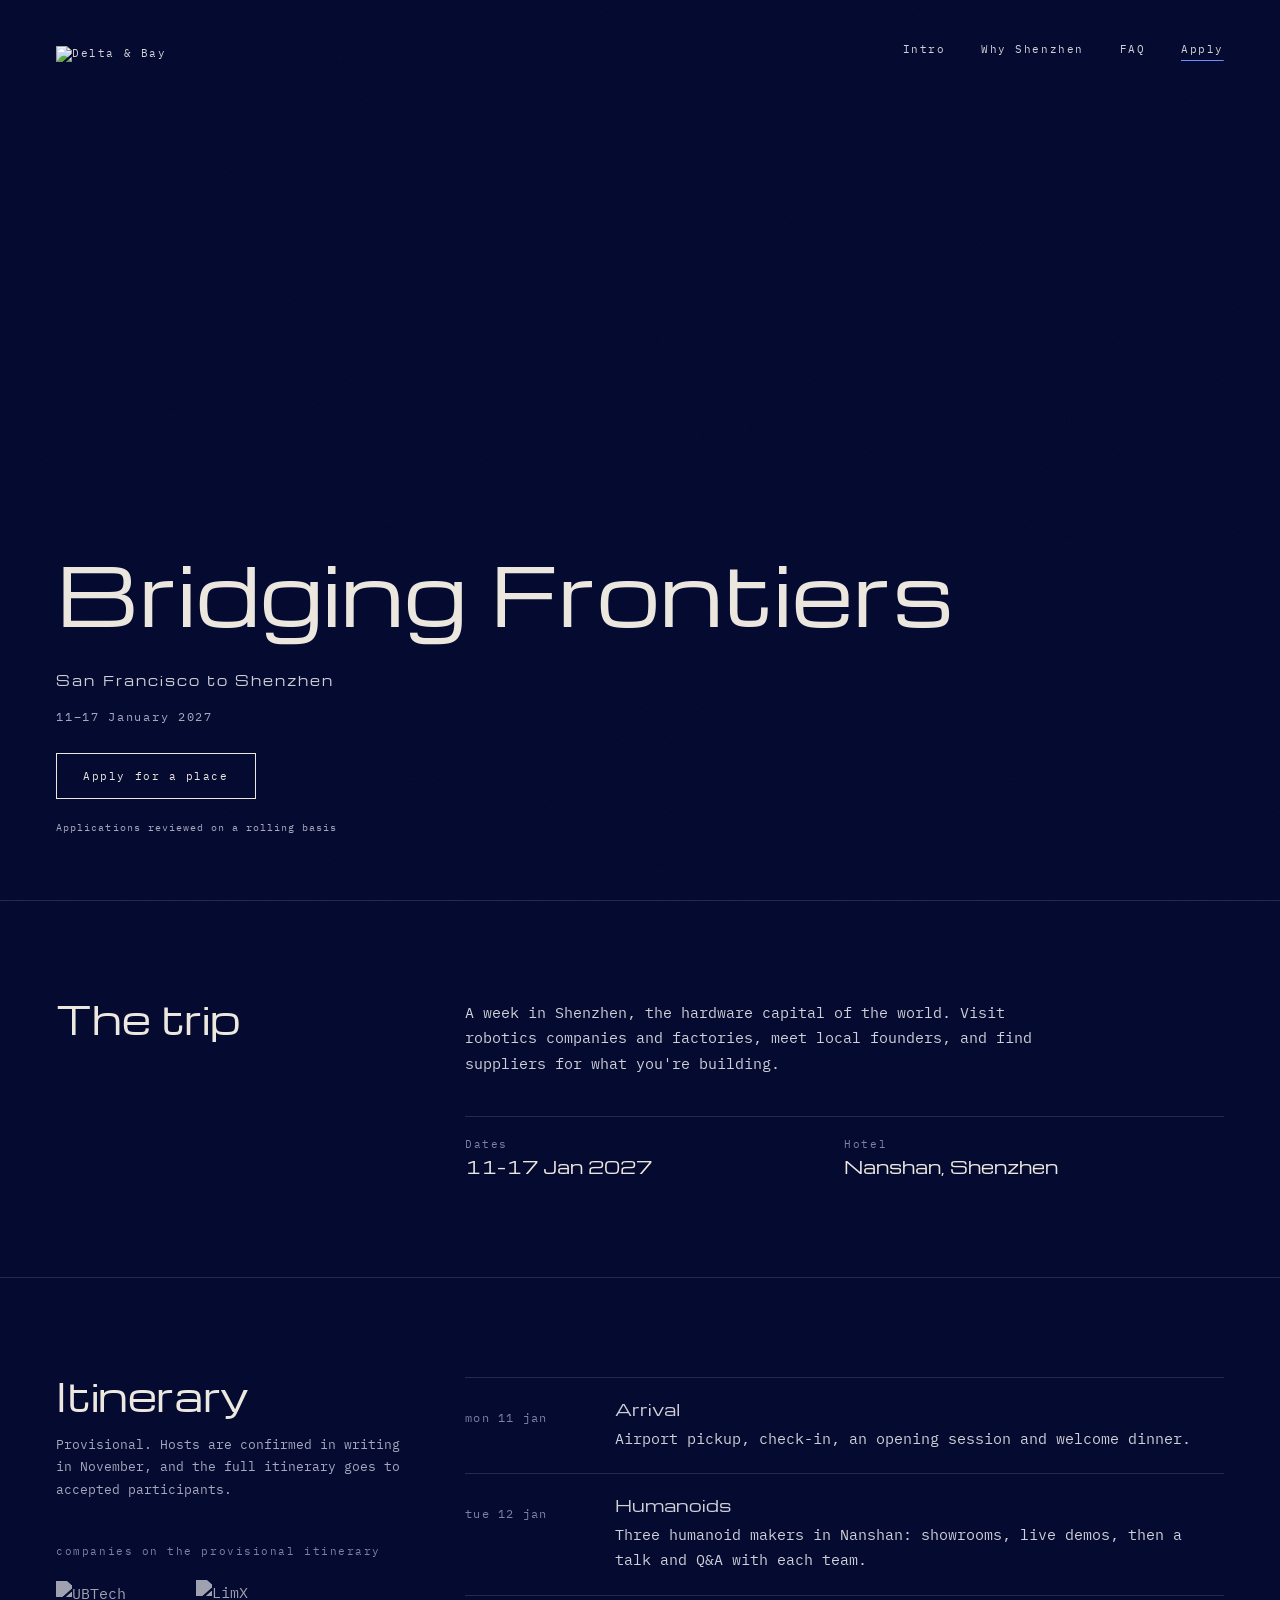
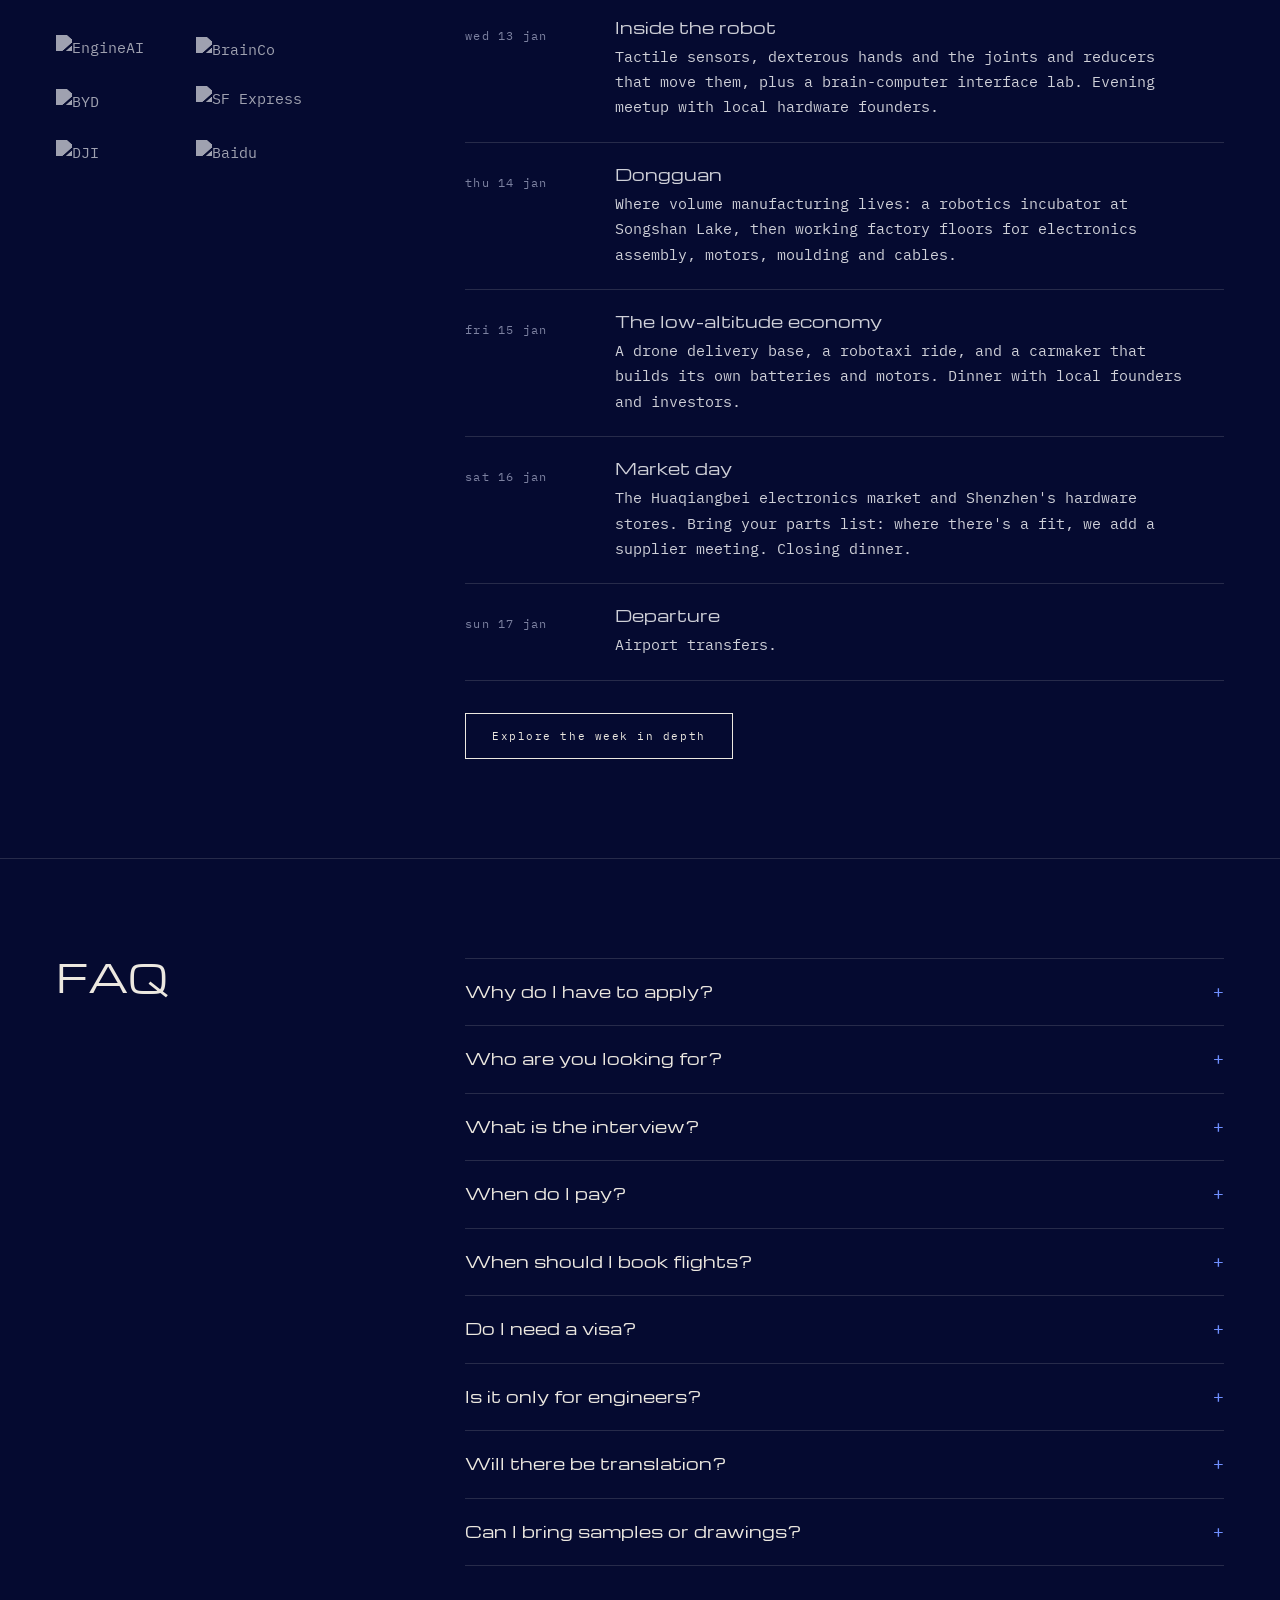
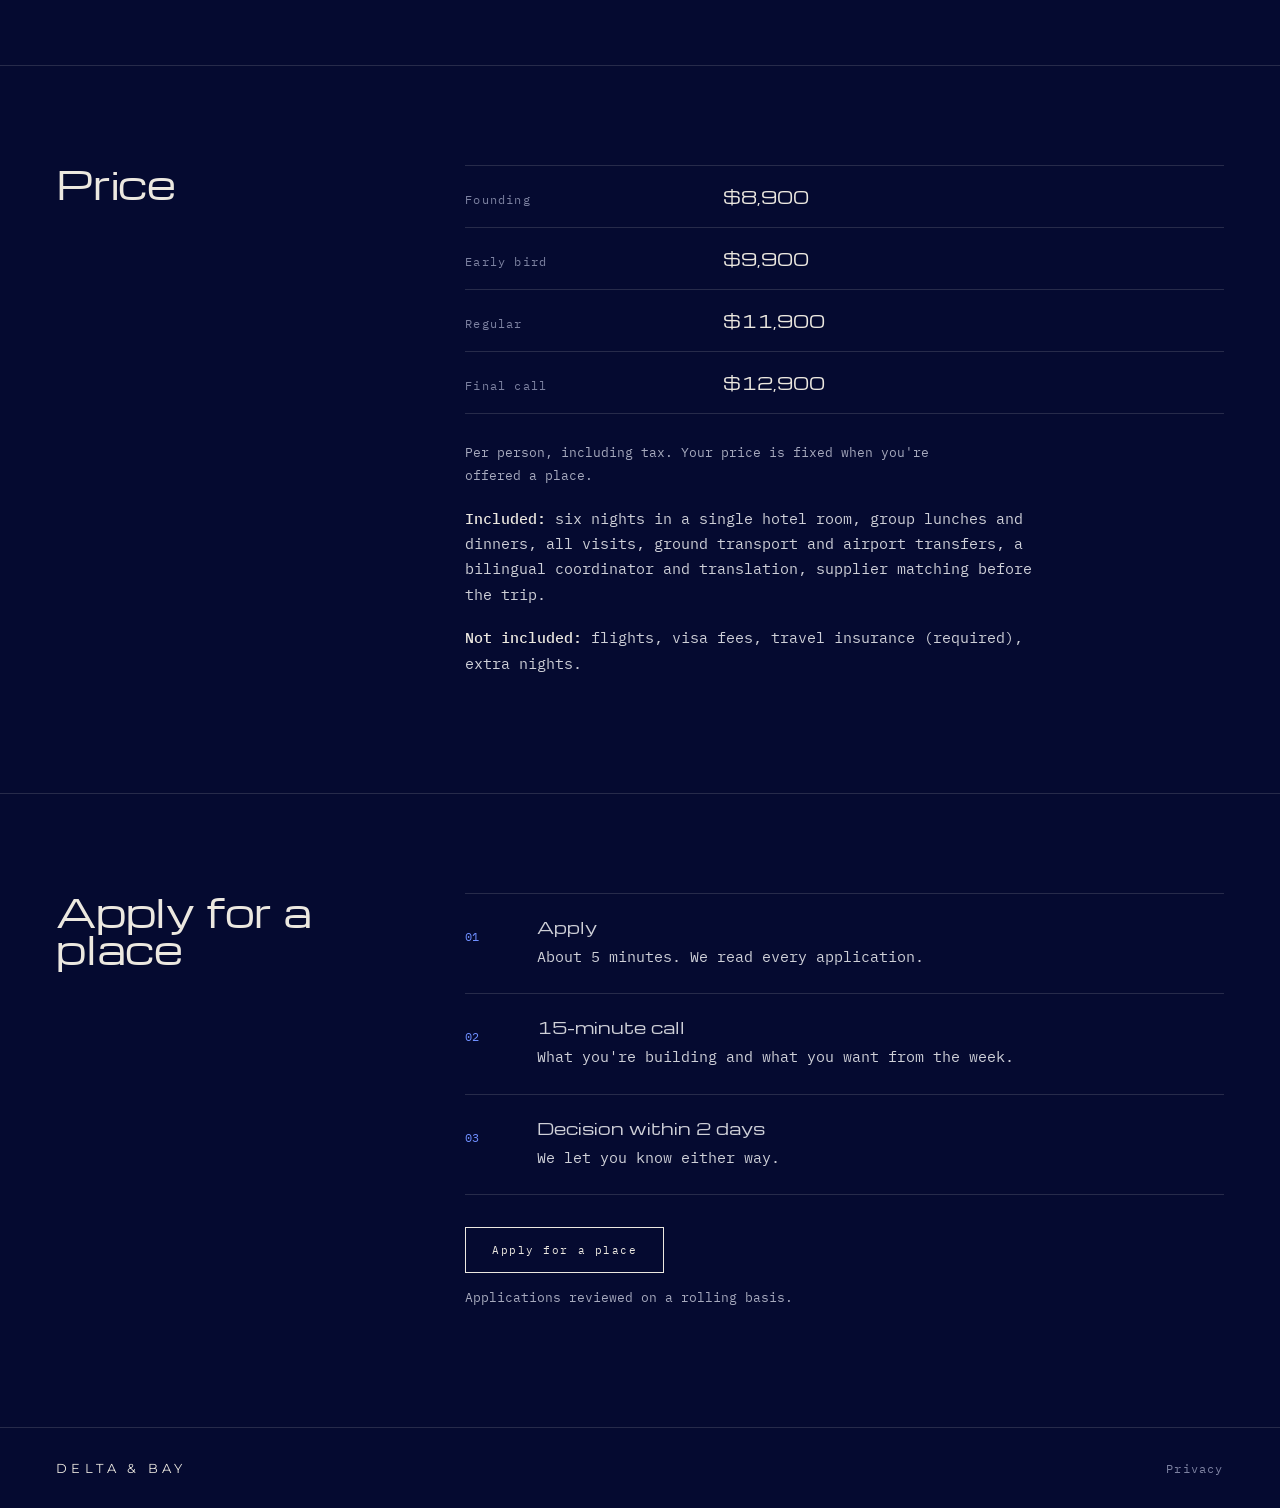
==== 3d-night/index.html @ e5562bc0 "Clean up hero and Shenzhen gallery, link itinerary logos" ====
<!DOCTYPE html>
<html lang="en"><head><meta charset="utf-8"><meta name="viewport" content="width=device-width,initial-scale=1,viewport-fit=cover"><meta name="theme-color" content="#050A30"><title>Delta &amp; Bay · Bridging Frontiers</title><meta name="description" content="A week in Shenzhen, the hardware capital of the world, for robotics and hardware founders and investors. 11–17 January 2027. By application."><meta property="og:type" content="website"><meta property="og:site_name" content="Delta &amp; Bay"><meta property="og:title" content="Delta &amp; Bay · Bridging Frontiers"><meta property="og:description" content="A week in Shenzhen, the hardware capital of the world, for robotics and hardware founders and investors. 11–17 January 2027. By application."><meta property="og:url" content="https://deltaandbay.com/"><meta property="og:image" content="https://deltaandbay.com/images/deltaandbay_og.png?v=2"><meta property="og:image:width" content="2400"><meta property="og:image:height" content="1260"><meta property="og:image:alt" content="Delta &amp; Bay monogram"><meta name="twitter:card" content="summary_large_image"><meta name="twitter:image" content="https://deltaandbay.com/images/deltaandbay_og.png?v=2"><link rel="canonical" href="https://deltaandbay.com/"><link rel="icon" href="/favicon.ico?v=3" sizes="16x16 32x32 48x48"><link rel="icon" href="/favicon.svg?v=3" type="image/svg+xml"><link rel="apple-touch-icon" href="/apple-touch-icon.png?v=3"><link rel="manifest" href="/site.webmanifest"><link rel="preconnect" href="https://fonts.googleapis.com"><link rel="preconnect" href="https://fonts.gstatic.com" crossorigin><link rel="preload" as="image" href="../images/deltaandbay_hero_blue_poster.jpg"><link href="https://fonts.googleapis.com/css2?family=IBM+Plex+Mono:wght@400;500&family=Montserrat:wght@400&family=Michroma&display=swap" rel="stylesheet">
<style>
:root{--bg:#050A30;--panel:#0a1240;--text:#ECE8E0;--sub:#cfd0d8;--muted:#a6a9bd;--dim:#7d82a1;--nav:#d3d2d6;--line:rgba(236,232,224,.15);--accent:#6f8fff;--glow:#0035B1;--pad:clamp(20px,4.4vw,72px)}
*{box-sizing:border-box}
html{scroll-behavior:smooth}
html,body{margin:0;background:var(--bg);color:var(--text);-webkit-font-smoothing:antialiased;font-family:'IBM Plex Mono',monospace}
a{color:inherit;text-decoration:none}a:hover{opacity:.7}
#stage{position:relative;height:100vh;height:100svh;min-height:560px;overflow:hidden;background:var(--bg);color:var(--text)}
/* Photo: sand mapped to white, inverted to black, hues rotated back, screened onto the navy. */
.hand{position:absolute;right:calc(95px - 2vw);top:-6vh;height:112vh;height:112svh;width:auto;max-width:none;filter:url(#whiten) invert(1) hue-rotate(180deg);mix-blend-mode:screen;-webkit-mask-image:linear-gradient(90deg,transparent 0%,#000 18%);mask-image:linear-gradient(90deg,transparent 0%,#000 18%)}
.nav{position:absolute;left:var(--pad);right:var(--pad);top:max(44px,env(safe-area-inset-top));display:flex;justify-content:flex-end;font-size:clamp(10px,.86vw,13px);letter-spacing:.14em;text-transform:lowercase;color:var(--nav);z-index:3}
.nav div{display:flex;align-items:center;gap:clamp(20px,2.8vw,44px)}
.nav div a{display:flex;align-items:center;min-height:44px;line-height:1}
.apply-link{text-decoration:underline;text-decoration-color:var(--accent);text-underline-offset:7px}
.hero{position:absolute;left:calc(var(--pad) + 57px);right:var(--pad);bottom:max(clamp(28px,7vh,72px),env(safe-area-inset-bottom));display:flex;flex-direction:column;gap:clamp(12px,2.2vh,22px);align-items:flex-start;z-index:3}
.name{margin:0;font-family:'Instrument Serif',serif;font-weight:400;letter-spacing:-.01em;line-height:.9;font-size:calc(0.98 * clamp(52px,min(9.7vw,15.5vh),210px));white-space:nowrap}
.tag{font-family:'Instrument Serif',serif;font-style:normal;color:var(--sub);font-size:calc(1.9 * clamp(13px,min(1.48vw,2.4vh),26px))}
.date{display:flex;align-items:center;gap:12px;font-size:clamp(11px,.94vw,15px);letter-spacing:.14em;text-transform:lowercase;color:var(--muted)}
.cta{display:inline-block;margin-top:10px;border:1px solid var(--text);padding:15px 26px;font-size:clamp(11px,.86vw,13px);letter-spacing:.14em;text-transform:lowercase}
.cta.solid{background:var(--text);color:var(--bg);border-color:var(--text)}
.grain{position:fixed;inset:0;width:100%;height:100%;opacity:.025;mix-blend-mode:normal;pointer-events:none;z-index:10}

/* Content sections */
section{padding:clamp(64px,11vh,128px) var(--pad);border-top:1px solid var(--line)}
.row{display:grid;grid-template-columns:minmax(200px,1fr) 2.2fr;gap:clamp(24px,5vw,80px);max-width:1240px;margin:0 auto}
.label{display:flex;align-items:center;gap:12px;font-size:12px;letter-spacing:.14em;text-transform:lowercase;color:var(--dim);margin-bottom:16px}
h2{font-family:'Instrument Serif',serif;font-weight:400;font-size:clamp(40px,4.6vw,68px);line-height:.98;letter-spacing:-.01em;margin:0}
h3{font-family:'Instrument Serif',serif;font-weight:400;font-size:clamp(24px,2.1vw,30px);line-height:1.15;margin:0 0 8px}
p,li,dd{font-size:14.5px;line-height:1.75;color:var(--sub)}
p{margin:0 0 18px;max-width:64ch}
.small{font-size:13px;color:var(--muted)}
strong{font-weight:500;color:var(--text)}

.facts{display:grid;grid-template-columns:repeat(3,1fr);gap:0;margin:40px 0 0;border-top:1px solid var(--line)}
.facts div{padding:20px 20px 0 0}
.facts dt{font-size:11px;letter-spacing:.14em;color:var(--dim);margin-bottom:6px}
.facts dd{margin:0;font-family:'Instrument Serif',serif;font-size:24px;line-height:1.2;color:var(--text)}

/* Countdown */
.count{display:flex;gap:clamp(16px,3vw,44px);margin:0 0 8px;flex-wrap:wrap}
.count div{min-width:72px}
.count b{display:block;font-family:'Instrument Serif',serif;font-weight:400;font-size:clamp(52px,6vw,88px);line-height:1;color:var(--text);font-variant-numeric:tabular-nums}
.count span{font-size:11px;letter-spacing:.14em;color:var(--dim)}

/* Itinerary */
.days{list-style:none;padding:0;margin:0 0 32px;border-top:1px solid var(--line)}
.days li{display:grid;grid-template-columns:130px 1fr;gap:20px;padding:22px 0;border-bottom:1px solid var(--line);margin:0}
.days time{font-size:12px;letter-spacing:.1em;color:var(--dim);padding-top:7px}
.days p{margin:0}

/* Steps */
.steps{list-style:none;padding:0;margin:0;counter-reset:s}
.steps li{counter-increment:s;display:grid;grid-template-columns:56px 1fr;gap:16px;padding:24px 0;border-top:1px solid var(--line);margin:0}
.steps li::before{content:counter(s,decimal-leading-zero);font-size:12px;color:var(--accent);padding-top:8px}
.steps p{margin:0}

/* Price */
.tiers{width:100%;border-collapse:collapse;margin:0 0 28px}
.tiers td{padding:18px 0;border-bottom:1px solid var(--line);font-size:14.5px;color:var(--sub);vertical-align:baseline}
.tiers tr:first-child td{border-top:1px solid var(--line)}
.tiers td:first-child{color:var(--dim);font-size:12px;letter-spacing:.1em;width:34%}
.tiers td:last-child{text-align:left;font-family:'Instrument Serif',serif;font-size:28px;color:var(--text)}

/* FAQ */
details{border-top:1px solid var(--line)}
details:last-of-type{border-bottom:1px solid var(--line)}
summary{list-style:none;cursor:pointer;display:flex;justify-content:space-between;align-items:baseline;gap:20px;padding:22px 0;font-family:'Instrument Serif',serif;font-size:clamp(22px,1.9vw,27px);line-height:1.25;color:var(--text)}
summary::-webkit-details-marker{display:none}
summary::after{content:"+";font-family:'IBM Plex Mono',monospace;font-size:18px;color:var(--accent);flex:none}
details[open] summary::after{content:"–"}
details p{padding-bottom:6px}

footer{padding:32px var(--pad) max(32px,env(safe-area-inset-bottom));border-top:1px solid var(--line);display:flex;justify-content:space-between;align-items:baseline;gap:16px;flex-wrap:wrap;font-size:12px;letter-spacing:.1em;color:var(--dim)}
footer .mark{font-family:'Instrument Serif',serif;font-size:22px;letter-spacing:0;color:var(--text)}

@media (max-width:900px){
  .row{grid-template-columns:1fr}
  .facts{grid-template-columns:1fr 1fr}

}
/* Portrait / phones: hand on top, text stacked below. */
@media (max-aspect-ratio:1/1){
  .hand{right:-4vw;top:calc(4vh - 38px);width:100vw;height:auto;-webkit-mask-image:linear-gradient(180deg,transparent 0%,#000 14%);mask-image:linear-gradient(180deg,transparent 0%,#000 14%)}
  #stage::after{display:none}
  .nav{top:max(24px,env(safe-area-inset-top))}
  .hero{left:var(--pad)}
  .name{font-size:min(18.5vw,10vh)}
  .tag{font-size:clamp(22px,6.4vw,30px);line-height:1.2}
  .date{font-size:11px}
  .hero .cta{align-self:stretch;text-align:left}
}
@media (max-width:560px){
  .nav .opt{display:none}
  .days li{grid-template-columns:1fr;gap:4px}
  .days time{padding-top:0}
  .steps li{grid-template-columns:36px 1fr}
  .tiers td:first-child{width:auto}
  .cta{display:block;text-align:left}
}
@media (prefers-reduced-motion:reduce){*{animation:none!important}html{scroll-behavior:auto}}

/* Delta & Bay brand (Shawn's kit): Prussian blue and ivory; monogram top-left. */
#stage{background:var(--bg)}
.nav{justify-content:space-between;align-items:center}
.logo{display:block;height:clamp(40px,3.6vw,56px);flex:none}
.logo img{display:block;height:100%;width:auto}
.logo:hover{opacity:.85}
.hand{z-index:1}
@keyframes spin{to{transform:rotate(360deg)}}
@media (max-aspect-ratio:1/1){
  .logo{height:40px}
  }

/* Preview updates: hero kept clear of the hand, logo aligned with the wordmark, host logos row. */
.name{font-size:min(calc(0.98 * clamp(52px,min(9.7vw,15.5vh),210px)),calc((102vw - 71vh - var(--pad) - 192px) / var(--name-em,4.5)))}
.tag{font-size:min(calc(1.9 * clamp(13px,min(1.48vw,2.4vh),26px)),calc((102vw - 95px - 70vh - var(--pad) - 81px) / 12))}
.nav{left:calc(var(--pad) + 59px)}
.hosts{margin:8px 0 0}
.hosts-label{font-size:12px;letter-spacing:.14em;color:var(--dim);margin:0 0 18px}
.host-logos{list-style:none;margin:0;padding:0;display:grid;grid-template-columns:repeat(6,1fr);gap:26px 18px;--k:min(56px,4vw)}
.host-logos li{margin:0;display:flex}
.host-logos a{display:flex;align-items:center;justify-content:flex-start;width:100%;height:48px}
.host-logos a:hover{opacity:1}
.host-logos img{display:block;height:calc(var(--k) * var(--m,.5));width:auto;max-width:100%;object-fit:contain;filter:brightness(0) invert(1);opacity:.62;transition:opacity .2s}
.host-logos a:hover img,.host-logos a:focus-visible img{opacity:1}
.steps li:last-child{border-bottom:1px solid var(--line)}
@media (max-width:900px){.host-logos{--k:52px}}
@media (max-width:560px){.host-logos{grid-template-columns:repeat(3,1fr);gap:22px 14px;--k:46px}}
@media (max-aspect-ratio:1/1){.nav{left:var(--pad)}.name{font-size:min(18.5vw,10vh)}.tag{font-size:clamp(22px,6.4vw,30px)}}

/* Full-bleed skyline; the poster uses the same crop when motion is unavailable. */
.skyline{position:absolute;inset:0;z-index:0;background:url(../images/deltaandbay_hero_blue_poster.jpg) 62% 45%/cover no-repeat;opacity:.85}
.skyline::after{content:"";position:absolute;inset:0;background:rgba(5,10,48,.32)}
.name{font-size:calc(0.98 * clamp(52px,min(9.7vw,15.5vh),210px))}
.tag{font-size:clamp(21px,2.65vw,39px);line-height:1.2}
.nav,.cta,.date{text-transform:none}
@media (max-aspect-ratio:1/1){
  .skyline{background-size:auto 125%;background-position:62% 70%}

  #stage::after{display:none}
  .name{font-size:min(18.5vw,10vh)}
  .tag{font-size:clamp(21px,5.45vw,26px)}
  .nav{left:var(--pad);right:var(--pad);gap:16px;align-items:center;font-size:11px}
  .nav div{gap:clamp(12px,3.6vw,24px)}
  .logo{height:40px}
}


/* Align the visible logo top with the navigation capitals, keeping 44px tap targets. */
@media(min-width:901px){.nav,.nav div,.nav div a{align-items:flex-start}.nav .logo{position:relative;top:2px}}
@media(max-width:900px){.nav{left:var(--pad);right:var(--pad);display:flex;align-items:flex-start;gap:12px}.nav .logo{display:flex;align-items:flex-start;justify-content:center;height:44px;width:40px;padding-top:2px}.nav .logo img{height:40px;width:auto}.nav div{align-items:flex-start;gap:clamp(12px,3.6vw,24px)}.nav div a{align-items:flex-start;height:44px;white-space:nowrap}}

/* Header lockup: monogram with DELTA & BAY underneath (outlines from the brand kit). */
.nav .logo,.nav .logo img{height:clamp(62px,5.4vw,84px);width:auto}
@media(max-width:900px){.nav .logo{width:auto;height:58px;padding-top:2px}.nav .logo img{height:56px}}
.rolling{margin:0;font-size:clamp(10px,.8vw,12px);letter-spacing:.1em;color:var(--muted)}
@media (max-aspect-ratio:1/1){.hero .name{white-space:normal;line-height:.95}.hero .rolling{align-self:stretch;text-align:left}}
footer .mark{font-family:'Montserrat',sans-serif;font-size:13px;letter-spacing:.32em;text-transform:uppercase}

/* Edge glow below the hero (brand kit: deep blue right edge, lighter blue bottom-left). Fades in after the hero and drifts with scroll. */
.glow{position:fixed;inset:0;pointer-events:none;z-index:0;opacity:var(--glow-o,0);background:
  radial-gradient(62vw 75vh at calc(100% + 20vw) var(--gy1,22%),rgba(0,40,194,.62),rgba(0,53,177,.26) 42%,transparent 72%),
  radial-gradient(58vw 62vh at -18vw var(--gy2,84%),rgba(0,101,255,.34),rgba(0,101,255,.12) 45%,transparent 72%),
  radial-gradient(34vw 34vh at calc(100% + 8vw) var(--gy3,62%),rgba(90,162,255,.18),transparent 70%)}
section,footer{position:relative;z-index:1}
#stage{z-index:2}
@media (max-width:640px){.glow{background:
  radial-gradient(95vw 60vh at calc(100% + 35vw) var(--gy1,22%),rgba(0,40,194,.6),rgba(0,53,177,.24) 45%,transparent 72%),
  radial-gradient(90vw 50vh at -35vw var(--gy2,84%),rgba(0,101,255,.32),transparent 72%)}}

/* Background video: Shenzhen Bay at night, blue treatment baked in, plays forward then back for a seamless loop. */
.sky-video{position:absolute;inset:0;width:100%;height:100%;object-fit:cover;object-position:62% 45%;z-index:0}
.skyline::after{z-index:1}
@media (max-aspect-ratio:1/1){
  .sky-video{transform:scale(1.25);transform-origin:62% 70%}
}

/* Display type: Michroma for the title, tagline and headings; IBM Plex Mono for body text. */
:root{--display:'Michroma',sans-serif}
.name,.tag,h2,h3,summary,.facts dd,.tiers td:last-child{font-family:var(--display)}
.hero .name{font-weight:400;letter-spacing:0;line-height:1;font-size:calc(.645 * clamp(52px,min(9.7vw,15.5vh),210px))}
.hero .tag{text-transform:uppercase;letter-spacing:.32em;font-size:clamp(11px,1vw,15px);color:var(--sub)}
h2{font-weight:400;font-size:calc(.645 * clamp(40px,4.6vw,68px))}
h3,summary{font-weight:400;font-size:calc(.645 * clamp(22px,1.9vw,27px))}
.facts dd,.tiers td:last-child{font-weight:400;font-size:17px}
@media (max-aspect-ratio:1/1){.hero .name{font-size:calc(.73 * min(18.5vw,10vh))}.hero .tag{font-size:11px;letter-spacing:.26em}}

/* Itinerary: small logo block in the side column, and the link to the in-depth page */
.hosts.side{margin:40px 0 0}
.hosts.side .hosts-label{font-size:11px;margin:0 0 14px}
.hosts.side .host-logos{grid-template-columns:repeat(2,minmax(0,1fr));gap:18px 20px;--k:48px;max-width:260px}
.hosts.side .host-logos li{height:36px;align-items:center}
.cta.deep{margin-top:0}
@media (max-width:900px){.hosts.side .host-logos{grid-template-columns:repeat(4,minmax(0,1fr));max-width:none;--k:44px}}
@media (max-width:560px){.hosts.side .host-logos{grid-template-columns:repeat(4,minmax(0,1fr));gap:14px;--k:38px}}
.cta-stack{display:flex;flex-direction:column;align-items:flex-start;gap:12px}
.why-link{font-size:clamp(10px,.8vw,12px);letter-spacing:.1em;color:var(--muted);text-decoration:underline;text-decoration-color:rgba(166,169,189,.4);text-underline-offset:5px}
.why-link:hover{color:var(--text);opacity:1}

/* Shared content alignment and accessible company links. */
.row{max-width:none;margin:0}
.nav{left:var(--pad)}
.host-logos a{min-height:44px}
.host-logos a:focus-visible{outline:2px solid var(--text);outline-offset:5px}
.hosts-label,.tier-label{text-transform:none}
.tiers td:last-child{text-align:left}

.hero{left:var(--pad)}
.hero .tag{margin-top:clamp(16px,2.5vh,28px);text-transform:none;letter-spacing:.16em}
.hero .rolling,.hero .cta{text-align:left}
.hero .cta{align-self:flex-start}
.facts{grid-template-columns:repeat(2,minmax(0,1fr))}
@media(max-width:560px){.nav div{flex-wrap:wrap;justify-content:flex-end;column-gap:12px;row-gap:0;max-width:calc(100% - 108px)}.nav div a{min-height:32px;height:32px}}
@media(max-width:560px){.hero .name{font-size:clamp(28px,8vw,44px);line-height:1.2}.hero .tag{font-size:11px;letter-spacing:.08em}}
</style></head>
<body><svg width="0" height="0" style="position:absolute" aria-hidden="true"><filter id="grain"><feTurbulence type="fractalNoise" baseFrequency="0.85" numOctaves="2" stitchTiles="stitch"></feTurbulence><feColorMatrix type="saturate" values="0"></feColorMatrix></filter><filter id="whiten" color-interpolation-filters="sRGB"><feColorMatrix type="matrix" values="1.028 0 0 0 0 0 1.164 0 0 0 0 0 1.545 0 0 0 0 0 1 0"></feColorMatrix></filter></svg>

<div id="stage" data-screen-label="3d Glass hand · Night">
<div class="skyline" aria-hidden="true"><video class="sky-video" autoplay muted loop playsinline webkit-playsinline preload="auto" poster="../images/deltaandbay_hero_blue_poster.jpg" data-fallback-src="../video/deltaandbay_hero_blue_720.mp4"><source src="../video/deltaandbay_hero_blue_portrait.mp4" type="video/mp4" media="(max-aspect-ratio: 1/1)"><source src="../video/deltaandbay_hero_blue_1080.mp4" type="video/mp4"></video></div>
<nav class="nav" aria-label="Main navigation"><a class="logo" href="#" aria-label="Delta &amp; Bay"><img src="../images/deltaandbay_lockup_ivory.svg" alt="Delta &amp; Bay" width="3456" height="2099"></a><div><a href="#trip">Intro</a><a href="../shenzhen/">Why Shenzhen</a><a href="#faq">FAQ</a><a class="apply-link" href="../apply/">Apply</a></div></nav>
<div class="hero">
<h1 class="name" data-fade="0">Bridging Frontiers</h1>
<div class="tag" data-fade="400">San Francisco to Shenzhen</div>
<div class="date" data-fade="800">11–17 January 2027</div>
<div class="cta-stack" data-fade="1100"><a class="cta" href="../apply/">Apply for a place</a></div>
<p class="rolling" data-fade="1300">Applications reviewed on a rolling basis</p>
</div>
</div>

<div class="glow" aria-hidden="true"></div>

<section id="trip">
<div class="row">
<div><h2>The trip</h2></div>
<div>
<p>A week in Shenzhen, the hardware capital of the world. Visit robotics companies and factories, meet local founders, and find suppliers for what you're building.</p>
<dl class="facts">
<div><dt>Dates</dt><dd>11–17 Jan 2027</dd></div>

<div><dt>Hotel</dt><dd>Nanshan, Shenzhen</dd></div>
</dl>
</div>
</div>
</section>


<section id="itinerary">
<div class="row">
<div><h2>Itinerary</h2><p class="small" style="margin-top:20px">Provisional. Hosts are confirmed in writing in November, and the full itinerary goes to accepted participants.</p>
<div class="hosts side"><p class="hosts-label">companies on the provisional itinerary</p><ul class="host-logos"><li><a href="https://www.ubtrobot.com/" target="_blank" rel="noopener noreferrer" aria-label="UBTech website"><img style="--m:0.499" src="../images/hosts/ubtech.svg" alt="UBTech" title="UBTech"></a></li><li><a href="https://www.limxdynamics.com/en" target="_blank" rel="noopener noreferrer" aria-label="LimX Dynamics website"><img style="--m:0.563" src="../images/hosts/limx.svg" alt="LimX Dynamics" title="LimX Dynamics"></a></li><li><a href="https://www.engineai.com.cn/" target="_blank" rel="noopener noreferrer" aria-label="EngineAI website"><img style="--m:0.518" src="../images/hosts/engineai.png" alt="EngineAI" title="EngineAI"></a></li><li><a href="https://www.brainco.tech/" target="_blank" rel="noopener noreferrer" aria-label="BrainCo website"><img style="--m:0.432" src="../images/hosts/brainco.png" alt="BrainCo" title="BrainCo"></a></li><li><a href="https://www.byd.com/" target="_blank" rel="noopener noreferrer" aria-label="BYD website"><img style="--m:0.500" src="../images/hosts/byd.svg" alt="BYD" title="BYD"></a></li><li><a href="https://www.sf-express.com/" target="_blank" rel="noopener noreferrer" aria-label="SF Express website"><img style="--m:0.620" src="../images/hosts/sf-express.png" alt="SF Express" title="SF Express"></a></li><li><a href="https://www.dji.com/" target="_blank" rel="noopener noreferrer" aria-label="DJI website"><img style="--m:0.620" src="../images/hosts/dji.svg" alt="DJI" title="DJI"></a></li><li><a href="https://apollogo.com/" target="_blank" rel="noopener noreferrer" aria-label="Baidu Apollo Go website"><img style="--m:0.620" src="../images/hosts/baidu.svg" alt="Baidu Apollo Go" title="Baidu Apollo Go"></a></li></ul></div></div>
<div>
<ol class="days">
<li><time>mon 11 jan</time><div><h3>Arrival</h3><p>Airport pickup, check-in, an opening session and welcome dinner.</p></div></li>
<li><time>tue 12 jan</time><div><h3>Humanoids</h3><p>Three humanoid makers in Nanshan: showrooms, live demos, then a talk and Q&amp;A with each team.</p></div></li>
<li><time>wed 13 jan</time><div><h3>Inside the robot</h3><p>Tactile sensors, dexterous hands and the joints and reducers that move them, plus a brain-computer interface lab. Evening meetup with local hardware founders.</p></div></li>
<li><time>thu 14 jan</time><div><h3>Dongguan</h3><p>Where volume manufacturing lives: a robotics incubator at Songshan Lake, then working factory floors for electronics assembly, motors, moulding and cables.</p></div></li>
<li><time>fri 15 jan</time><div><h3>The low-altitude economy</h3><p>A drone delivery base, a robotaxi ride, and a carmaker that builds its own batteries and motors. Dinner with local founders and investors.</p></div></li>
<li><time>sat 16 jan</time><div><h3>Market day</h3><p>The Huaqiangbei electronics market and Shenzhen's hardware stores. Bring your parts list: where there's a fit, we add a supplier meeting. Closing dinner.</p></div></li>
<li><time>sun 17 jan</time><div><h3>Departure</h3><p>Airport transfers.</p></div></li>
</ol>
<a class="cta deep" href="../shenzhen/">Explore the week in depth</a>
</div>
</div>
</section>

<section id="faq">
<div class="row">
<div><h2>FAQ</h2></div>
<div>
<details><summary>Why do I have to apply?</summary><p>The group is about 20 people, and everyone in it should get as much from each other as from the visits. Your application also tells us what you're building, so we can match visits and supplier meetings to it.</p></details>
<details><summary>Who are you looking for?</summary><p>Founders choosing suppliers in the next six months, and investors active in robotics and hardware. We don't take defence companies.</p></details>
<details><summary>What is the interview?</summary><p>A 15-minute call about what you're building and what you want from the week. We decide within 2 days and let you know either way.</p></details>
<details><summary>When do I pay?</summary><p>Nothing when you apply. If you're offered a place, pay in full within 7 days, or pay 30% within 72 hours to hold it and the rest by 30 November. If fewer than 10 people have booked by 30 November, the trip doesn't run and everyone gets a full refund.</p></details>
<details><summary>When should I book flights?</summary><p>After we confirm the trip on 30 November. Fly into Shenzhen Bao'an (SZX) on 11 January, where we pick you up. If you fly into Hong Kong, we send directions for the border crossing.</p></details>
<details><summary>Do I need a visa?</summary><p>It depends on your passport. Many nationalities can enter China visa-free, and US passport holders may qualify for 240-hour visa-free transit if arriving from one country and leaving for another. Check the current rules for your passport. We provide invitation letters if you need a visa.</p></details>
<details><summary>Is it only for engineers?</summary><p>No. Founders and investors from every background join; you just need a reason to be in Shenzhen.</p></details>
<details><summary>Will there be translation?</summary><p>Yes. A bilingual coordinator travels with the group and translates in every meeting.</p></details>
<details><summary>Can I bring samples or drawings?</summary><p>Yes, and they make supplier meetings more useful. Tell us in advance so we can match suppliers.</p></details>
</div>
</div>
</section>

<section id="price">
<div class="row">
<div><h2>Price</h2></div>
<div>
<table class="tiers">
<tr><td>Founding</td><td>$8,900</td></tr>
<tr><td>Early bird</td><td>$9,900</td></tr>
<tr><td>Regular</td><td>$11,900</td></tr>
<tr><td>Final call</td><td>$12,900</td></tr>
</table>
<p class="small">Per person, including tax. Your price is fixed when you're offered a place.</p>
<p><strong>Included:</strong> six nights in a single hotel room, group lunches and dinners, all visits, ground transport and airport transfers, a bilingual coordinator and translation, supplier matching before the trip.</p>
<p><strong>Not included:</strong> flights, visa fees, travel insurance (required), extra nights.</p>
</div>
</div>
</section>

<section id="apply">
<div class="row">
<div><h2>Apply for a place</h2></div>
<div>
<ol class="steps">
<li><div><h3>Apply</h3><p>About 5 minutes. We read every application.</p></div></li>
<li><div><h3>15-minute call</h3><p>What you're building and what you want from the week.</p></div></li>
<li><div><h3>Decision within 2 days</h3><p>We let you know either way.</p></div></li>
</ol>
<a class="cta" href="../apply/" style="margin-top:32px">Apply for a place</a>
<p class="small" style="margin-top:14px">Applications reviewed on a rolling basis.</p>
</div>
</div>
</section>

<footer><span class="mark">Delta &amp; Bay</span><a href="../privacy/">Privacy</a></footer>

<svg class="grain" aria-hidden="true"><rect width="100%" height="100%" filter="url(#grain)"></rect></svg>
<script>
if(!matchMedia('(prefers-reduced-motion: reduce)').matches){
document.querySelectorAll('[data-drift]').forEach(function(el,i){el.animate([{transform:'scale(1.04) translate(0,0)'},{transform:'scale(1.07) translate('+(i%2?-1.2:1.2)+'%,-0.8%)'}],{duration:22000+i*1500,direction:'alternate',iterations:Infinity,easing:'ease-in-out'});});
document.querySelectorAll('[data-fade]').forEach(function(el){el.animate([{opacity:0,transform:'translateY(8px)',filter:'blur(4px)'},{opacity:1,transform:'none',filter:'blur(0)'}],{duration:1800,delay:+el.dataset.fade||0,easing:'cubic-bezier(.2,.7,.2,1)',fill:'backwards'});});
}
// Edge glow: fades in after the hero; the glows drift in opposite directions as you scroll.
(function(){
var g=document.querySelector('.glow'),still=matchMedia('(prefers-reduced-motion: reduce)').matches,queued=false;
function paint(){
  queued=false;
  var y=scrollY,h=innerHeight,max=Math.max(1,document.documentElement.scrollHeight-h),p=still?0.4:y/max;
  g.style.setProperty('--glow-o',Math.min(1,Math.max(0,(y-h*0.35)/(h*0.45))).toFixed(3));
  g.style.setProperty('--gy1',(14+56*p).toFixed(1)+'%');
  g.style.setProperty('--gy2',(88-56*p).toFixed(1)+'%');
  g.style.setProperty('--gy3',(40+36*p).toFixed(1)+'%');
}
addEventListener('scroll',function(){if(!queued){queued=true;requestAnimationFrame(paint);}},{passive:true});
addEventListener('resize',paint);paint();
})();
</script><script>
(function(){
  var v=document.querySelector('.sky-video');
  if(!v)return;
  v.muted=true;v.defaultMuted=true;v.playsInline=true;
  var fallback=false;
  function retry(){
    if(document.hidden||!v.paused)return;
    var attempt=v.play();
    if(attempt&&attempt.catch)attempt.catch(function(){});
  }
  // Keep retrying on real user gestures: the first gesture can precede media readiness.
  ['touchstart','touchend','pointerdown','pointerup','click','keydown'].forEach(function(name){document.addEventListener(name,retry,{passive:true});});
  ['loadeddata','canplay'].forEach(function(name){v.addEventListener(name,retry);});
  window.addEventListener('pageshow',retry);
  document.addEventListener('visibilitychange',function(){if(document.hidden)v.pause();else retry();});
  v.addEventListener('error',function(){
    if(!fallback){fallback=true;v.src=v.dataset.fallbackSrc;v.load();retry();}
  });
  retry();
})();
</script>
</body></html>
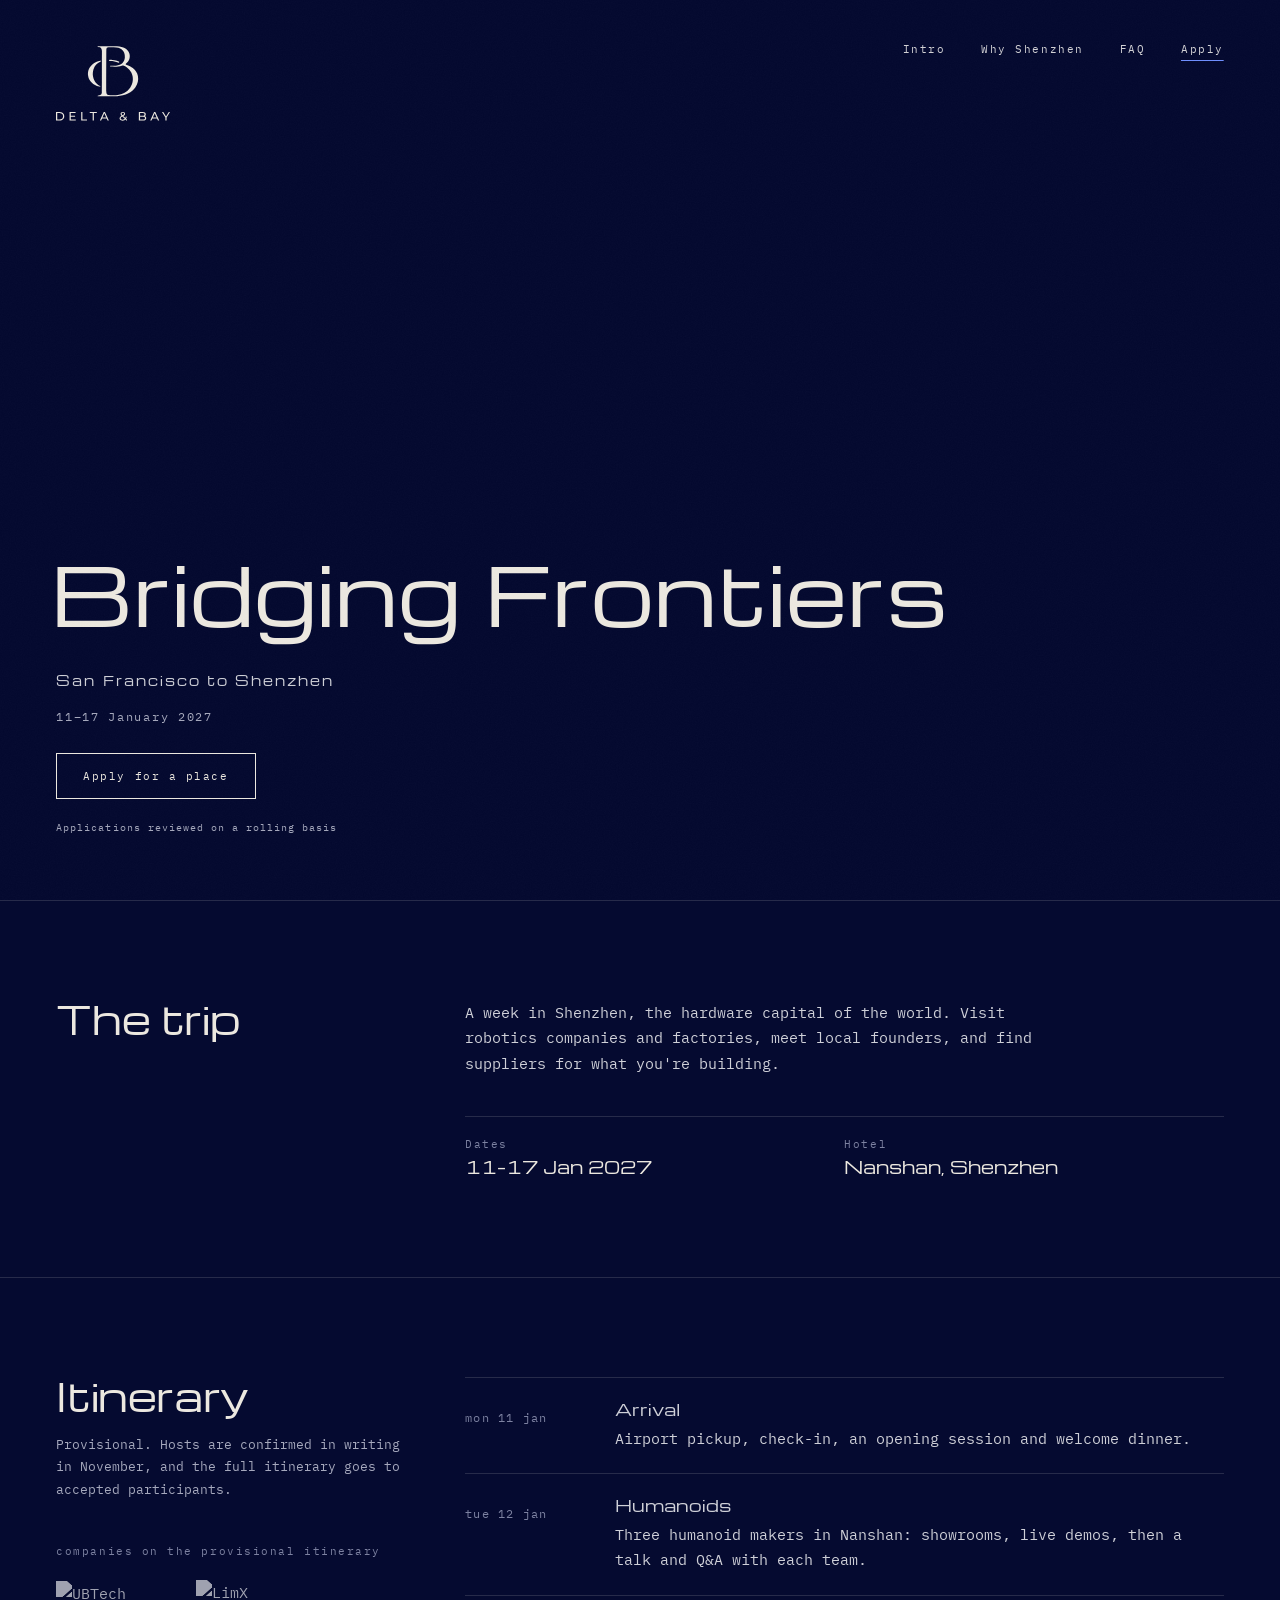
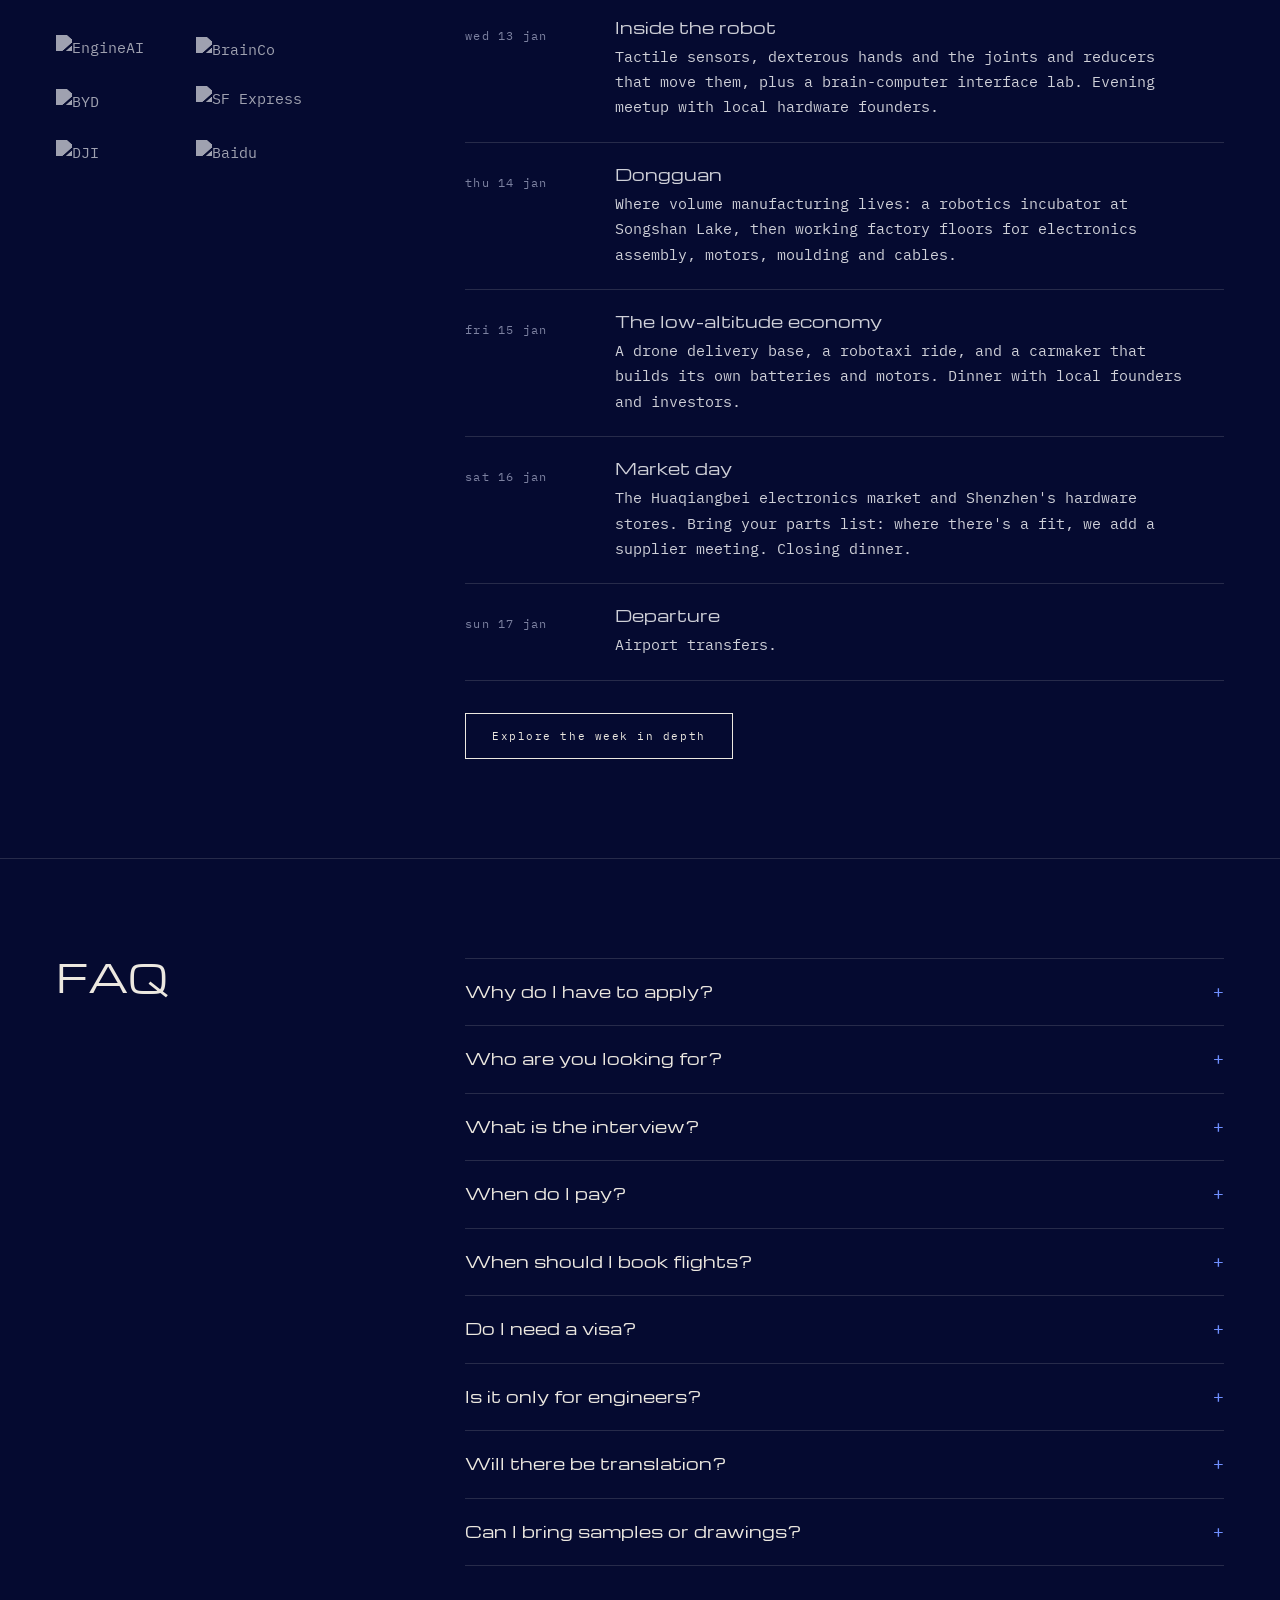
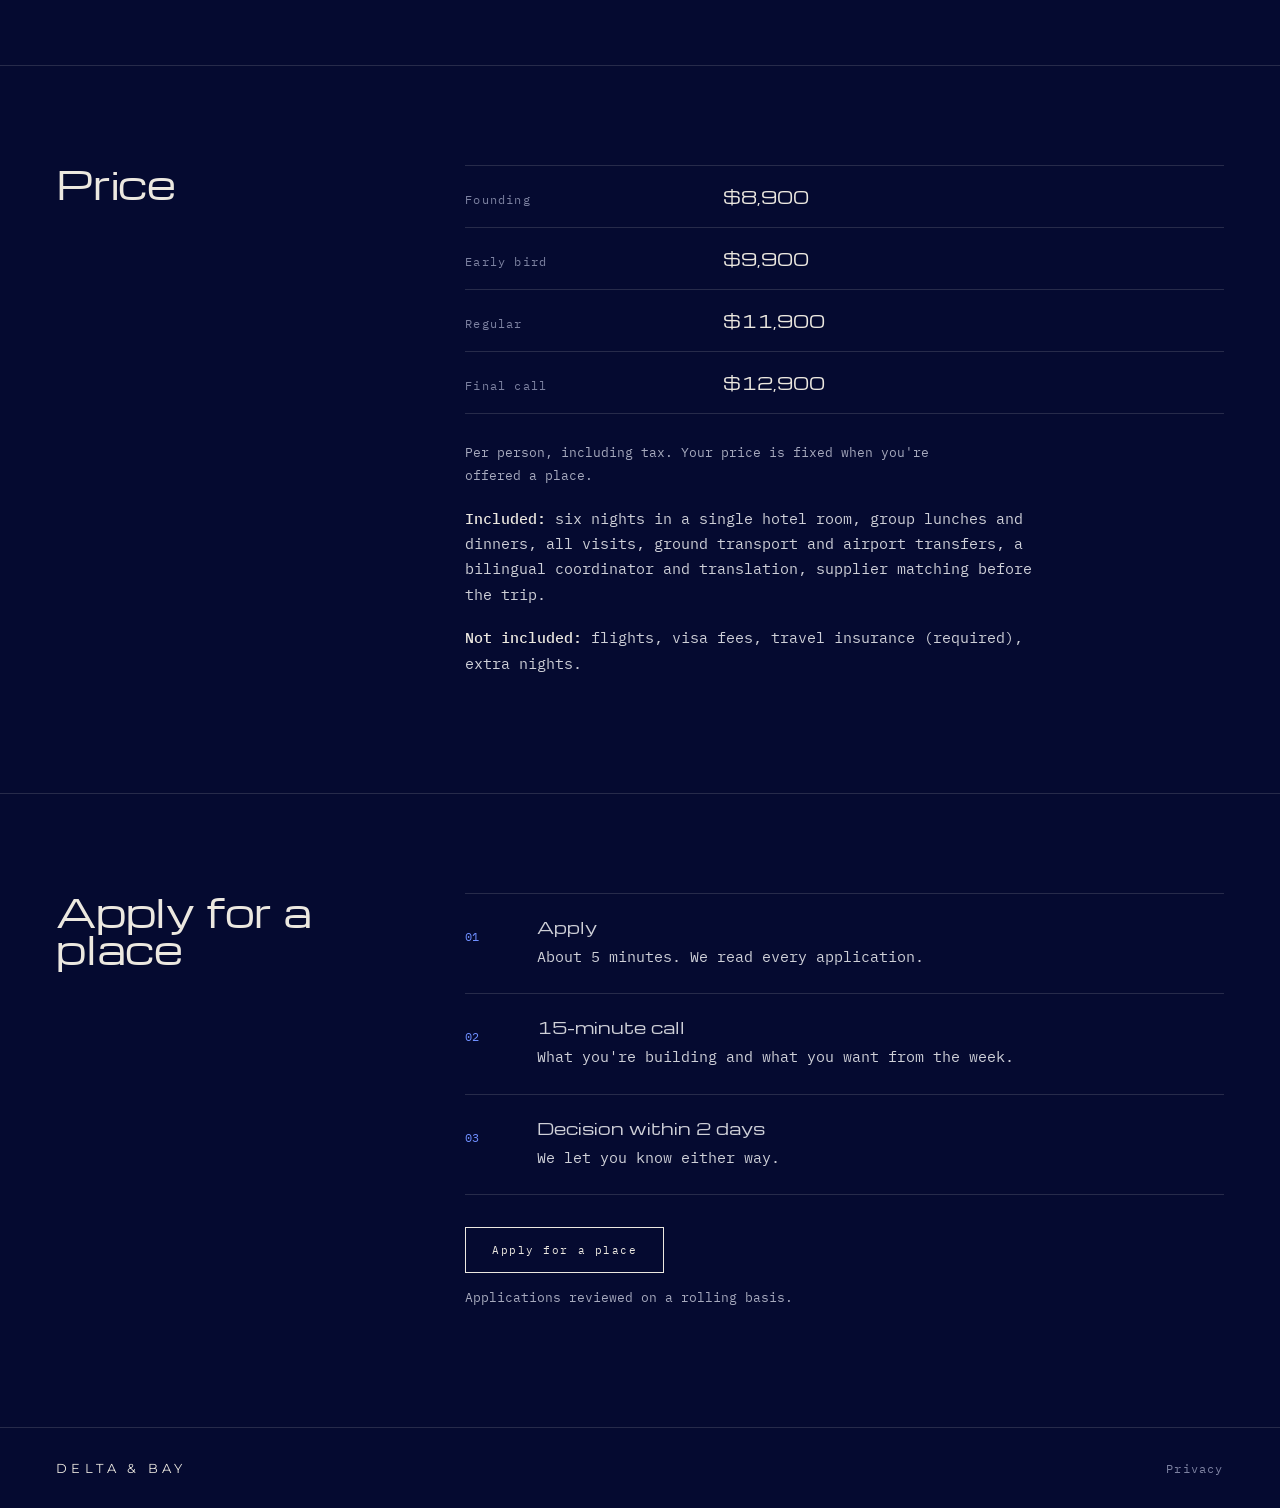
==== commit c66440a4: "Align gallery and brand headers, add smooth photo carousel" ====
--- a/3d-night/index.html
+++ b/3d-night/index.html
@@ -207,18 +207,20 @@
 .tiers td:last-child{text-align:left}
 
 .hero{left:var(--pad)}
+.hero .name{margin-left:-.08em} /* Align Michroma's visible B stem with the copy below. */
 .hero .tag{margin-top:clamp(16px,2.5vh,28px);text-transform:none;letter-spacing:.16em}
 .hero .rolling,.hero .cta{text-align:left}
 .hero .cta{align-self:flex-start}
 .facts{grid-template-columns:repeat(2,minmax(0,1fr))}
 @media(max-width:560px){.nav div{flex-wrap:wrap;justify-content:flex-end;column-gap:12px;row-gap:0;max-width:calc(100% - 108px)}.nav div a{min-height:32px;height:32px}}
 @media(max-width:560px){.hero .name{font-size:clamp(28px,8vw,44px);line-height:1.2}.hero .tag{font-size:11px;letter-spacing:.08em}}
-</style></head>
+</style><link rel="stylesheet" href="/site-header.css?v=20261020">
+</head>
 <body><svg width="0" height="0" style="position:absolute" aria-hidden="true"><filter id="grain"><feTurbulence type="fractalNoise" baseFrequency="0.85" numOctaves="2" stitchTiles="stitch"></feTurbulence><feColorMatrix type="saturate" values="0"></feColorMatrix></filter><filter id="whiten" color-interpolation-filters="sRGB"><feColorMatrix type="matrix" values="1.028 0 0 0 0 0 1.164 0 0 0 0 0 1.545 0 0 0 0 0 1 0"></feColorMatrix></filter></svg>
 
 <div id="stage" data-screen-label="3d Glass hand · Night">
 <div class="skyline" aria-hidden="true"><video class="sky-video" autoplay muted loop playsinline webkit-playsinline preload="auto" poster="../images/deltaandbay_hero_blue_poster.jpg" data-fallback-src="../video/deltaandbay_hero_blue_720.mp4"><source src="../video/deltaandbay_hero_blue_portrait.mp4" type="video/mp4" media="(max-aspect-ratio: 1/1)"><source src="../video/deltaandbay_hero_blue_1080.mp4" type="video/mp4"></video></div>
-<nav class="nav" aria-label="Main navigation"><a class="logo" href="#" aria-label="Delta &amp; Bay"><img src="../images/deltaandbay_lockup_ivory.svg" alt="Delta &amp; Bay" width="3456" height="2099"></a><div><a href="#trip">Intro</a><a href="../shenzhen/">Why Shenzhen</a><a href="#faq">FAQ</a><a class="apply-link" href="../apply/">Apply</a></div></nav>
+<nav class="nav" aria-label="Main navigation"><a class="logo" href="#" aria-label="Delta &amp; Bay"><img src="../images/deltaandbay_lockup_spaced_ivory.svg" alt="Delta &amp; Bay" width="3440" height="2280"></a><div><a href="#trip">Intro</a><a href="../shenzhen/">Why Shenzhen</a><a href="#faq">FAQ</a><a class="apply-link" href="../apply/">Apply</a></div></nav>
 <div class="hero">
 <h1 class="name" data-fade="0">Bridging Frontiers</h1>
 <div class="tag" data-fade="400">San Francisco to Shenzhen</div>
--- a/site-header.css
+++ b/site-header.css
@@ -0,0 +1,4 @@
+/* The wordmark shares the page gutter; extra space is inside the SVG below the monogram. */
+.nav .logo,header .mark{display:block;width:clamp(102px,8.9vw,138px);height:auto;padding:0;flex:none;line-height:0}
+.nav .logo img,header .mark img{display:block;width:100%;height:auto;max-width:none}
+@media(max-width:900px){.nav .logo,header .mark{width:92px;height:auto;padding:0}}
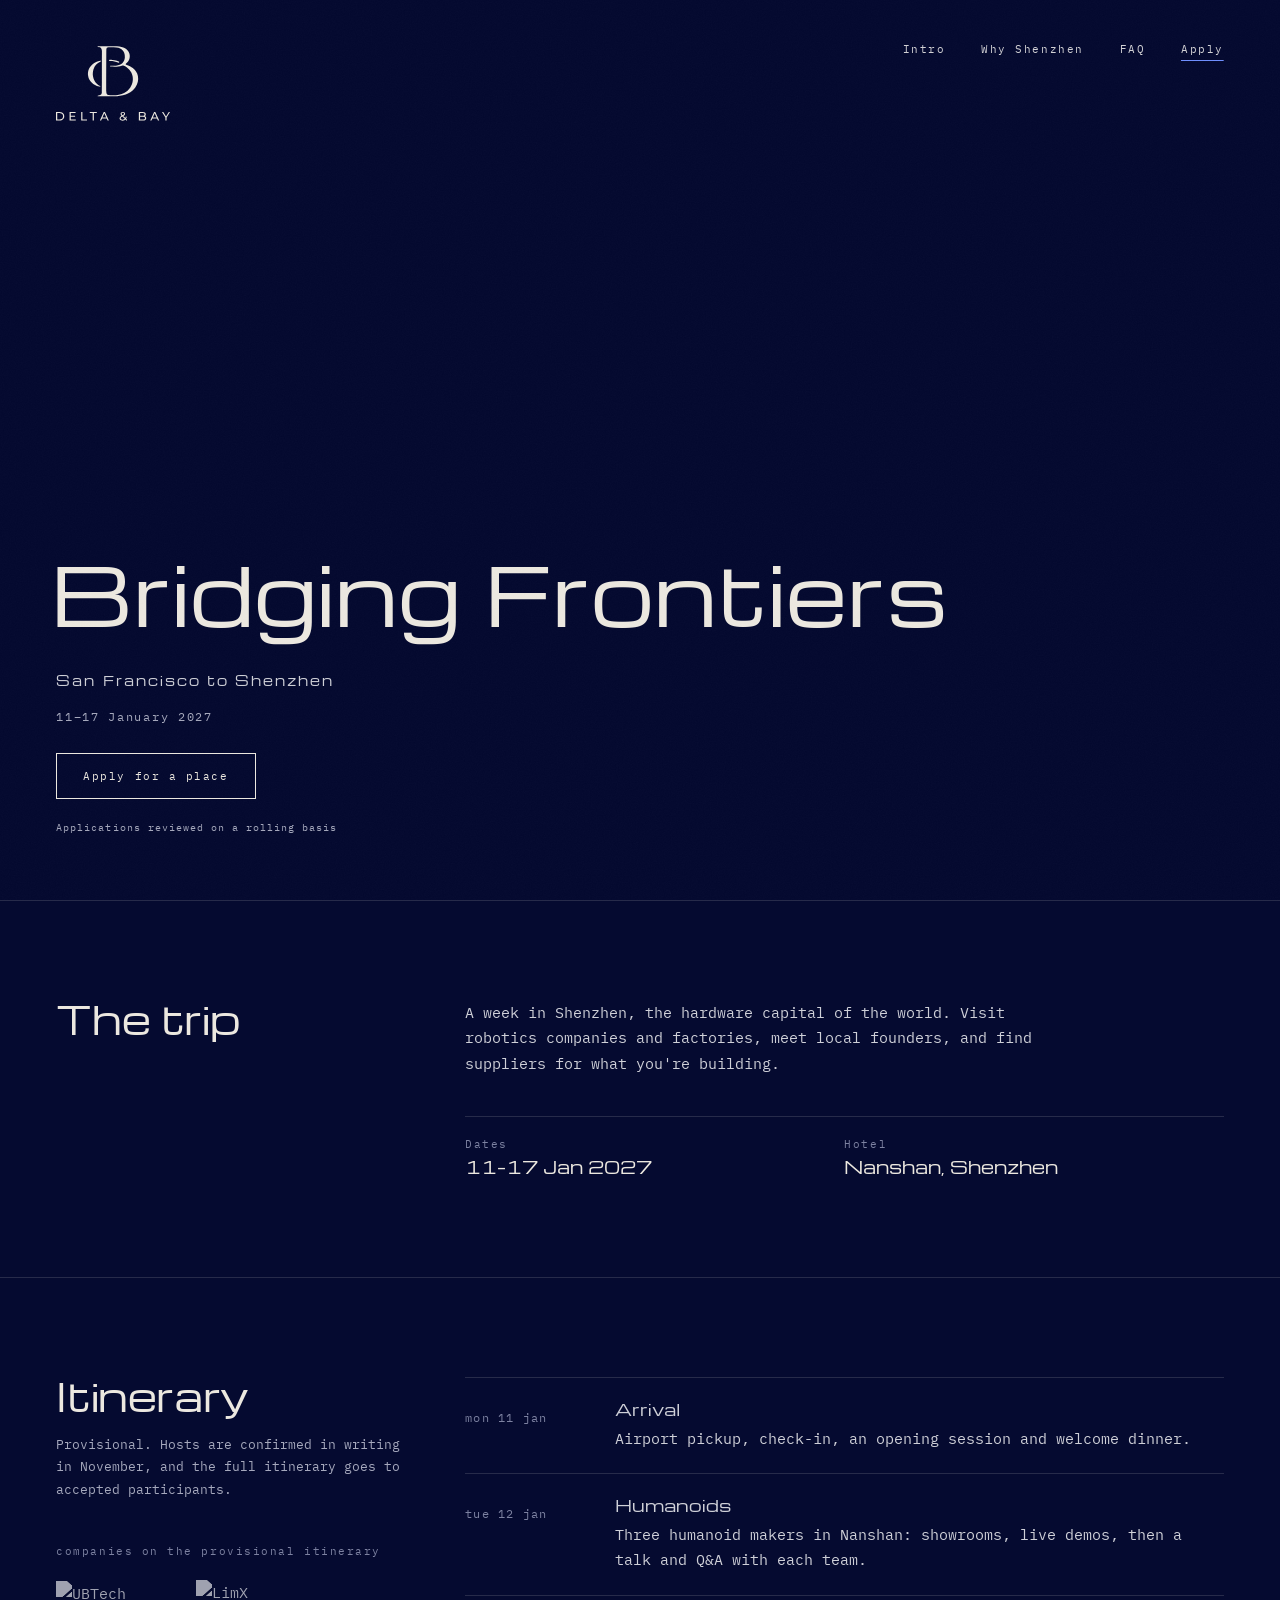
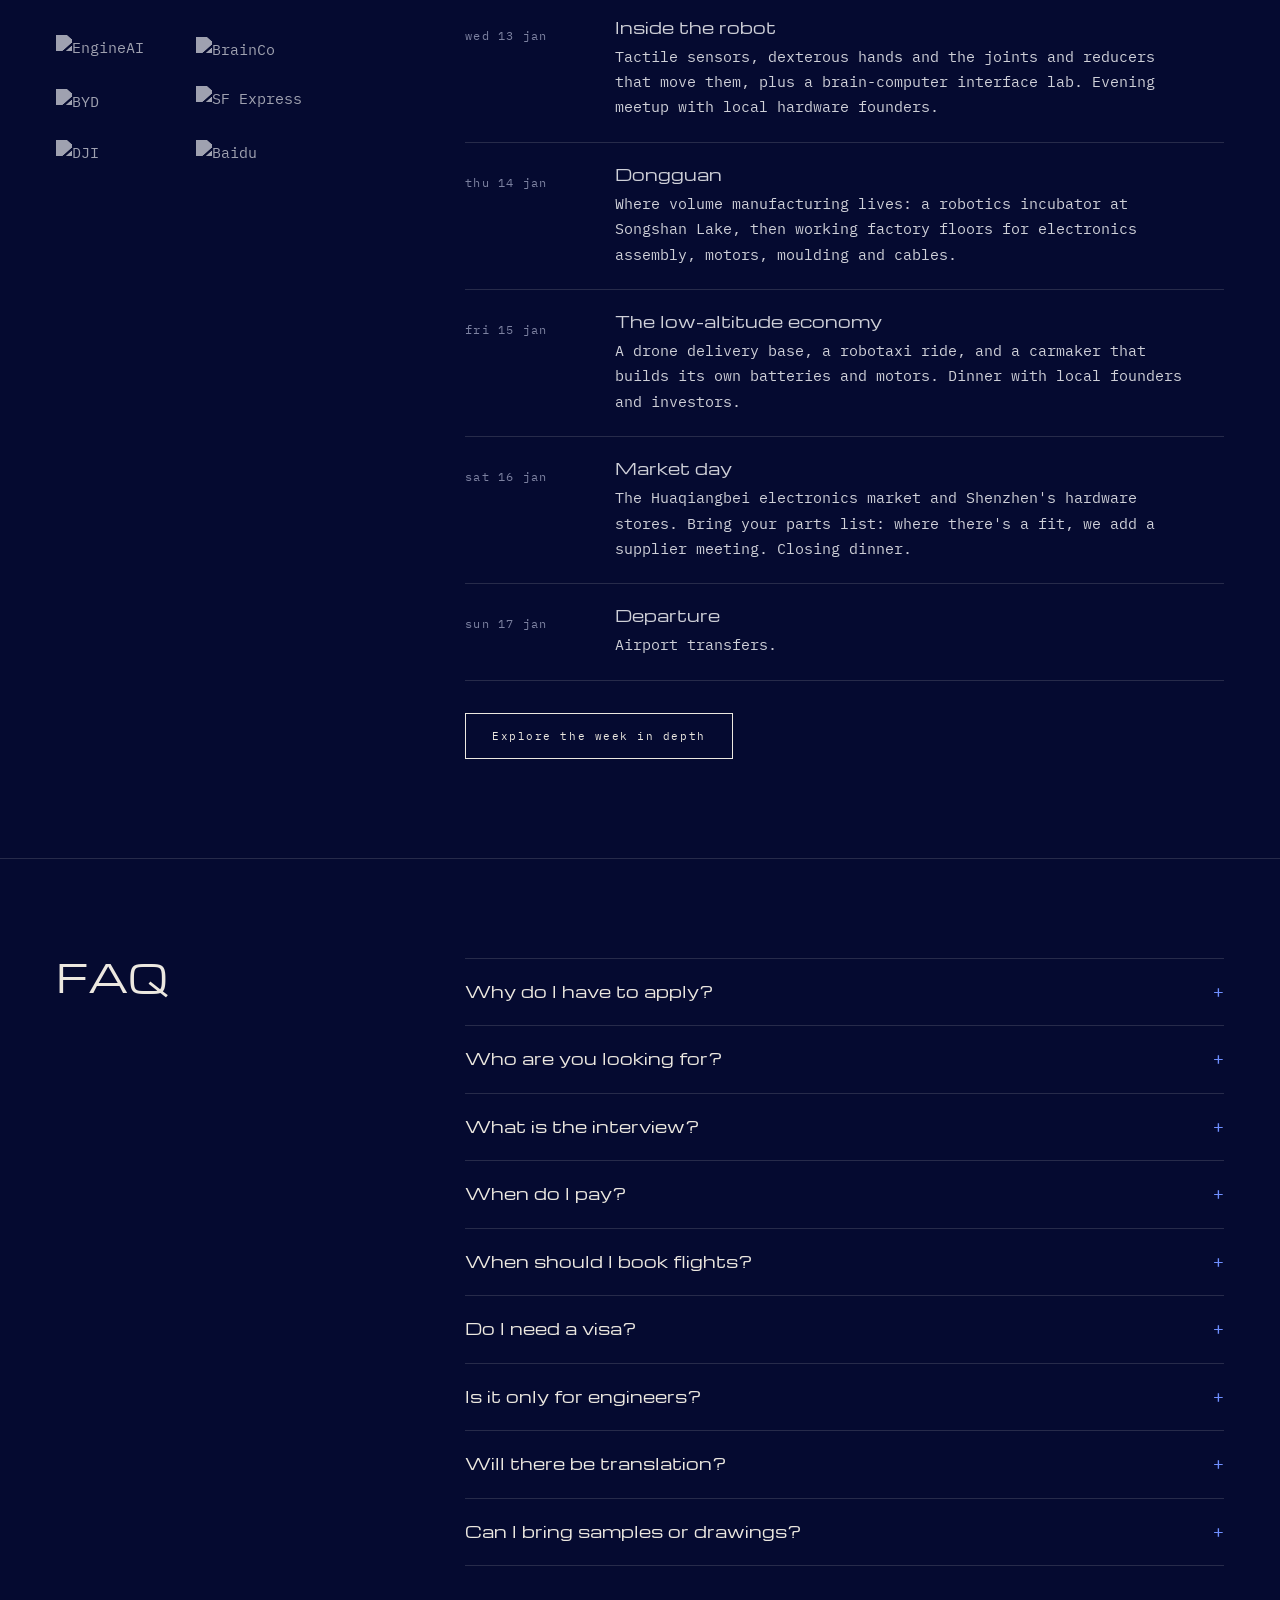
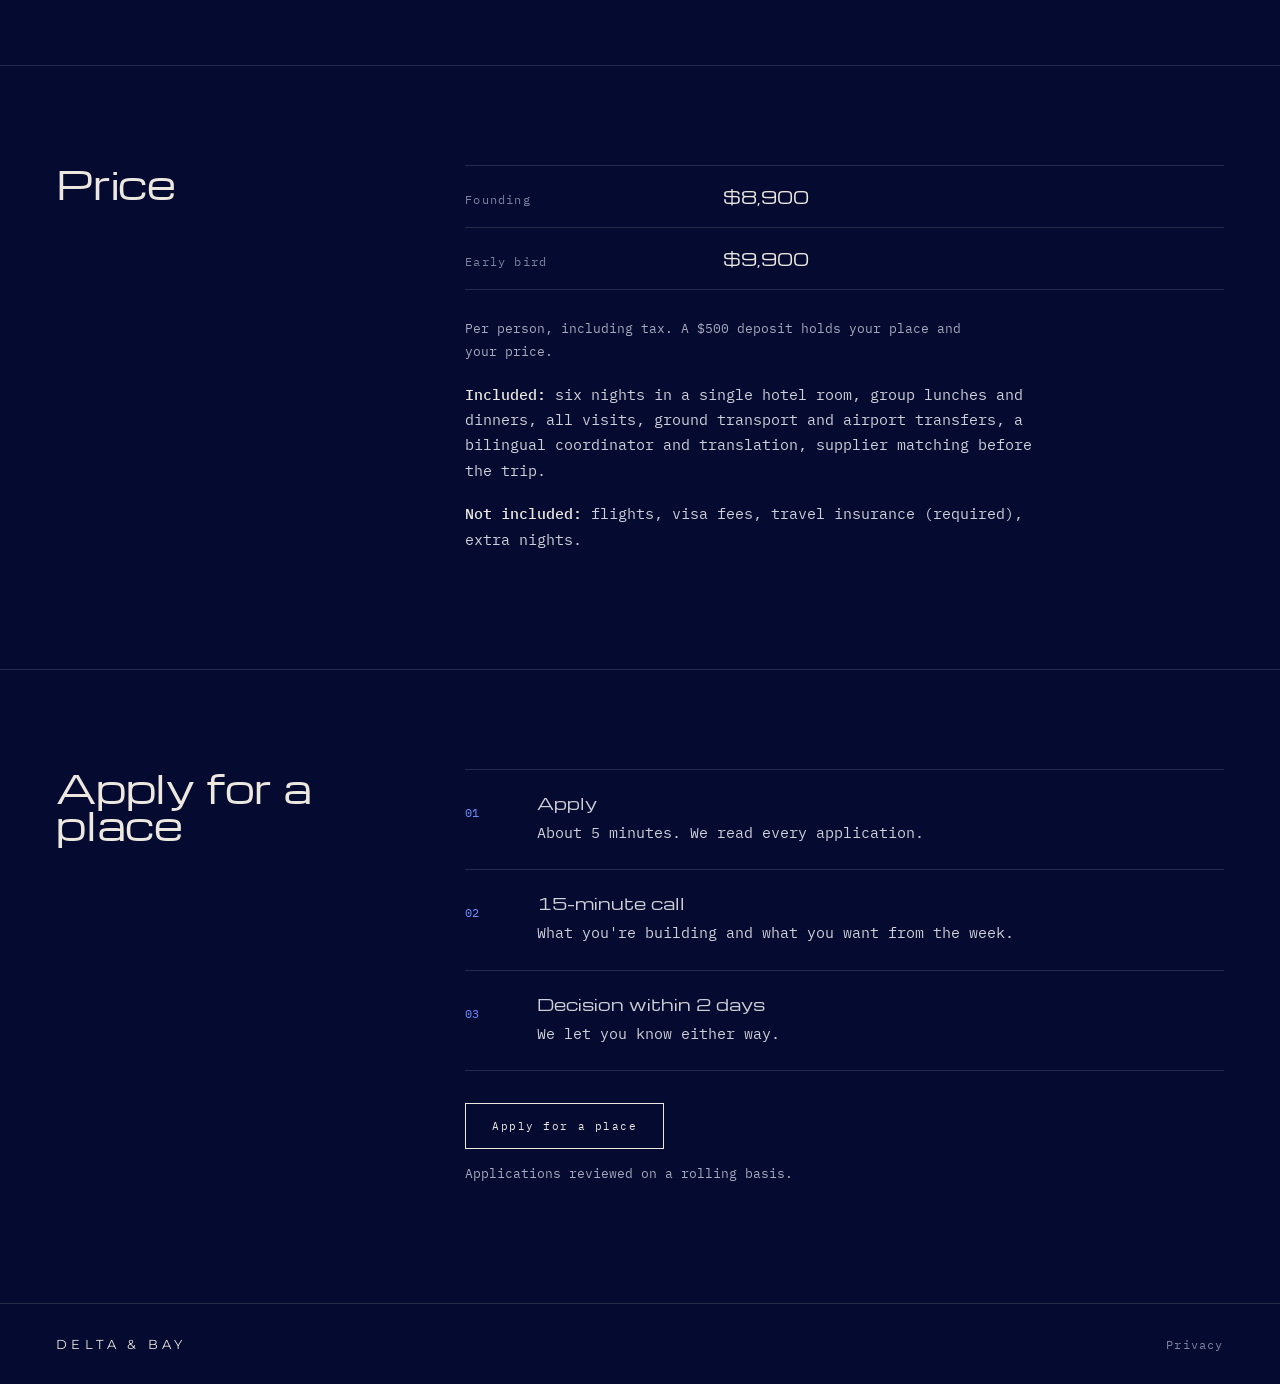
==== commit 82cb0f32: "Show two price tiers and the $500 deposit terms Price table keeps Founding and Early bird only. FAQ " ====
--- a/3d-night/index.html
+++ b/3d-night/index.html
@@ -273,7 +273,7 @@
 <details><summary>Why do I have to apply?</summary><p>The group is about 20 people, and everyone in it should get as much from each other as from the visits. Your application also tells us what you're building, so we can match visits and supplier meetings to it.</p></details>
 <details><summary>Who are you looking for?</summary><p>Founders choosing suppliers in the next six months, and investors active in robotics and hardware. We don't take defence companies.</p></details>
 <details><summary>What is the interview?</summary><p>A 15-minute call about what you're building and what you want from the week. We decide within 2 days and let you know either way.</p></details>
-<details><summary>When do I pay?</summary><p>Nothing when you apply. If you're offered a place, pay in full within 7 days, or pay 30% within 72 hours to hold it and the rest by 30 November. If fewer than 10 people have booked by 30 November, the trip doesn't run and everyone gets a full refund.</p></details>
+<details><summary>When do I pay?</summary><p>Nothing when you apply. If you're offered a place, we send an invoice for a $500 deposit, due within 7 days, which holds your place and your price. The balance is due by 30 November. The deposit isn't refundable if you cancel, but you can pass your place to someone else. If fewer than 15 people have paid in full by 30 November, the trip doesn't run and everyone gets a full refund, deposit included.</p></details>
 <details><summary>When should I book flights?</summary><p>After we confirm the trip on 30 November. Fly into Shenzhen Bao'an (SZX) on 11 January, where we pick you up. If you fly into Hong Kong, we send directions for the border crossing.</p></details>
 <details><summary>Do I need a visa?</summary><p>It depends on your passport. Many nationalities can enter China visa-free, and US passport holders may qualify for 240-hour visa-free transit if arriving from one country and leaving for another. Check the current rules for your passport. We provide invitation letters if you need a visa.</p></details>
 <details><summary>Is it only for engineers?</summary><p>No. Founders and investors from every background join; you just need a reason to be in Shenzhen.</p></details>
@@ -290,10 +290,8 @@
 <table class="tiers">
 <tr><td>Founding</td><td>$8,900</td></tr>
 <tr><td>Early bird</td><td>$9,900</td></tr>
-<tr><td>Regular</td><td>$11,900</td></tr>
-<tr><td>Final call</td><td>$12,900</td></tr>
 </table>
-<p class="small">Per person, including tax. Your price is fixed when you're offered a place.</p>
+<p class="small">Per person, including tax. A $500 deposit holds your place and your price.</p>
 <p><strong>Included:</strong> six nights in a single hotel room, group lunches and dinners, all visits, ground transport and airport transfers, a bilingual coordinator and translation, supplier matching before the trip.</p>
 <p><strong>Not included:</strong> flights, visa fees, travel insurance (required), extra nights.</p>
 </div>
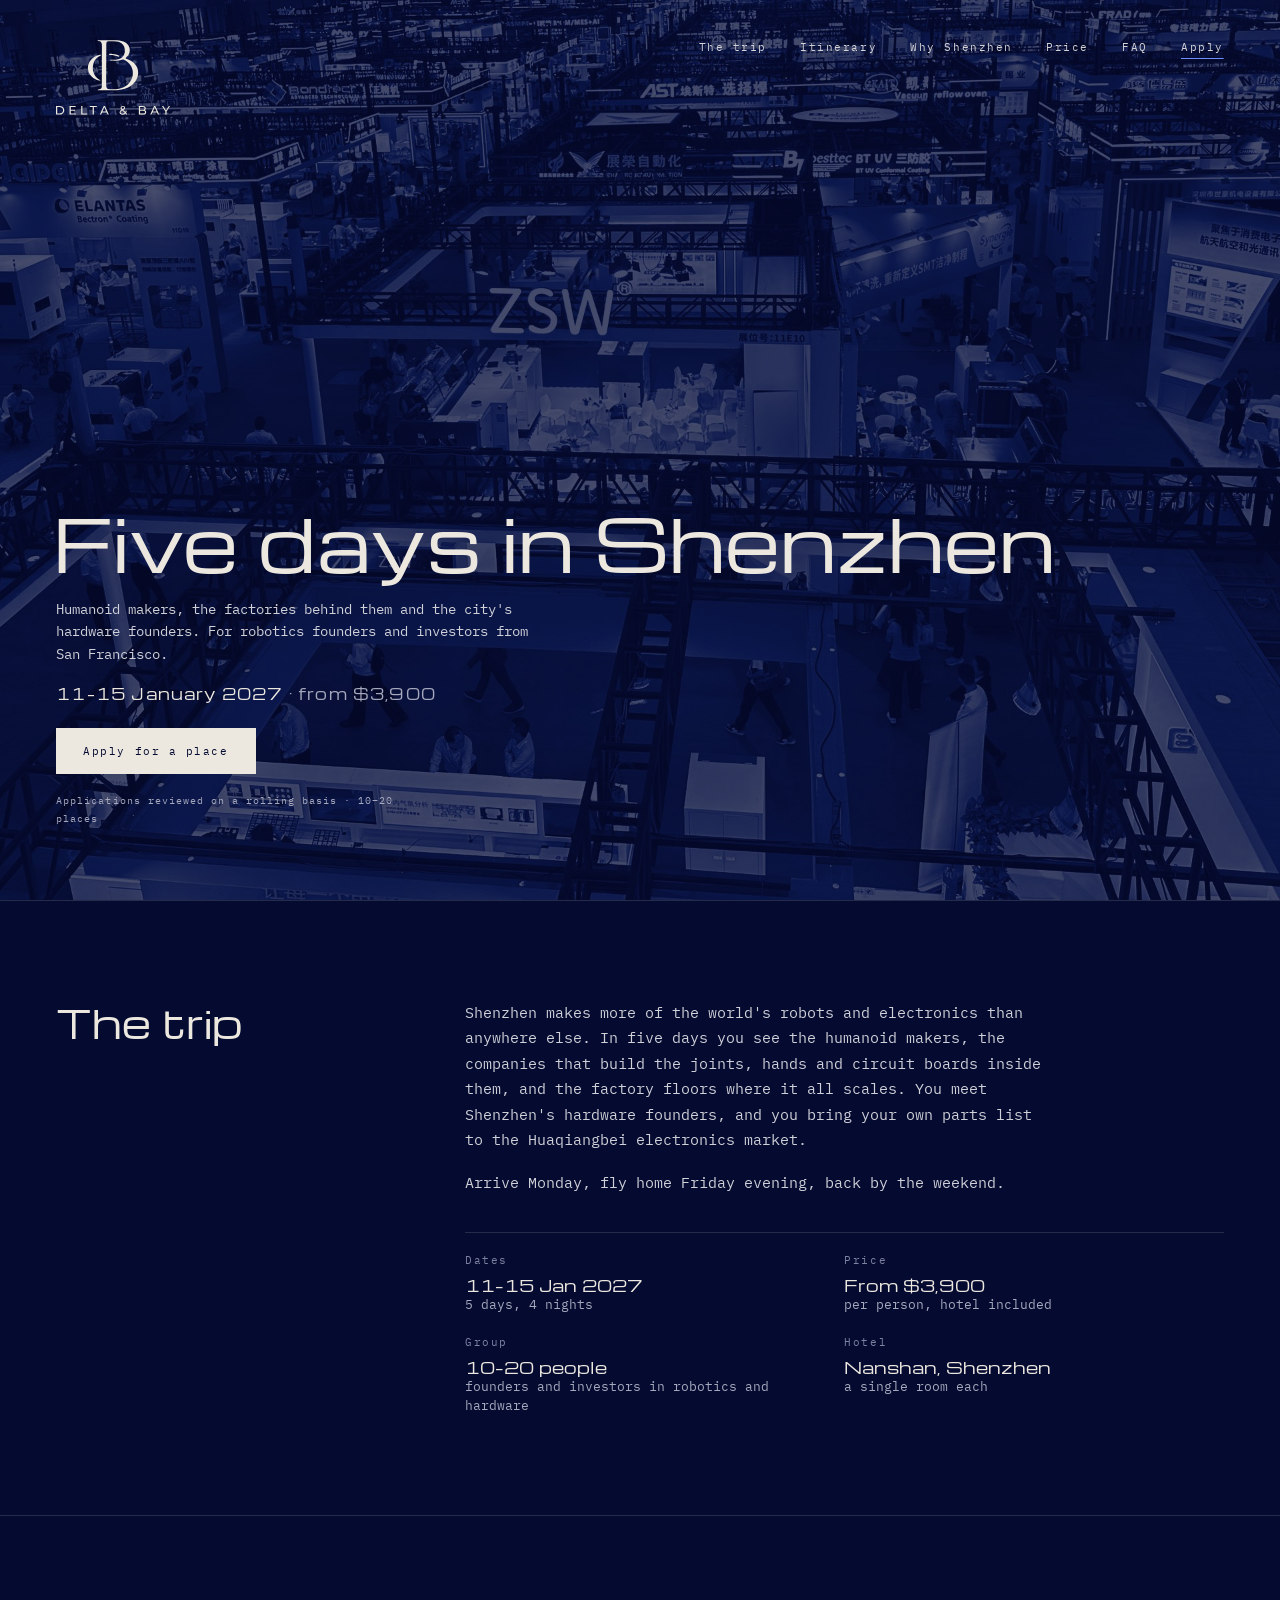
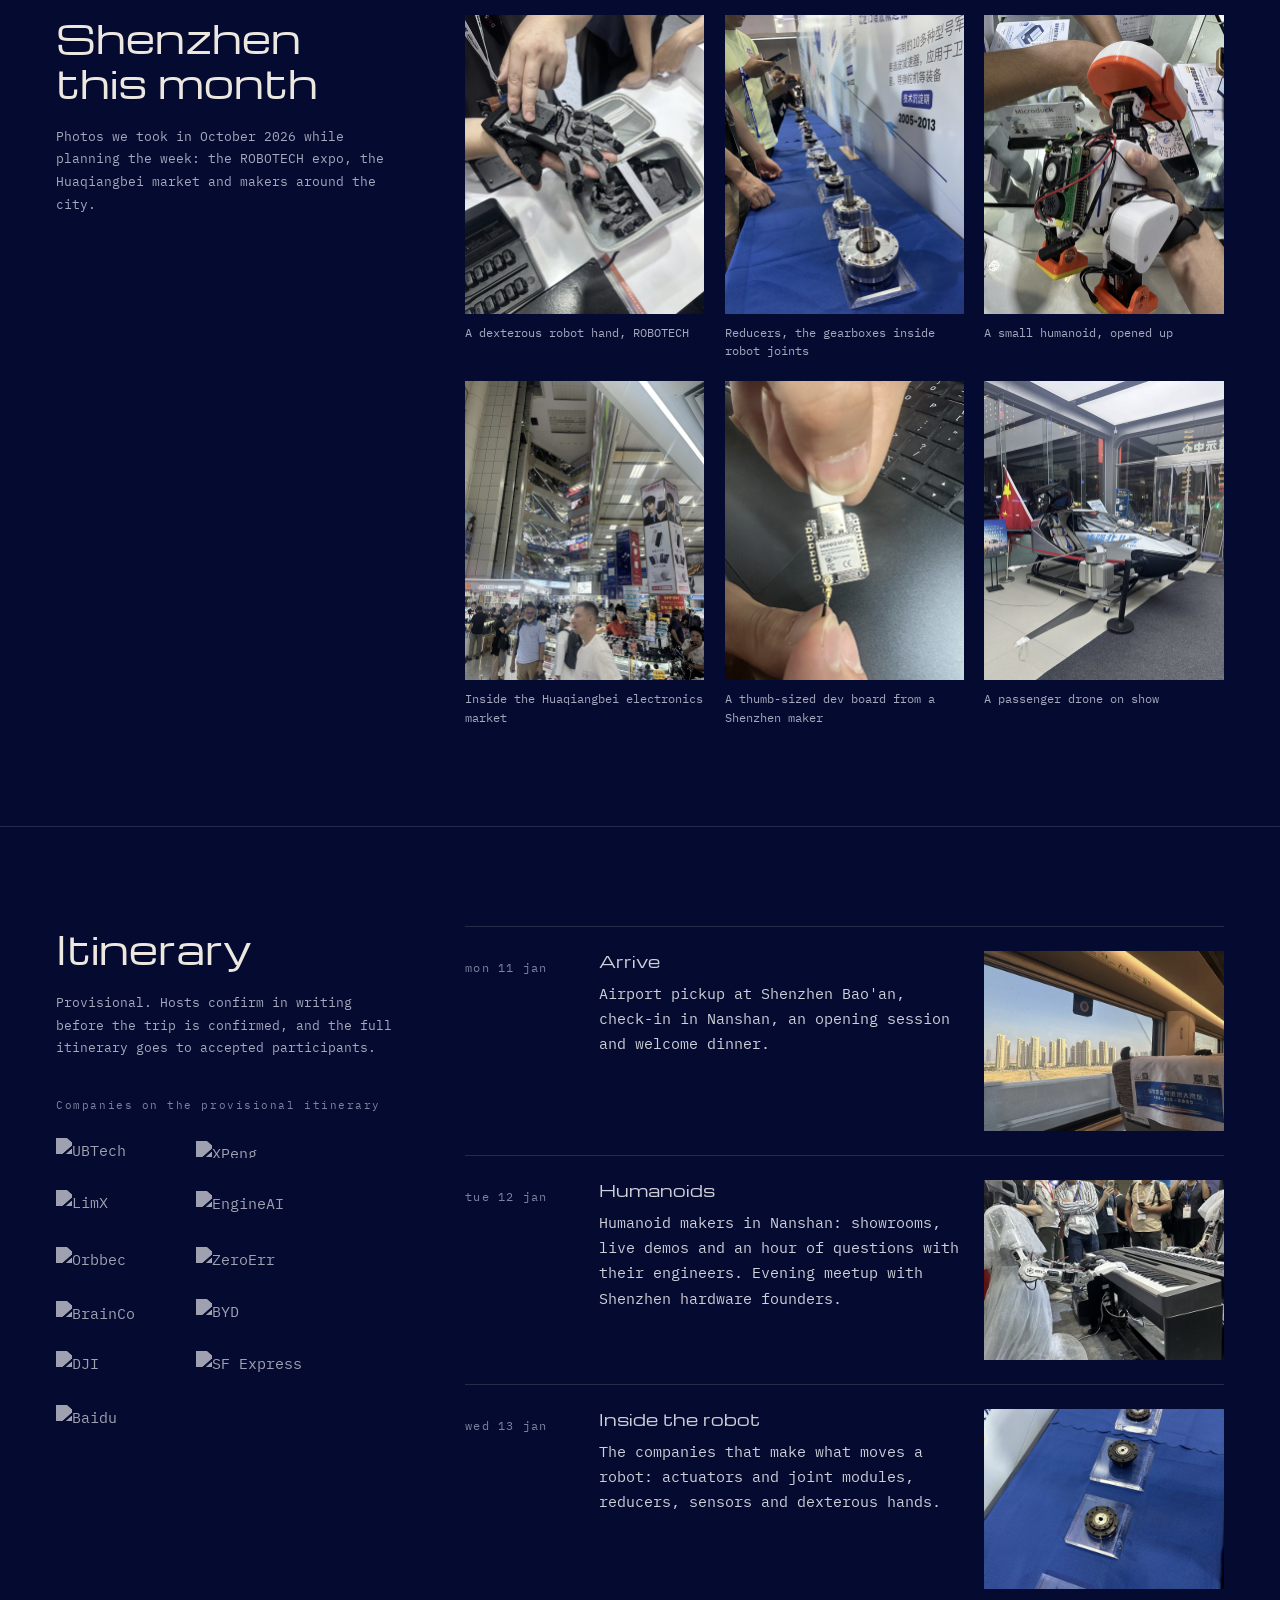
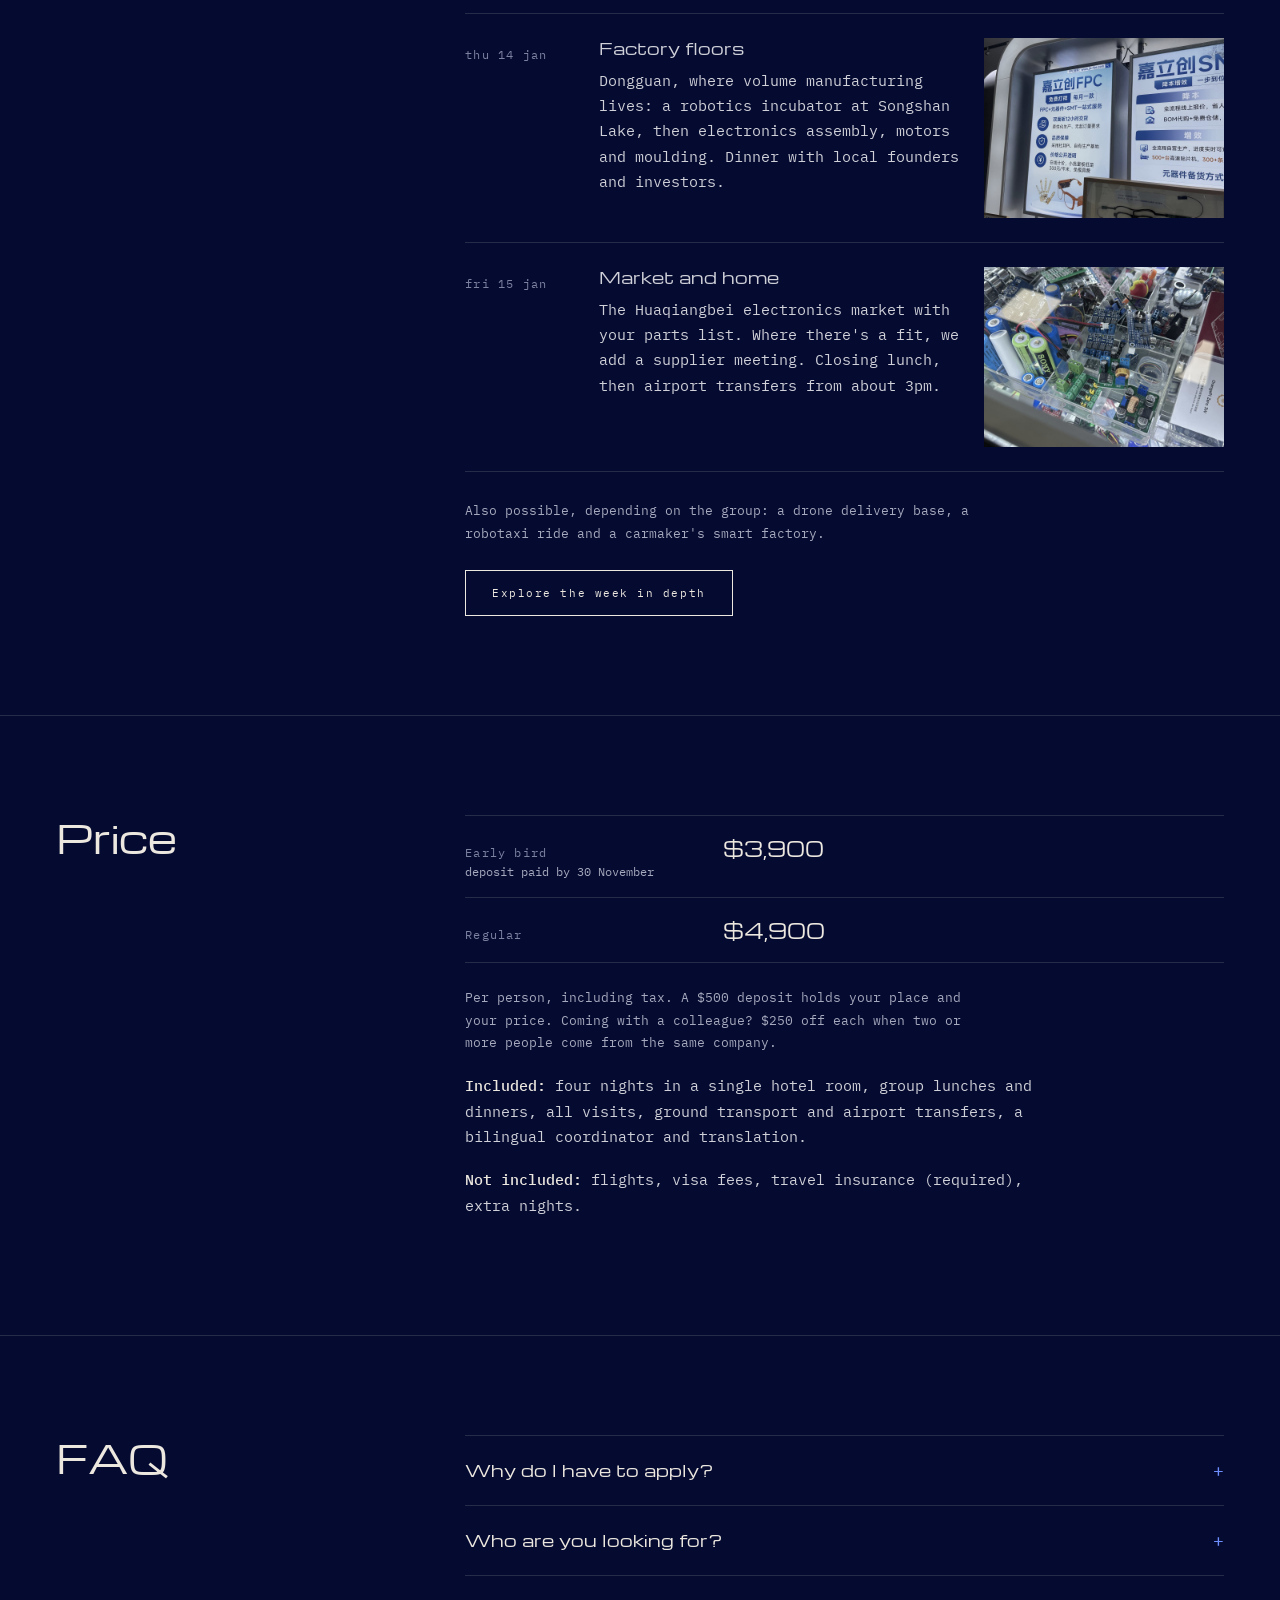
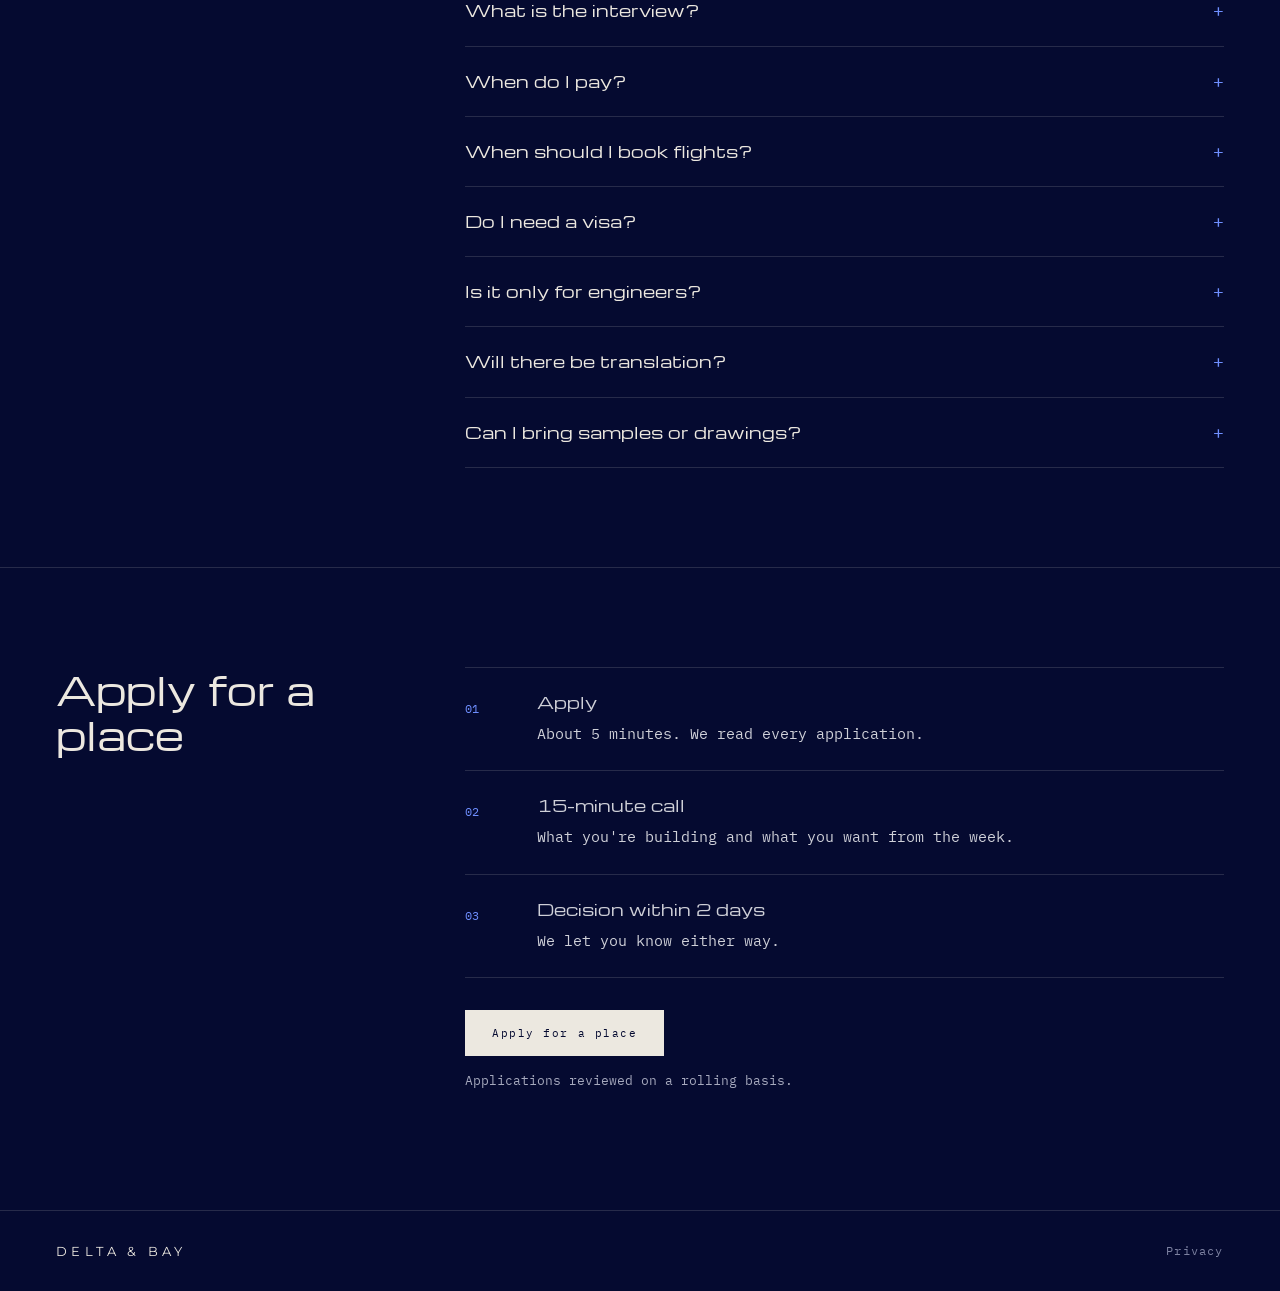
==== commit 2e0fdf33: "Five-day trip: new homepage, Why Shenzhen and apply dates Homepage rebuilt for 11-15 January 2027: h" ====
--- a/3d-night/index.html
+++ b/3d-night/index.html
@@ -1,232 +1,138 @@
 <!DOCTYPE html>
-<html lang="en"><head><meta charset="utf-8"><meta name="viewport" content="width=device-width,initial-scale=1,viewport-fit=cover"><meta name="theme-color" content="#050A30"><title>Delta &amp; Bay · Bridging Frontiers</title><meta name="description" content="A week in Shenzhen, the hardware capital of the world, for robotics and hardware founders and investors. 11–17 January 2027. By application."><meta property="og:type" content="website"><meta property="og:site_name" content="Delta &amp; Bay"><meta property="og:title" content="Delta &amp; Bay · Bridging Frontiers"><meta property="og:description" content="A week in Shenzhen, the hardware capital of the world, for robotics and hardware founders and investors. 11–17 January 2027. By application."><meta property="og:url" content="https://deltaandbay.com/"><meta property="og:image" content="https://deltaandbay.com/images/deltaandbay_og.png?v=2"><meta property="og:image:width" content="2400"><meta property="og:image:height" content="1260"><meta property="og:image:alt" content="Delta &amp; Bay monogram"><meta name="twitter:card" content="summary_large_image"><meta name="twitter:image" content="https://deltaandbay.com/images/deltaandbay_og.png?v=2"><link rel="canonical" href="https://deltaandbay.com/"><link rel="icon" href="/favicon.ico?v=3" sizes="16x16 32x32 48x48"><link rel="icon" href="/favicon.svg?v=3" type="image/svg+xml"><link rel="apple-touch-icon" href="/apple-touch-icon.png?v=3"><link rel="manifest" href="/site.webmanifest"><link rel="preconnect" href="https://fonts.googleapis.com"><link rel="preconnect" href="https://fonts.gstatic.com" crossorigin><link rel="preload" as="image" href="../images/deltaandbay_hero_blue_poster.jpg"><link href="https://fonts.googleapis.com/css2?family=IBM+Plex+Mono:wght@400;500&family=Montserrat:wght@400&family=Michroma&display=swap" rel="stylesheet">
+<html lang="en"><head><meta charset="utf-8"><meta name="viewport" content="width=device-width,initial-scale=1,viewport-fit=cover"><meta name="theme-color" content="#050A30"><title>Delta &amp; Bay · Five days in Shenzhen</title><meta name="description" content="Five days in Shenzhen for robotics and hardware founders and investors: humanoid makers, the factories behind them, Shenzhen's founders and the Huaqiangbei market. 11–15 January 2027. From $3,900. By application."><meta property="og:type" content="website"><meta property="og:site_name" content="Delta &amp; Bay"><meta property="og:title" content="Delta &amp; Bay · Five days in Shenzhen"><meta property="og:description" content="Five days in Shenzhen for robotics and hardware founders and investors: humanoid makers, the factories behind them, Shenzhen's founders and the Huaqiangbei market. 11–15 January 2027. From $3,900. By application."><meta property="og:url" content="https://deltaandbay.com/"><meta property="og:image" content="https://deltaandbay.com/images/deltaandbay_og.png?v=2"><meta property="og:image:width" content="2400"><meta property="og:image:height" content="1260"><meta property="og:image:alt" content="Delta &amp; Bay monogram"><meta name="twitter:card" content="summary_large_image"><meta name="twitter:image" content="https://deltaandbay.com/images/deltaandbay_og.png?v=2"><link rel="canonical" href="https://deltaandbay.com/"><link rel="icon" href="/favicon.ico?v=3" sizes="16x16 32x32 48x48"><link rel="icon" href="/favicon.svg?v=3" type="image/svg+xml"><link rel="apple-touch-icon" href="/apple-touch-icon.png?v=3"><link rel="manifest" href="/site.webmanifest"><link rel="preconnect" href="https://fonts.googleapis.com"><link rel="preconnect" href="https://fonts.gstatic.com" crossorigin><link rel="preload" as="image" href="../images/trip/hero.jpg"><link href="https://fonts.googleapis.com/css2?family=IBM+Plex+Mono:wght@400;500&family=Montserrat:wght@400&family=Michroma&display=swap" rel="stylesheet">
 <style>
-:root{--bg:#050A30;--panel:#0a1240;--text:#ECE8E0;--sub:#cfd0d8;--muted:#a6a9bd;--dim:#7d82a1;--nav:#d3d2d6;--line:rgba(236,232,224,.15);--accent:#6f8fff;--glow:#0035B1;--pad:clamp(20px,4.4vw,72px)}
+/* Five-day trip page (31 Oct 2026): Prussian blue, ivory, Michroma + IBM Plex Mono, edge glow below the hero. Hero and photos are Shawn's own, October 2026. */
+:root{--bg:#050A30;--text:#ECE8E0;--sub:#cfd0d8;--muted:#a6a9bd;--dim:#7d82a1;--nav:#d3d2d6;--line:rgba(236,232,224,.15);--accent:#6f8fff;--pad:clamp(20px,4.4vw,72px);--display:'Michroma',sans-serif}
 *{box-sizing:border-box}
 html{scroll-behavior:smooth}
 html,body{margin:0;background:var(--bg);color:var(--text);-webkit-font-smoothing:antialiased;font-family:'IBM Plex Mono',monospace}
 a{color:inherit;text-decoration:none}a:hover{opacity:.7}
-#stage{position:relative;height:100vh;height:100svh;min-height:560px;overflow:hidden;background:var(--bg);color:var(--text)}
-/* Photo: sand mapped to white, inverted to black, hues rotated back, screened onto the navy. */
-.hand{position:absolute;right:calc(95px - 2vw);top:-6vh;height:112vh;height:112svh;width:auto;max-width:none;filter:url(#whiten) invert(1) hue-rotate(180deg);mix-blend-mode:screen;-webkit-mask-image:linear-gradient(90deg,transparent 0%,#000 18%);mask-image:linear-gradient(90deg,transparent 0%,#000 18%)}
-.nav{position:absolute;left:var(--pad);right:var(--pad);top:max(44px,env(safe-area-inset-top));display:flex;justify-content:flex-end;font-size:clamp(10px,.86vw,13px);letter-spacing:.14em;text-transform:lowercase;color:var(--nav);z-index:3}
-.nav div{display:flex;align-items:center;gap:clamp(20px,2.8vw,44px)}
-.nav div a{display:flex;align-items:center;min-height:44px;line-height:1}
+img{display:block;max-width:100%;height:auto}
+
+/* Hero: one of this week's photos (ROBOTECH, Shenzhen World), graded blue in the file like the live video */
+#stage{position:relative;z-index:2;height:100vh;height:100svh;min-height:600px;overflow:hidden}
+.photo{position:absolute;inset:0;background:url(../images/trip/hero.jpg) 50% 50%/cover no-repeat}
+.photo::after{content:"";position:absolute;inset:0;background:rgba(5,10,48,.62)}
+.nav{position:absolute;z-index:3;left:var(--pad);right:var(--pad);top:max(40px,env(safe-area-inset-top));display:flex;justify-content:space-between;align-items:flex-start;gap:16px;font-size:clamp(11px,.86vw,13px);letter-spacing:.14em;color:var(--nav)}
+.nav .logo img{height:clamp(58px,5.4vw,84px);width:auto}
+.nav div{display:flex;gap:clamp(14px,2.6vw,40px)}
+.nav div a{display:flex;align-items:flex-start;min-height:44px}
 .apply-link{text-decoration:underline;text-decoration-color:var(--accent);text-underline-offset:7px}
-.hero{position:absolute;left:calc(var(--pad) + 57px);right:var(--pad);bottom:max(clamp(28px,7vh,72px),env(safe-area-inset-bottom));display:flex;flex-direction:column;gap:clamp(12px,2.2vh,22px);align-items:flex-start;z-index:3}
-.name{margin:0;font-family:'Instrument Serif',serif;font-weight:400;letter-spacing:-.01em;line-height:.9;font-size:calc(0.98 * clamp(52px,min(9.7vw,15.5vh),210px));white-space:nowrap}
-.tag{font-family:'Instrument Serif',serif;font-style:normal;color:var(--sub);font-size:calc(1.9 * clamp(13px,min(1.48vw,2.4vh),26px))}
-.date{display:flex;align-items:center;gap:12px;font-size:clamp(11px,.94vw,15px);letter-spacing:.14em;text-transform:lowercase;color:var(--muted)}
-.cta{display:inline-block;margin-top:10px;border:1px solid var(--text);padding:15px 26px;font-size:clamp(11px,.86vw,13px);letter-spacing:.14em;text-transform:lowercase}
-.cta.solid{background:var(--text);color:var(--bg);border-color:var(--text)}
-.grain{position:fixed;inset:0;width:100%;height:100%;opacity:.025;mix-blend-mode:normal;pointer-events:none;z-index:10}
-
-/* Content sections */
-section{padding:clamp(64px,11vh,128px) var(--pad);border-top:1px solid var(--line)}
-.row{display:grid;grid-template-columns:minmax(200px,1fr) 2.2fr;gap:clamp(24px,5vw,80px);max-width:1240px;margin:0 auto}
-.label{display:flex;align-items:center;gap:12px;font-size:12px;letter-spacing:.14em;text-transform:lowercase;color:var(--dim);margin-bottom:16px}
-h2{font-family:'Instrument Serif',serif;font-weight:400;font-size:clamp(40px,4.6vw,68px);line-height:.98;letter-spacing:-.01em;margin:0}
-h3{font-family:'Instrument Serif',serif;font-weight:400;font-size:clamp(24px,2.1vw,30px);line-height:1.15;margin:0 0 8px}
+.hero{position:absolute;z-index:3;left:var(--pad);right:var(--pad);bottom:max(clamp(32px,8vh,80px),env(safe-area-inset-bottom));display:flex;flex-direction:column;align-items:flex-start;gap:clamp(12px,2vh,20px)}
+.name{margin:0 0 0 -.06em;font-family:var(--display);font-weight:400;line-height:1.05;font-size:clamp(30px,min(5.6vw,9vh),92px)}
+.tag{max-width:60ch;font-size:clamp(13px,1.1vw,16px);line-height:1.6;color:var(--sub)}
+.date{font-family:var(--display);font-size:clamp(13px,1.15vw,17px);letter-spacing:.08em;color:var(--text)}
+.date span{color:var(--muted)}
+.cta{display:inline-block;margin-top:6px;border:1px solid var(--text);padding:15px 26px;font-size:clamp(11px,.86vw,13px);letter-spacing:.14em}
+.cta.solid{background:var(--text);color:var(--bg)}
+.rolling{margin:0;font-size:clamp(10px,.8vw,12px);letter-spacing:.1em;color:var(--muted)}
+
+/* Sections */
+section{position:relative;z-index:1;padding:clamp(64px,11vh,128px) var(--pad);border-top:1px solid var(--line)}
+.row{display:grid;grid-template-columns:minmax(200px,1fr) 2.2fr;gap:clamp(24px,5vw,80px)}
+h2{font-family:var(--display);font-weight:400;font-size:calc(.645 * clamp(40px,4.6vw,68px));line-height:1.2;margin:0}
+h3{font-family:var(--display);font-weight:400;font-size:calc(.645 * clamp(22px,1.9vw,27px));line-height:1.35;margin:0 0 8px}
 p,li,dd{font-size:14.5px;line-height:1.75;color:var(--sub)}
 p{margin:0 0 18px;max-width:64ch}
 .small{font-size:13px;color:var(--muted)}
 strong{font-weight:500;color:var(--text)}
 
-.facts{display:grid;grid-template-columns:repeat(3,1fr);gap:0;margin:40px 0 0;border-top:1px solid var(--line)}
+.facts{display:grid;grid-template-columns:repeat(2,minmax(0,1fr));margin:36px 0 0;border-top:1px solid var(--line)}
 .facts div{padding:20px 20px 0 0}
 .facts dt{font-size:11px;letter-spacing:.14em;color:var(--dim);margin-bottom:6px}
-.facts dd{margin:0;font-family:'Instrument Serif',serif;font-size:24px;line-height:1.2;color:var(--text)}
-
-/* Countdown */
-.count{display:flex;gap:clamp(16px,3vw,44px);margin:0 0 8px;flex-wrap:wrap}
-.count div{min-width:72px}
-.count b{display:block;font-family:'Instrument Serif',serif;font-weight:400;font-size:clamp(52px,6vw,88px);line-height:1;color:var(--text);font-variant-numeric:tabular-nums}
-.count span{font-size:11px;letter-spacing:.14em;color:var(--dim)}
+.facts dd{margin:0;font-family:var(--display);font-size:16px;line-height:1.45;color:var(--text)}
+.facts dd span{display:block;font-family:'IBM Plex Mono',monospace;font-size:13px;color:var(--muted)}
+
+/* Photos from this week */
+.shots{display:grid;grid-template-columns:repeat(3,minmax(0,1fr));gap:clamp(12px,1.6vw,22px);margin:0;padding:0;list-style:none}
+.shots li{margin:0}
+.shots img{width:100%;aspect-ratio:4/5;object-fit:cover;filter:saturate(.8)}
+.shots figcaption{margin-top:10px;font-size:12px;line-height:1.55;color:var(--muted)}
 
 /* Itinerary */
-.days{list-style:none;padding:0;margin:0 0 32px;border-top:1px solid var(--line)}
-.days li{display:grid;grid-template-columns:130px 1fr;gap:20px;padding:22px 0;border-bottom:1px solid var(--line);margin:0}
-.days time{font-size:12px;letter-spacing:.1em;color:var(--dim);padding-top:7px}
+.days{list-style:none;padding:0;margin:0 0 28px;border-top:1px solid var(--line)}
+.days li{display:grid;grid-template-columns:110px 1fr minmax(160px,240px);gap:24px;align-items:start;padding:24px 0;border-bottom:1px solid var(--line);margin:0}
+.days time{font-size:12px;letter-spacing:.1em;color:var(--dim);padding-top:6px}
 .days p{margin:0}
+.days img{width:100%;aspect-ratio:4/3;object-fit:cover;filter:saturate(.8)}
+
+/* Host logos (as on the live page): ivory silhouettes, provisional */
+.hosts{margin:36px 0 0}
+.hosts-label{font-size:11px;letter-spacing:.14em;color:var(--dim);margin:0 0 14px}
+.host-logos{list-style:none;margin:0;padding:0;display:grid;grid-template-columns:repeat(2,minmax(0,1fr));gap:14px 20px;max-width:260px;--k:48px}
+.host-logos li{margin:0;display:flex;align-items:center;height:40px}
+.host-logos a{display:flex;align-items:center;width:100%;min-height:40px}
+.host-logos a:hover{opacity:1}
+.host-logos img{height:calc(var(--k) * var(--m,.5));width:auto;max-width:100%;object-fit:contain;filter:brightness(0) invert(1);opacity:.62;transition:opacity .2s}
+.host-logos a:hover img,.host-logos a:focus-visible img{opacity:1}
+
+/* Price */
+.tiers{width:100%;border-collapse:collapse;margin:0 0 24px}
+.tiers td{padding:18px 0;border-bottom:1px solid var(--line);font-size:14.5px;color:var(--sub);vertical-align:baseline}
+.tiers tr:first-child td{border-top:1px solid var(--line)}
+.tiers td:first-child{color:var(--dim);font-size:12px;letter-spacing:.1em;width:34%}
+.tiers td:first-child span{display:block;margin-top:4px;color:var(--muted);font-size:12px;letter-spacing:0}
+.tiers td:last-child{font-family:var(--display);font-size:20px;color:var(--text)}
 
 /* Steps */
 .steps{list-style:none;padding:0;margin:0;counter-reset:s}
 .steps li{counter-increment:s;display:grid;grid-template-columns:56px 1fr;gap:16px;padding:24px 0;border-top:1px solid var(--line);margin:0}
-.steps li::before{content:counter(s,decimal-leading-zero);font-size:12px;color:var(--accent);padding-top:8px}
+.steps li:last-child{border-bottom:1px solid var(--line)}
+.steps li::before{content:counter(s,decimal-leading-zero);font-size:12px;color:var(--accent);padding-top:6px}
 .steps p{margin:0}
-
-/* Price */
-.tiers{width:100%;border-collapse:collapse;margin:0 0 28px}
-.tiers td{padding:18px 0;border-bottom:1px solid var(--line);font-size:14.5px;color:var(--sub);vertical-align:baseline}
-.tiers tr:first-child td{border-top:1px solid var(--line)}
-.tiers td:first-child{color:var(--dim);font-size:12px;letter-spacing:.1em;width:34%}
-.tiers td:last-child{text-align:left;font-family:'Instrument Serif',serif;font-size:28px;color:var(--text)}
 
 /* FAQ */
 details{border-top:1px solid var(--line)}
 details:last-of-type{border-bottom:1px solid var(--line)}
-summary{list-style:none;cursor:pointer;display:flex;justify-content:space-between;align-items:baseline;gap:20px;padding:22px 0;font-family:'Instrument Serif',serif;font-size:clamp(22px,1.9vw,27px);line-height:1.25;color:var(--text)}
+summary{list-style:none;cursor:pointer;display:flex;justify-content:space-between;align-items:baseline;gap:20px;padding:22px 0;font-family:var(--display);font-size:calc(.645 * clamp(22px,1.9vw,27px));line-height:1.4;color:var(--text)}
 summary::-webkit-details-marker{display:none}
 summary::after{content:"+";font-family:'IBM Plex Mono',monospace;font-size:18px;color:var(--accent);flex:none}
 details[open] summary::after{content:"–"}
-details p{padding-bottom:6px}
-
-footer{padding:32px var(--pad) max(32px,env(safe-area-inset-bottom));border-top:1px solid var(--line);display:flex;justify-content:space-between;align-items:baseline;gap:16px;flex-wrap:wrap;font-size:12px;letter-spacing:.1em;color:var(--dim)}
-footer .mark{font-family:'Instrument Serif',serif;font-size:22px;letter-spacing:0;color:var(--text)}
+
+footer{position:relative;z-index:1;padding:32px var(--pad) max(32px,env(safe-area-inset-bottom));border-top:1px solid var(--line);display:flex;justify-content:space-between;gap:16px;flex-wrap:wrap;font-size:12px;letter-spacing:.1em;color:var(--dim)}
+footer .mark{font-family:'Montserrat',sans-serif;font-size:13px;letter-spacing:.32em;text-transform:uppercase;color:var(--text)}
+
+/* Edge glow below the hero, as on the live page */
+.glow{position:fixed;inset:0;pointer-events:none;z-index:0;opacity:var(--glow-o,0);background:
+  radial-gradient(62vw 75vh at calc(100% + 20vw) var(--gy1,22%),rgba(0,40,194,.62),rgba(0,53,177,.26) 42%,transparent 72%),
+  radial-gradient(58vw 62vh at -18vw var(--gy2,84%),rgba(0,101,255,.34),rgba(0,101,255,.12) 45%,transparent 72%)}
+
 
 @media (max-width:900px){
   .row{grid-template-columns:1fr}
-  .facts{grid-template-columns:1fr 1fr}
-
-}
-/* Portrait / phones: hand on top, text stacked below. */
-@media (max-aspect-ratio:1/1){
-  .hand{right:-4vw;top:calc(4vh - 38px);width:100vw;height:auto;-webkit-mask-image:linear-gradient(180deg,transparent 0%,#000 14%);mask-image:linear-gradient(180deg,transparent 0%,#000 14%)}
-  #stage::after{display:none}
-  .nav{top:max(24px,env(safe-area-inset-top))}
-  .hero{left:var(--pad)}
-  .name{font-size:min(18.5vw,10vh)}
-  .tag{font-size:clamp(22px,6.4vw,30px);line-height:1.2}
-  .date{font-size:11px}
-  .hero .cta{align-self:stretch;text-align:left}
+  .days li{grid-template-columns:90px 1fr;gap:16px}
+  .days img{grid-column:2;max-width:360px}
+  .host-logos{grid-template-columns:repeat(4,minmax(0,1fr));max-width:none;--k:44px}
 }
 @media (max-width:560px){
+  .nav .logo img{height:54px}
+  .nav div{flex-wrap:wrap;justify-content:flex-end;column-gap:12px;max-width:calc(100% - 100px)}
+  .nav div a{min-height:32px}
   .nav .opt{display:none}
-  .days li{grid-template-columns:1fr;gap:4px}
-  .days time{padding-top:0}
+  .name{font-size:clamp(28px,9vw,40px)}
+  .shots{grid-template-columns:repeat(2,minmax(0,1fr))}
+  .days li{grid-template-columns:1fr;gap:8px}
+  .days img{grid-column:auto;max-width:none}
+  .host-logos{grid-template-columns:repeat(3,minmax(0,1fr));--k:40px}
+  .facts{grid-template-columns:1fr}
+  .tiers td:first-child{width:auto}
   .steps li{grid-template-columns:36px 1fr}
-  .tiers td:first-child{width:auto}
-  .cta{display:block;text-align:left}
+  .cta{display:block;align-self:stretch}
 }
 @media (prefers-reduced-motion:reduce){*{animation:none!important}html{scroll-behavior:auto}}
-
-/* Delta & Bay brand (Shawn's kit): Prussian blue and ivory; monogram top-left. */
-#stage{background:var(--bg)}
-.nav{justify-content:space-between;align-items:center}
-.logo{display:block;height:clamp(40px,3.6vw,56px);flex:none}
-.logo img{display:block;height:100%;width:auto}
-.logo:hover{opacity:.85}
-.hand{z-index:1}
-@keyframes spin{to{transform:rotate(360deg)}}
-@media (max-aspect-ratio:1/1){
-  .logo{height:40px}
-  }
-
-/* Preview updates: hero kept clear of the hand, logo aligned with the wordmark, host logos row. */
-.name{font-size:min(calc(0.98 * clamp(52px,min(9.7vw,15.5vh),210px)),calc((102vw - 71vh - var(--pad) - 192px) / var(--name-em,4.5)))}
-.tag{font-size:min(calc(1.9 * clamp(13px,min(1.48vw,2.4vh),26px)),calc((102vw - 95px - 70vh - var(--pad) - 81px) / 12))}
-.nav{left:calc(var(--pad) + 59px)}
-.hosts{margin:8px 0 0}
-.hosts-label{font-size:12px;letter-spacing:.14em;color:var(--dim);margin:0 0 18px}
-.host-logos{list-style:none;margin:0;padding:0;display:grid;grid-template-columns:repeat(6,1fr);gap:26px 18px;--k:min(56px,4vw)}
-.host-logos li{margin:0;display:flex}
-.host-logos a{display:flex;align-items:center;justify-content:flex-start;width:100%;height:48px}
-.host-logos a:hover{opacity:1}
-.host-logos img{display:block;height:calc(var(--k) * var(--m,.5));width:auto;max-width:100%;object-fit:contain;filter:brightness(0) invert(1);opacity:.62;transition:opacity .2s}
-.host-logos a:hover img,.host-logos a:focus-visible img{opacity:1}
-.steps li:last-child{border-bottom:1px solid var(--line)}
-@media (max-width:900px){.host-logos{--k:52px}}
-@media (max-width:560px){.host-logos{grid-template-columns:repeat(3,1fr);gap:22px 14px;--k:46px}}
-@media (max-aspect-ratio:1/1){.nav{left:var(--pad)}.name{font-size:min(18.5vw,10vh)}.tag{font-size:clamp(22px,6.4vw,30px)}}
-
-/* Full-bleed skyline; the poster uses the same crop when motion is unavailable. */
-.skyline{position:absolute;inset:0;z-index:0;background:url(../images/deltaandbay_hero_blue_poster.jpg) 62% 45%/cover no-repeat;opacity:.85}
-.skyline::after{content:"";position:absolute;inset:0;background:rgba(5,10,48,.32)}
-.name{font-size:calc(0.98 * clamp(52px,min(9.7vw,15.5vh),210px))}
-.tag{font-size:clamp(21px,2.65vw,39px);line-height:1.2}
-.nav,.cta,.date{text-transform:none}
-@media (max-aspect-ratio:1/1){
-  .skyline{background-size:auto 125%;background-position:62% 70%}
-
-  #stage::after{display:none}
-  .name{font-size:min(18.5vw,10vh)}
-  .tag{font-size:clamp(21px,5.45vw,26px)}
-  .nav{left:var(--pad);right:var(--pad);gap:16px;align-items:center;font-size:11px}
-  .nav div{gap:clamp(12px,3.6vw,24px)}
-  .logo{height:40px}
-}
-
-
-/* Align the visible logo top with the navigation capitals, keeping 44px tap targets. */
-@media(min-width:901px){.nav,.nav div,.nav div a{align-items:flex-start}.nav .logo{position:relative;top:2px}}
-@media(max-width:900px){.nav{left:var(--pad);right:var(--pad);display:flex;align-items:flex-start;gap:12px}.nav .logo{display:flex;align-items:flex-start;justify-content:center;height:44px;width:40px;padding-top:2px}.nav .logo img{height:40px;width:auto}.nav div{align-items:flex-start;gap:clamp(12px,3.6vw,24px)}.nav div a{align-items:flex-start;height:44px;white-space:nowrap}}
-
-/* Header lockup: monogram with DELTA & BAY underneath (outlines from the brand kit). */
-.nav .logo,.nav .logo img{height:clamp(62px,5.4vw,84px);width:auto}
-@media(max-width:900px){.nav .logo{width:auto;height:58px;padding-top:2px}.nav .logo img{height:56px}}
-.rolling{margin:0;font-size:clamp(10px,.8vw,12px);letter-spacing:.1em;color:var(--muted)}
-@media (max-aspect-ratio:1/1){.hero .name{white-space:normal;line-height:.95}.hero .rolling{align-self:stretch;text-align:left}}
-footer .mark{font-family:'Montserrat',sans-serif;font-size:13px;letter-spacing:.32em;text-transform:uppercase}
-
-/* Edge glow below the hero (brand kit: deep blue right edge, lighter blue bottom-left). Fades in after the hero and drifts with scroll. */
-.glow{position:fixed;inset:0;pointer-events:none;z-index:0;opacity:var(--glow-o,0);background:
-  radial-gradient(62vw 75vh at calc(100% + 20vw) var(--gy1,22%),rgba(0,40,194,.62),rgba(0,53,177,.26) 42%,transparent 72%),
-  radial-gradient(58vw 62vh at -18vw var(--gy2,84%),rgba(0,101,255,.34),rgba(0,101,255,.12) 45%,transparent 72%),
-  radial-gradient(34vw 34vh at calc(100% + 8vw) var(--gy3,62%),rgba(90,162,255,.18),transparent 70%)}
-section,footer{position:relative;z-index:1}
-#stage{z-index:2}
-@media (max-width:640px){.glow{background:
-  radial-gradient(95vw 60vh at calc(100% + 35vw) var(--gy1,22%),rgba(0,40,194,.6),rgba(0,53,177,.24) 45%,transparent 72%),
-  radial-gradient(90vw 50vh at -35vw var(--gy2,84%),rgba(0,101,255,.32),transparent 72%)}}
-
-/* Background video: Shenzhen Bay at night, blue treatment baked in, plays forward then back for a seamless loop. */
-.sky-video{position:absolute;inset:0;width:100%;height:100%;object-fit:cover;object-position:62% 45%;z-index:0}
-.skyline::after{z-index:1}
-@media (max-aspect-ratio:1/1){
-  .sky-video{transform:scale(1.25);transform-origin:62% 70%}
-}
-
-/* Display type: Michroma for the title, tagline and headings; IBM Plex Mono for body text. */
-:root{--display:'Michroma',sans-serif}
-.name,.tag,h2,h3,summary,.facts dd,.tiers td:last-child{font-family:var(--display)}
-.hero .name{font-weight:400;letter-spacing:0;line-height:1;font-size:calc(.645 * clamp(52px,min(9.7vw,15.5vh),210px))}
-.hero .tag{text-transform:uppercase;letter-spacing:.32em;font-size:clamp(11px,1vw,15px);color:var(--sub)}
-h2{font-weight:400;font-size:calc(.645 * clamp(40px,4.6vw,68px))}
-h3,summary{font-weight:400;font-size:calc(.645 * clamp(22px,1.9vw,27px))}
-.facts dd,.tiers td:last-child{font-weight:400;font-size:17px}
-@media (max-aspect-ratio:1/1){.hero .name{font-size:calc(.73 * min(18.5vw,10vh))}.hero .tag{font-size:11px;letter-spacing:.26em}}
-
-/* Itinerary: small logo block in the side column, and the link to the in-depth page */
-.hosts.side{margin:40px 0 0}
-.hosts.side .hosts-label{font-size:11px;margin:0 0 14px}
-.hosts.side .host-logos{grid-template-columns:repeat(2,minmax(0,1fr));gap:18px 20px;--k:48px;max-width:260px}
-.hosts.side .host-logos li{height:36px;align-items:center}
-.cta.deep{margin-top:0}
-@media (max-width:900px){.hosts.side .host-logos{grid-template-columns:repeat(4,minmax(0,1fr));max-width:none;--k:44px}}
-@media (max-width:560px){.hosts.side .host-logos{grid-template-columns:repeat(4,minmax(0,1fr));gap:14px;--k:38px}}
-.cta-stack{display:flex;flex-direction:column;align-items:flex-start;gap:12px}
-.why-link{font-size:clamp(10px,.8vw,12px);letter-spacing:.1em;color:var(--muted);text-decoration:underline;text-decoration-color:rgba(166,169,189,.4);text-underline-offset:5px}
-.why-link:hover{color:var(--text);opacity:1}
-
-/* Shared content alignment and accessible company links. */
-.row{max-width:none;margin:0}
-.nav{left:var(--pad)}
-.host-logos a{min-height:44px}
-.host-logos a:focus-visible{outline:2px solid var(--text);outline-offset:5px}
-.hosts-label,.tier-label{text-transform:none}
-.tiers td:last-child{text-align:left}
-
-.hero{left:var(--pad)}
-.hero .name{margin-left:-.08em} /* Align Michroma's visible B stem with the copy below. */
-.hero .tag{margin-top:clamp(16px,2.5vh,28px);text-transform:none;letter-spacing:.16em}
-.hero .rolling,.hero .cta{text-align:left}
-.hero .cta{align-self:flex-start}
-.facts{grid-template-columns:repeat(2,minmax(0,1fr))}
-@media(max-width:560px){.nav div{flex-wrap:wrap;justify-content:flex-end;column-gap:12px;row-gap:0;max-width:calc(100% - 108px)}.nav div a{min-height:32px;height:32px}}
-@media(max-width:560px){.hero .name{font-size:clamp(28px,8vw,44px);line-height:1.2}.hero .tag{font-size:11px;letter-spacing:.08em}}
 </style><link rel="stylesheet" href="/site-header.css?v=20261020">
 </head>
-<body><svg width="0" height="0" style="position:absolute" aria-hidden="true"><filter id="grain"><feTurbulence type="fractalNoise" baseFrequency="0.85" numOctaves="2" stitchTiles="stitch"></feTurbulence><feColorMatrix type="saturate" values="0"></feColorMatrix></filter><filter id="whiten" color-interpolation-filters="sRGB"><feColorMatrix type="matrix" values="1.028 0 0 0 0 0 1.164 0 0 0 0 0 1.545 0 0 0 0 0 1 0"></feColorMatrix></filter></svg>
-
-<div id="stage" data-screen-label="3d Glass hand · Night">
-<div class="skyline" aria-hidden="true"><video class="sky-video" autoplay muted loop playsinline webkit-playsinline preload="auto" poster="../images/deltaandbay_hero_blue_poster.jpg" data-fallback-src="../video/deltaandbay_hero_blue_720.mp4"><source src="../video/deltaandbay_hero_blue_portrait.mp4" type="video/mp4" media="(max-aspect-ratio: 1/1)"><source src="../video/deltaandbay_hero_blue_1080.mp4" type="video/mp4"></video></div>
-<nav class="nav" aria-label="Main navigation"><a class="logo" href="#" aria-label="Delta &amp; Bay"><img src="../images/deltaandbay_lockup_spaced_ivory.svg" alt="Delta &amp; Bay" width="3440" height="2280"></a><div><a href="#trip">Intro</a><a href="../shenzhen/">Why Shenzhen</a><a href="#faq">FAQ</a><a class="apply-link" href="../apply/">Apply</a></div></nav>
+<body>
+
+<div id="stage">
+<div class="photo" role="img" aria-label="The ROBOTECH expo floor at Shenzhen World, October 2026"></div>
+<nav class="nav" aria-label="Main navigation"><a class="logo" href="#" aria-label="Delta &amp; Bay"><img src="../images/deltaandbay_lockup_spaced_ivory.svg" alt="Delta &amp; Bay" width="3440" height="2280"></a><div><a class="opt" href="#trip">The trip</a><a href="#itinerary">Itinerary</a><a class="opt" href="../shenzhen/">Why Shenzhen</a><a href="#price">Price</a><a class="opt" href="#faq">FAQ</a><a class="apply-link" href="../apply/">Apply</a></div></nav>
 <div class="hero">
-<h1 class="name" data-fade="0">Bridging Frontiers</h1>
-<div class="tag" data-fade="400">San Francisco to Shenzhen</div>
-<div class="date" data-fade="800">11–17 January 2027</div>
-<div class="cta-stack" data-fade="1100"><a class="cta" href="../apply/">Apply for a place</a></div>
-<p class="rolling" data-fade="1300">Applications reviewed on a rolling basis</p>
+<h1 class="name" data-fade="0">Five days in Shenzhen</h1>
+<div class="tag" data-fade="300">Humanoid makers, the factories behind them and the city's hardware founders. For robotics founders and investors from San Francisco.</div>
+<div class="date" data-fade="600">11–15 January 2027 <span>· from $3,900</span></div>
+<a class="cta solid" data-fade="900" href="../apply/">Apply for a place</a>
+<p class="rolling" data-fade="1100">Applications reviewed on a rolling basis · 10–20 places</p>
 </div>
 </div>
 
@@ -236,32 +142,73 @@
 <div class="row">
 <div><h2>The trip</h2></div>
 <div>
-<p>A week in Shenzhen, the hardware capital of the world. Visit robotics companies and factories, meet local founders, and find suppliers for what you're building.</p>
+<p>Shenzhen makes more of the world's robots and electronics than anywhere else. In five days you see the humanoid makers, the companies that build the joints, hands and circuit boards inside them, and the factory floors where it all scales. You meet Shenzhen's hardware founders, and you bring your own parts list to the Huaqiangbei electronics market.</p>
+<p>Arrive Monday, fly home Friday evening, back by the weekend.</p>
 <dl class="facts">
-<div><dt>Dates</dt><dd>11–17 Jan 2027</dd></div>
-
-<div><dt>Hotel</dt><dd>Nanshan, Shenzhen</dd></div>
+<div><dt>Dates</dt><dd>11–15 Jan 2027<span>5 days, 4 nights</span></dd></div>
+<div><dt>Price</dt><dd>From $3,900<span>per person, hotel included</span></dd></div>
+<div><dt>Group</dt><dd>10–20 people<span>founders and investors in robotics and hardware</span></dd></div>
+<div><dt>Hotel</dt><dd>Nanshan, Shenzhen<span>a single room each</span></dd></div>
 </dl>
 </div>
 </div>
 </section>
 
+<section id="seen">
+<div class="row">
+<div><h2>Shenzhen this month</h2><p class="small" style="margin-top:20px">Photos we took in October 2026 while planning the week: the ROBOTECH expo, the Huaqiangbei market and makers around the city.</p></div>
+<ul class="shots">
+<li><figure style="margin:0"><img src="../images/trip/p-hand.jpg" alt="A dexterous robot hand being handled at a ROBOTECH booth" loading="lazy" width="960" height="1200"><figcaption>A dexterous robot hand, ROBOTECH</figcaption></figure></li>
+<li><figure style="margin:0"><img src="../images/trip/p-reducers.jpg" alt="A row of robot joint reducers on a blue table" loading="lazy" width="960" height="1200"><figcaption>Reducers, the gearboxes inside robot joints</figcaption></figure></li>
+<li><figure style="margin:0"><img src="../images/trip/p-kit.jpg" alt="A small open humanoid robot held up to show its electronics" loading="lazy" width="960" height="1200"><figcaption>A small humanoid, opened up</figcaption></figure></li>
+<li><figure style="margin:0"><img src="../images/trip/p-hqb.jpg" alt="Crowds and stalls inside the Huaqiangbei electronics market" loading="lazy" width="960" height="1200"><figcaption>Inside the Huaqiangbei electronics market</figcaption></figure></li>
+<li><figure style="margin:0"><img src="../images/trip/p-board.jpg" alt="A thumb-sized development board held between fingers" loading="lazy" width="960" height="1200"><figcaption>A thumb-sized dev board from a Shenzhen maker</figcaption></figure></li>
+<li><figure style="margin:0"><img src="../images/trip/p-evtol.jpg" alt="A passenger drone on display in a showroom" loading="lazy" width="960" height="1200"><figcaption>A passenger drone on show</figcaption></figure></li>
+</ul>
+</div>
+</section>
 
 <section id="itinerary">
 <div class="row">
-<div><h2>Itinerary</h2><p class="small" style="margin-top:20px">Provisional. Hosts are confirmed in writing in November, and the full itinerary goes to accepted participants.</p>
-<div class="hosts side"><p class="hosts-label">companies on the provisional itinerary</p><ul class="host-logos"><li><a href="https://www.ubtrobot.com/" target="_blank" rel="noopener noreferrer" aria-label="UBTech website"><img style="--m:0.499" src="../images/hosts/ubtech.svg" alt="UBTech" title="UBTech"></a></li><li><a href="https://www.limxdynamics.com/en" target="_blank" rel="noopener noreferrer" aria-label="LimX Dynamics website"><img style="--m:0.563" src="../images/hosts/limx.svg" alt="LimX Dynamics" title="LimX Dynamics"></a></li><li><a href="https://www.engineai.com.cn/" target="_blank" rel="noopener noreferrer" aria-label="EngineAI website"><img style="--m:0.518" src="../images/hosts/engineai.png" alt="EngineAI" title="EngineAI"></a></li><li><a href="https://www.brainco.tech/" target="_blank" rel="noopener noreferrer" aria-label="BrainCo website"><img style="--m:0.432" src="../images/hosts/brainco.png" alt="BrainCo" title="BrainCo"></a></li><li><a href="https://www.byd.com/" target="_blank" rel="noopener noreferrer" aria-label="BYD website"><img style="--m:0.500" src="../images/hosts/byd.svg" alt="BYD" title="BYD"></a></li><li><a href="https://www.sf-express.com/" target="_blank" rel="noopener noreferrer" aria-label="SF Express website"><img style="--m:0.620" src="../images/hosts/sf-express.png" alt="SF Express" title="SF Express"></a></li><li><a href="https://www.dji.com/" target="_blank" rel="noopener noreferrer" aria-label="DJI website"><img style="--m:0.620" src="../images/hosts/dji.svg" alt="DJI" title="DJI"></a></li><li><a href="https://apollogo.com/" target="_blank" rel="noopener noreferrer" aria-label="Baidu Apollo Go website"><img style="--m:0.620" src="../images/hosts/baidu.svg" alt="Baidu Apollo Go" title="Baidu Apollo Go"></a></li></ul></div></div>
+<div><h2>Itinerary</h2><p class="small" style="margin-top:20px">Provisional. Hosts confirm in writing before the trip is confirmed, and the full itinerary goes to accepted participants.</p>
+<div class="hosts"><p class="hosts-label">Companies on the provisional itinerary</p><ul class="host-logos">
+<li><a href="https://www.ubtrobot.com/" target="_blank" rel="noopener noreferrer" aria-label="UBTech website"><img style="--m:0.499" src="../images/hosts/ubtech.svg" alt="UBTech" title="UBTech"></a></li>
+<li><a href="https://www.xpeng.com/" target="_blank" rel="noopener noreferrer" aria-label="XPeng website"><img style="--m:0.340" src="../images/hosts/xpeng.svg" alt="XPeng" title="XPeng"></a></li>
+<li><a href="https://www.limxdynamics.com/en" target="_blank" rel="noopener noreferrer" aria-label="LimX Dynamics website"><img style="--m:0.563" src="../images/hosts/limx.svg" alt="LimX Dynamics" title="LimX Dynamics"></a></li>
+<li><a href="https://www.engineai.com.cn/" target="_blank" rel="noopener noreferrer" aria-label="EngineAI website"><img style="--m:0.518" src="../images/hosts/engineai.png" alt="EngineAI" title="EngineAI"></a></li>
+<li><a href="https://www.orbbec.com/" target="_blank" rel="noopener noreferrer" aria-label="Orbbec website"><img style="--m:0.450" src="../images/hosts/orbbec.png" alt="Orbbec" title="Orbbec"></a></li>
+<li><a href="https://www.zeroerr.com/" target="_blank" rel="noopener noreferrer" aria-label="ZeroErr website"><img style="--m:0.450" src="../images/hosts/zeroerr.png" alt="ZeroErr" title="ZeroErr"></a></li>
+<li><a href="https://www.brainco.tech/" target="_blank" rel="noopener noreferrer" aria-label="BrainCo website"><img style="--m:0.432" src="../images/hosts/brainco.png" alt="BrainCo" title="BrainCo"></a></li>
+<li><a href="https://www.byd.com/" target="_blank" rel="noopener noreferrer" aria-label="BYD website"><img style="--m:0.500" src="../images/hosts/byd.svg" alt="BYD" title="BYD"></a></li>
+<li><a href="https://www.dji.com/" target="_blank" rel="noopener noreferrer" aria-label="DJI website"><img style="--m:0.620" src="../images/hosts/dji.svg" alt="DJI" title="DJI"></a></li>
+<li><a href="https://www.sf-express.com/" target="_blank" rel="noopener noreferrer" aria-label="SF Express website"><img style="--m:0.620" src="../images/hosts/sf-express.png" alt="SF Express" title="SF Express"></a></li>
+<li><a href="https://apollogo.com/" target="_blank" rel="noopener noreferrer" aria-label="Baidu Apollo Go website"><img style="--m:0.620" src="../images/hosts/baidu.svg" alt="Baidu Apollo Go" title="Baidu Apollo Go"></a></li>
+</ul></div></div>
 <div>
 <ol class="days">
-<li><time>mon 11 jan</time><div><h3>Arrival</h3><p>Airport pickup, check-in, an opening session and welcome dinner.</p></div></li>
-<li><time>tue 12 jan</time><div><h3>Humanoids</h3><p>Three humanoid makers in Nanshan: showrooms, live demos, then a talk and Q&amp;A with each team.</p></div></li>
-<li><time>wed 13 jan</time><div><h3>Inside the robot</h3><p>Tactile sensors, dexterous hands and the joints and reducers that move them, plus a brain-computer interface lab. Evening meetup with local hardware founders.</p></div></li>
-<li><time>thu 14 jan</time><div><h3>Dongguan</h3><p>Where volume manufacturing lives: a robotics incubator at Songshan Lake, then working factory floors for electronics assembly, motors, moulding and cables.</p></div></li>
-<li><time>fri 15 jan</time><div><h3>The low-altitude economy</h3><p>A drone delivery base, a robotaxi ride, and a carmaker that builds its own batteries and motors. Dinner with local founders and investors.</p></div></li>
-<li><time>sat 16 jan</time><div><h3>Market day</h3><p>The Huaqiangbei electronics market and Shenzhen's hardware stores. Bring your parts list: where there's a fit, we add a supplier meeting. Closing dinner.</p></div></li>
-<li><time>sun 17 jan</time><div><h3>Departure</h3><p>Airport transfers.</p></div></li>
+<li><time>mon 11 jan</time><div><h3>Arrive</h3><p>Airport pickup at Shenzhen Bao'an, check-in in Nanshan, an opening session and welcome dinner.</p></div><img src="../images/trip/arrive.jpg" alt="The Shenzhen skyline from a train window" loading="lazy" width="1200" height="900"></li>
+<li><time>tue 12 jan</time><div><h3>Humanoids</h3><p>Humanoid makers in Nanshan: showrooms, live demos and an hour of questions with their engineers. Evening meetup with Shenzhen hardware founders.</p></div><img src="../images/trip/humanoids.jpg" alt="Visitors watching a humanoid robot play the piano" loading="lazy" width="1200" height="900"></li>
+<li><time>wed 13 jan</time><div><h3>Inside the robot</h3><p>The companies that make what moves a robot: actuators and joint modules, reducers, sensors and dexterous hands.</p></div><img src="../images/trip/robot.jpg" alt="Joint reducers displayed in clear stands" loading="lazy" width="1200" height="900"></li>
+<li><time>thu 14 jan</time><div><h3>Factory floors</h3><p>Dongguan, where volume manufacturing lives: a robotics incubator at Songshan Lake, then electronics assembly, motors and moulding. Dinner with local founders and investors.</p></div><img src="../images/trip/factory.jpg" alt="A circuit-board maker's stand showing flexible circuits and smart glasses" loading="lazy" width="1200" height="900"></li>
+<li><time>fri 15 jan</time><div><h3>Market and home</h3><p>The Huaqiangbei electronics market with your parts list. Where there's a fit, we add a supplier meeting. Closing lunch, then airport transfers from about 3pm.</p></div><img src="../images/trip/market.jpg" alt="A glass counter full of electronic components and batteries" loading="lazy" width="1200" height="900"></li>
 </ol>
-<a class="cta deep" href="../shenzhen/">Explore the week in depth</a>
+<p class="small">Also possible, depending on the group: a drone delivery base, a robotaxi ride and a carmaker's smart factory.</p>
+<a class="cta" href="../shenzhen/">Explore the week in depth</a>
+</div>
+</div>
+</section>
+
+<section id="price">
+<div class="row">
+<div><h2>Price</h2></div>
+<div>
+<table class="tiers">
+<tr><td>Early bird<span>deposit paid by 30 November</span></td><td>$3,900</td></tr>
+<tr><td>Regular</td><td>$4,900</td></tr>
+</table>
+<p class="small">Per person, including tax. A $500 deposit holds your place and your price. Coming with a colleague? $250 off each when two or more people come from the same company.</p>
+<p><strong>Included:</strong> four nights in a single hotel room, group lunches and dinners, all visits, ground transport and airport transfers, a bilingual coordinator and translation.</p>
+<p><strong>Not included:</strong> flights, visa fees, travel insurance (required), extra nights.</p>
 </div>
 </div>
 </section>
@@ -270,30 +217,15 @@
 <div class="row">
 <div><h2>FAQ</h2></div>
 <div>
-<details><summary>Why do I have to apply?</summary><p>The group is about 20 people, and everyone in it should get as much from each other as from the visits. Your application also tells us what you're building, so we can match visits and supplier meetings to it.</p></details>
+<details><summary>Why do I have to apply?</summary><p>The group is 10 to 20 people, and everyone should get as much from each other as from the visits. Your application also tells us what you're building, so we can match visits and supplier meetings to it.</p></details>
 <details><summary>Who are you looking for?</summary><p>Founders choosing suppliers in the next six months, and investors active in robotics and hardware. We don't take defence companies.</p></details>
 <details><summary>What is the interview?</summary><p>A 15-minute call about what you're building and what you want from the week. We decide within 2 days and let you know either way.</p></details>
-<details><summary>When do I pay?</summary><p>Nothing when you apply. If you're offered a place, we send an invoice for a $500 deposit, due within 7 days, which holds your place and your price. The balance is due by 30 November. The deposit isn't refundable if you cancel, but you can pass your place to someone else. If fewer than 15 people have paid in full by 30 November, the trip doesn't run and everyone gets a full refund, deposit included.</p></details>
-<details><summary>When should I book flights?</summary><p>After we confirm the trip on 30 November. Fly into Shenzhen Bao'an (SZX) on 11 January, where we pick you up. If you fly into Hong Kong, we send directions for the border crossing.</p></details>
+<details><summary>When do I pay?</summary><p>Nothing when you apply. If you're offered a place, we send an invoice for a $500 deposit, due within 7 days, which holds your place and your price. The balance is due by 11 December. The deposit isn't refundable if you cancel, but you can pass your place to someone else. If fewer than 10 people have paid in full by 11 December, the trip doesn't run and everyone gets a full refund, deposit included.</p></details>
+<details><summary>When should I book flights?</summary><p>After we confirm the trip on 11 December. Fly into Shenzhen Bao'an (SZX) on 11 January, where we pick you up, and book a flight home that leaves after about 6pm on 15 January. If you fly through Hong Kong, we send directions for the border crossing.</p></details>
 <details><summary>Do I need a visa?</summary><p>It depends on your passport. Many nationalities can enter China visa-free, and US passport holders may qualify for 240-hour visa-free transit if arriving from one country and leaving for another. Check the current rules for your passport. We provide invitation letters if you need a visa.</p></details>
 <details><summary>Is it only for engineers?</summary><p>No. Founders and investors from every background join; you just need a reason to be in Shenzhen.</p></details>
 <details><summary>Will there be translation?</summary><p>Yes. A bilingual coordinator travels with the group and translates in every meeting.</p></details>
-<details><summary>Can I bring samples or drawings?</summary><p>Yes, and they make supplier meetings more useful. Tell us in advance so we can match suppliers.</p></details>
-</div>
-</div>
-</section>
-
-<section id="price">
-<div class="row">
-<div><h2>Price</h2></div>
-<div>
-<table class="tiers">
-<tr><td>Founding</td><td>$8,900</td></tr>
-<tr><td>Early bird</td><td>$9,900</td></tr>
-</table>
-<p class="small">Per person, including tax. A $500 deposit holds your place and your price.</p>
-<p><strong>Included:</strong> six nights in a single hotel room, group lunches and dinners, all visits, ground transport and airport transfers, a bilingual coordinator and translation, supplier matching before the trip.</p>
-<p><strong>Not included:</strong> flights, visa fees, travel insurance (required), extra nights.</p>
+<details><summary>Can I bring samples or drawings?</summary><p>Yes, and they make supplier meetings more useful. Tell us in advance so we can look for a fit.</p></details>
 </div>
 </div>
 </section>
@@ -307,7 +239,7 @@
 <li><div><h3>15-minute call</h3><p>What you're building and what you want from the week.</p></div></li>
 <li><div><h3>Decision within 2 days</h3><p>We let you know either way.</p></div></li>
 </ol>
-<a class="cta" href="../apply/" style="margin-top:32px">Apply for a place</a>
+<a class="cta solid" href="../apply/" style="margin-top:32px">Apply for a place</a>
 <p class="small" style="margin-top:14px">Applications reviewed on a rolling basis.</p>
 </div>
 </div>
@@ -315,46 +247,18 @@
 
 <footer><span class="mark">Delta &amp; Bay</span><a href="../privacy/">Privacy</a></footer>
 
-<svg class="grain" aria-hidden="true"><rect width="100%" height="100%" filter="url(#grain)"></rect></svg>
 <script>
 if(!matchMedia('(prefers-reduced-motion: reduce)').matches){
-document.querySelectorAll('[data-drift]').forEach(function(el,i){el.animate([{transform:'scale(1.04) translate(0,0)'},{transform:'scale(1.07) translate('+(i%2?-1.2:1.2)+'%,-0.8%)'}],{duration:22000+i*1500,direction:'alternate',iterations:Infinity,easing:'ease-in-out'});});
-document.querySelectorAll('[data-fade]').forEach(function(el){el.animate([{opacity:0,transform:'translateY(8px)',filter:'blur(4px)'},{opacity:1,transform:'none',filter:'blur(0)'}],{duration:1800,delay:+el.dataset.fade||0,easing:'cubic-bezier(.2,.7,.2,1)',fill:'backwards'});});
+document.querySelectorAll('[data-fade]').forEach(function(el){el.animate([{opacity:0,transform:'translateY(8px)',filter:'blur(4px)'},{opacity:1,transform:'none',filter:'blur(0)'}],{duration:1600,delay:+el.dataset.fade||0,easing:'cubic-bezier(.2,.7,.2,1)',fill:'backwards'});});
 }
-// Edge glow: fades in after the hero; the glows drift in opposite directions as you scroll.
+// Edge glow: fades in after the hero and drifts with scroll, as on the live page.
 (function(){
 var g=document.querySelector('.glow'),still=matchMedia('(prefers-reduced-motion: reduce)').matches,queued=false;
-function paint(){
-  queued=false;
-  var y=scrollY,h=innerHeight,max=Math.max(1,document.documentElement.scrollHeight-h),p=still?0.4:y/max;
-  g.style.setProperty('--glow-o',Math.min(1,Math.max(0,(y-h*0.35)/(h*0.45))).toFixed(3));
-  g.style.setProperty('--gy1',(14+56*p).toFixed(1)+'%');
-  g.style.setProperty('--gy2',(88-56*p).toFixed(1)+'%');
-  g.style.setProperty('--gy3',(40+36*p).toFixed(1)+'%');
-}
+function paint(){queued=false;var y=scrollY,h=innerHeight,max=Math.max(1,document.documentElement.scrollHeight-h),p=still?0.4:y/max;
+g.style.setProperty('--glow-o',Math.min(1,Math.max(0,(y-h*0.35)/(h*0.45))).toFixed(3));
+g.style.setProperty('--gy1',(14+56*p).toFixed(1)+'%');g.style.setProperty('--gy2',(88-56*p).toFixed(1)+'%');}
 addEventListener('scroll',function(){if(!queued){queued=true;requestAnimationFrame(paint);}},{passive:true});
 addEventListener('resize',paint);paint();
 })();
-</script><script>
-(function(){
-  var v=document.querySelector('.sky-video');
-  if(!v)return;
-  v.muted=true;v.defaultMuted=true;v.playsInline=true;
-  var fallback=false;
-  function retry(){
-    if(document.hidden||!v.paused)return;
-    var attempt=v.play();
-    if(attempt&&attempt.catch)attempt.catch(function(){});
-  }
-  // Keep retrying on real user gestures: the first gesture can precede media readiness.
-  ['touchstart','touchend','pointerdown','pointerup','click','keydown'].forEach(function(name){document.addEventListener(name,retry,{passive:true});});
-  ['loadeddata','canplay'].forEach(function(name){v.addEventListener(name,retry);});
-  window.addEventListener('pageshow',retry);
-  document.addEventListener('visibilitychange',function(){if(document.hidden)v.pause();else retry();});
-  v.addEventListener('error',function(){
-    if(!fallback){fallback=true;v.src=v.dataset.fallbackSrc;v.load();retry();}
-  });
-  retry();
-})();
 </script>
 </body></html>
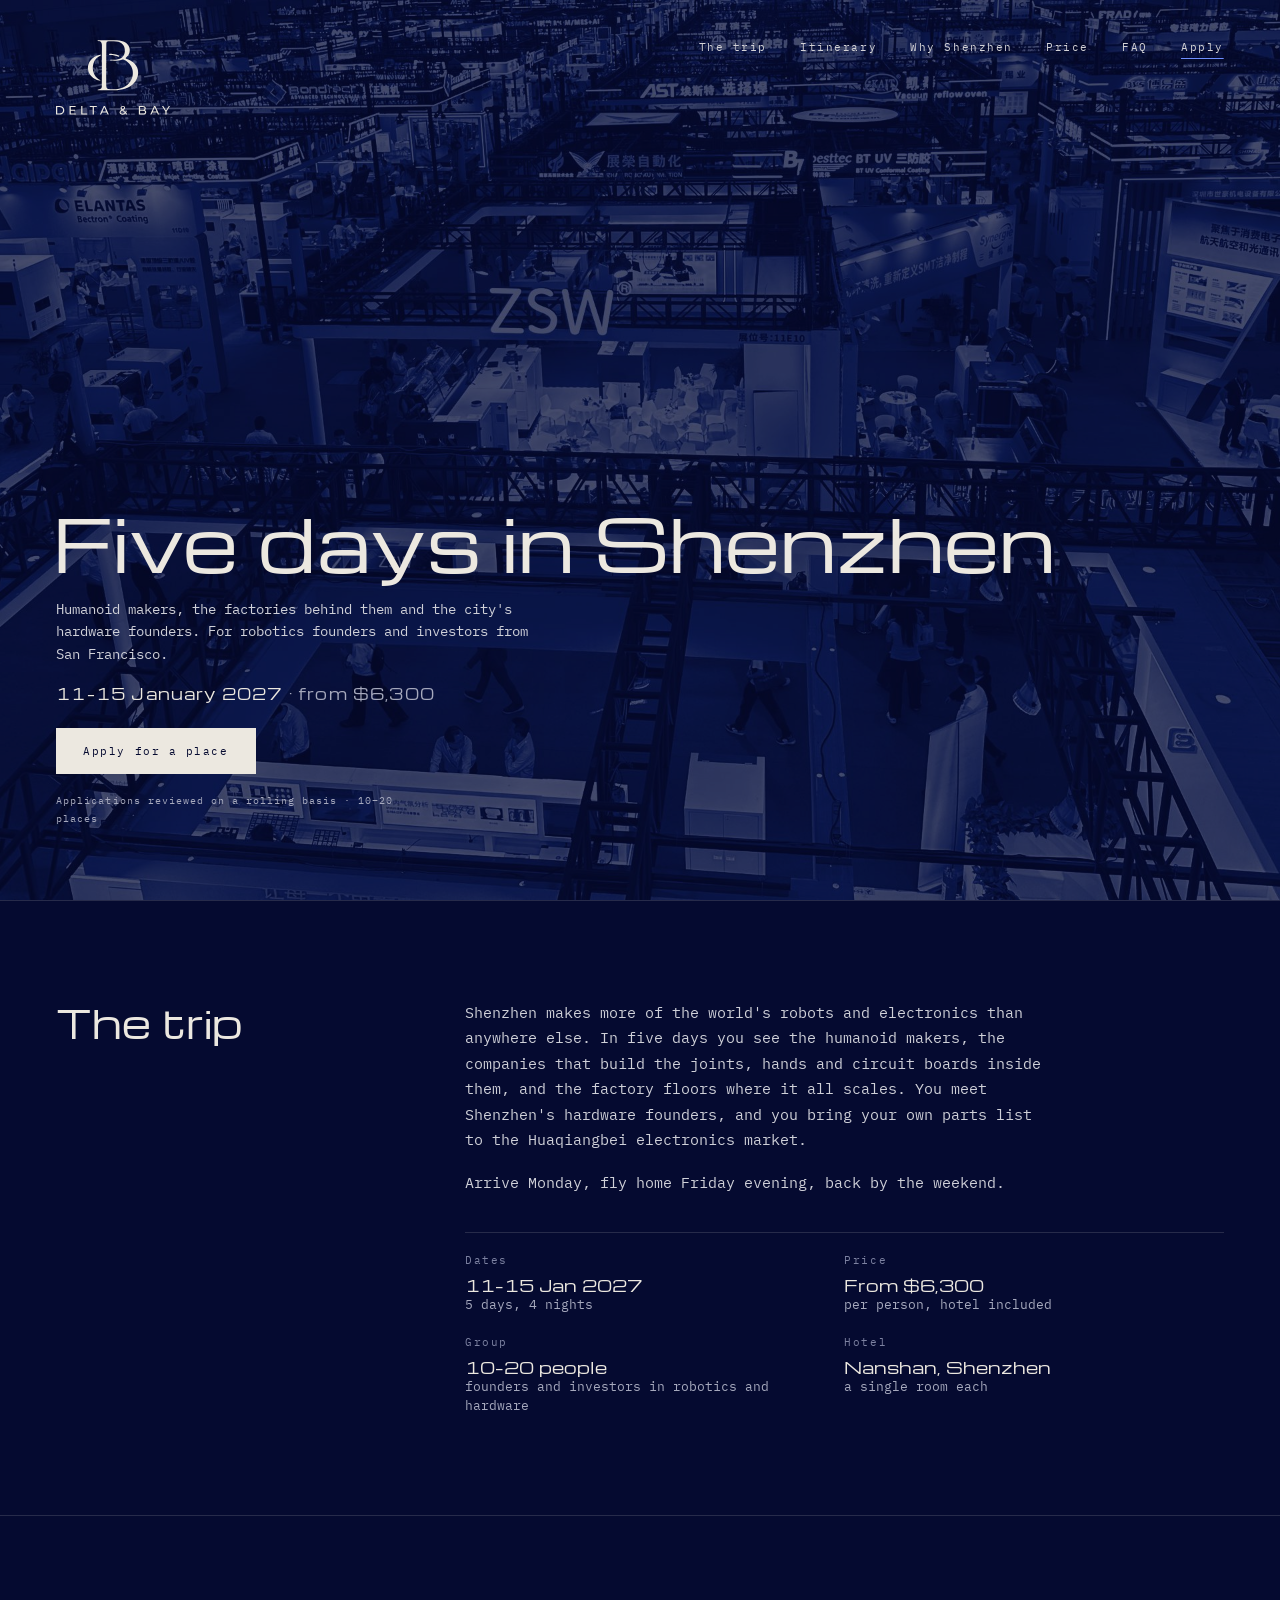
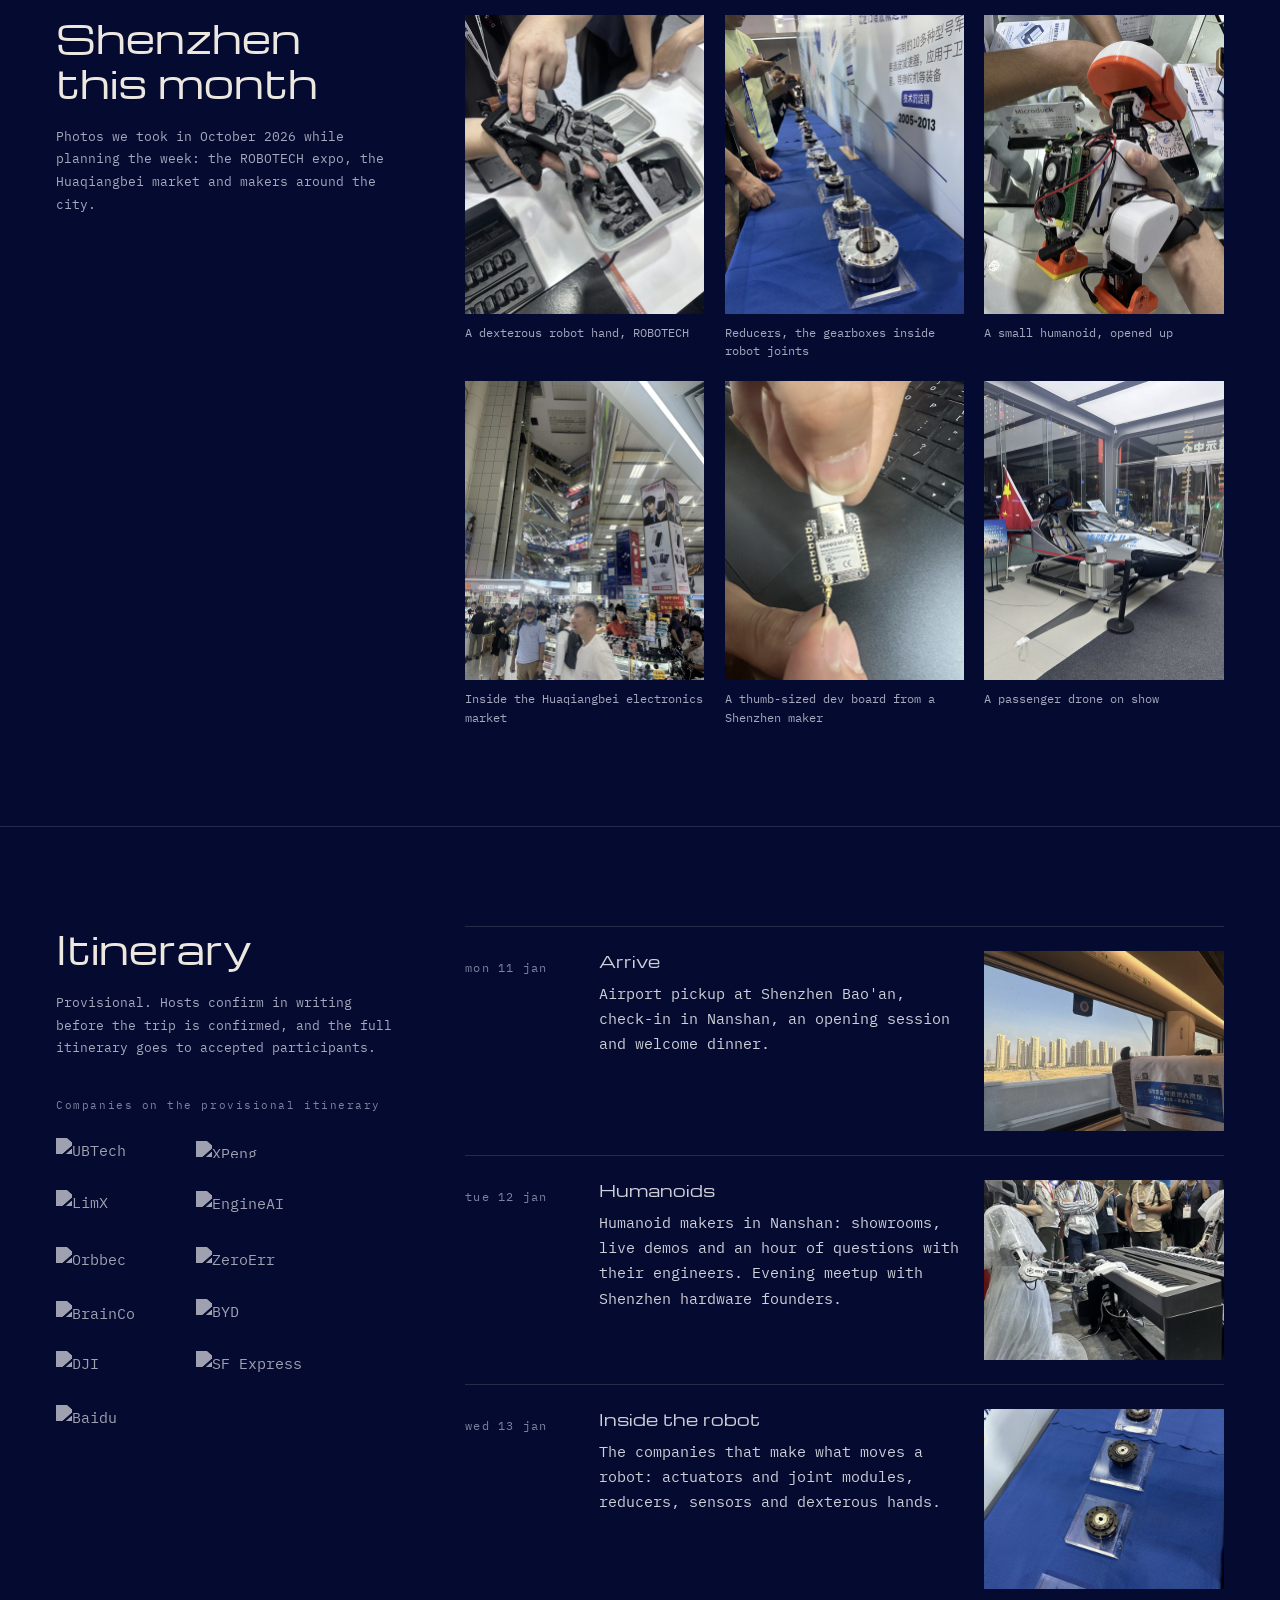
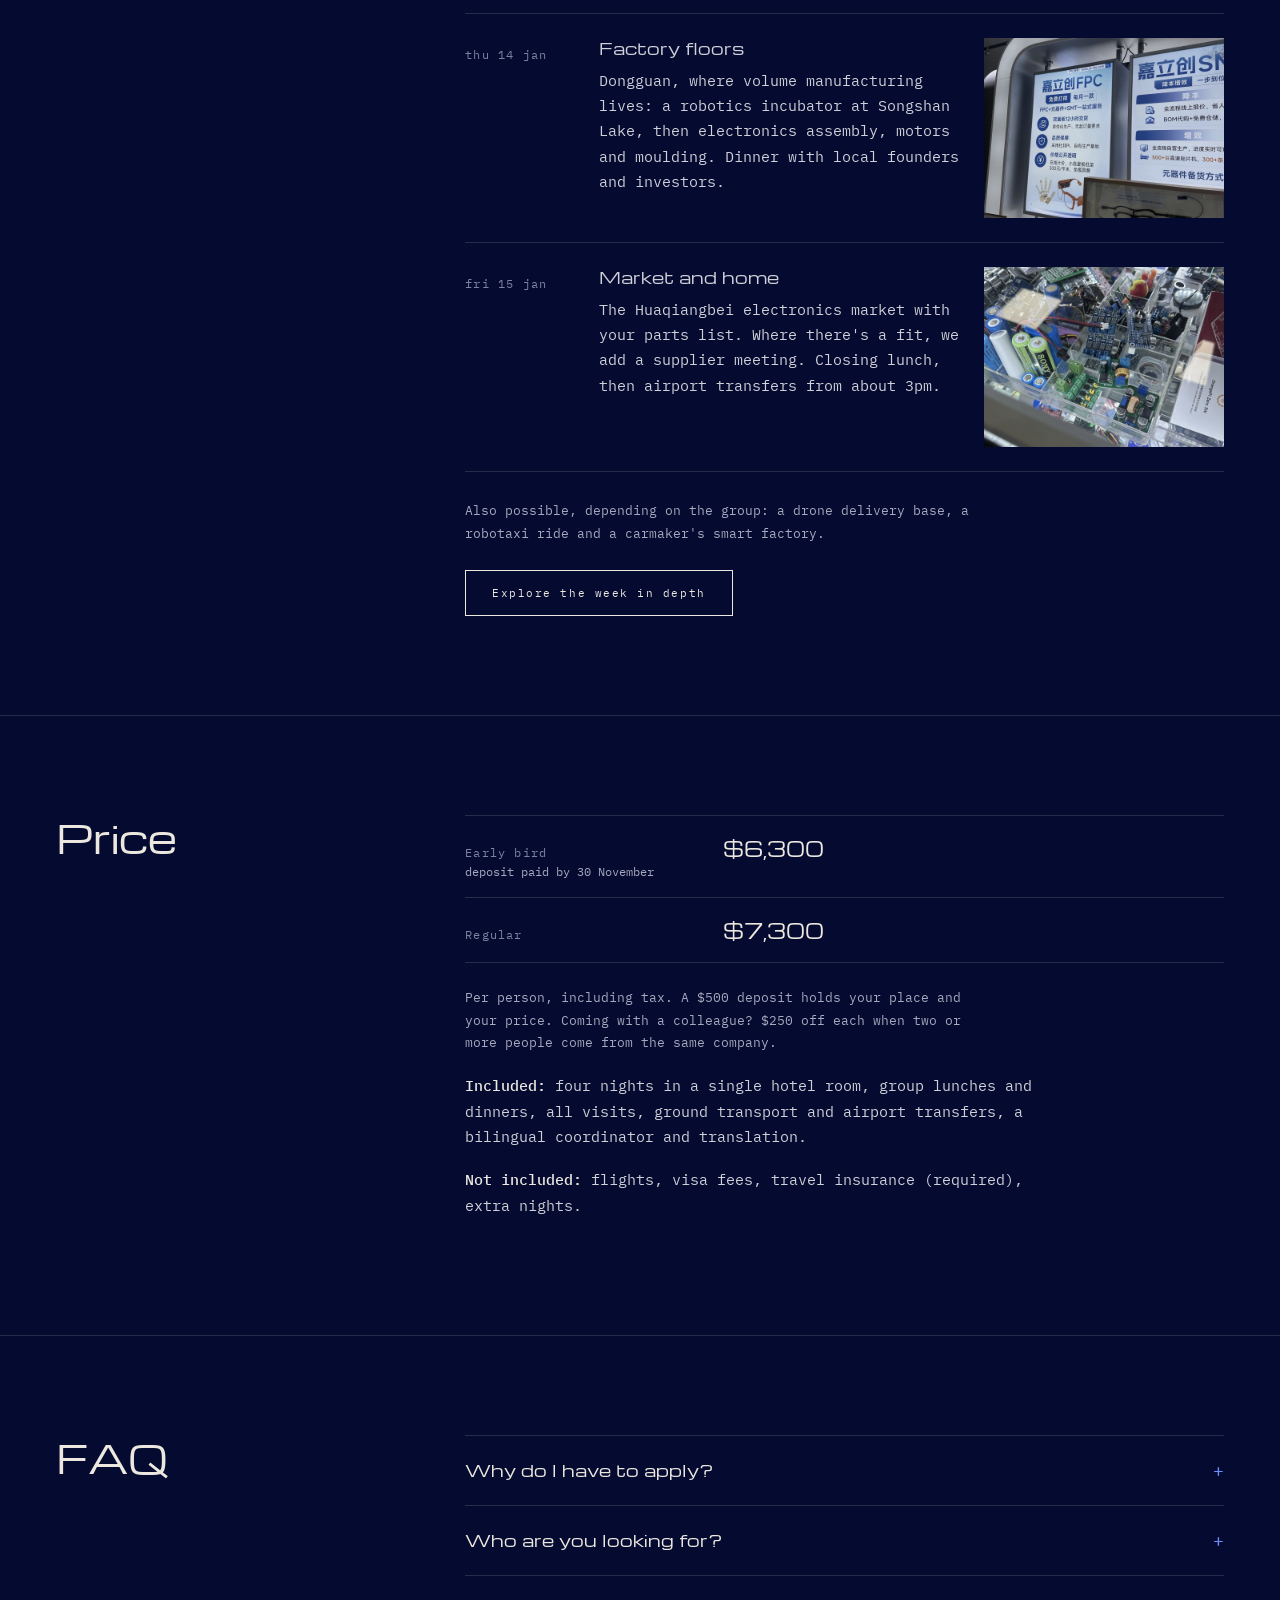
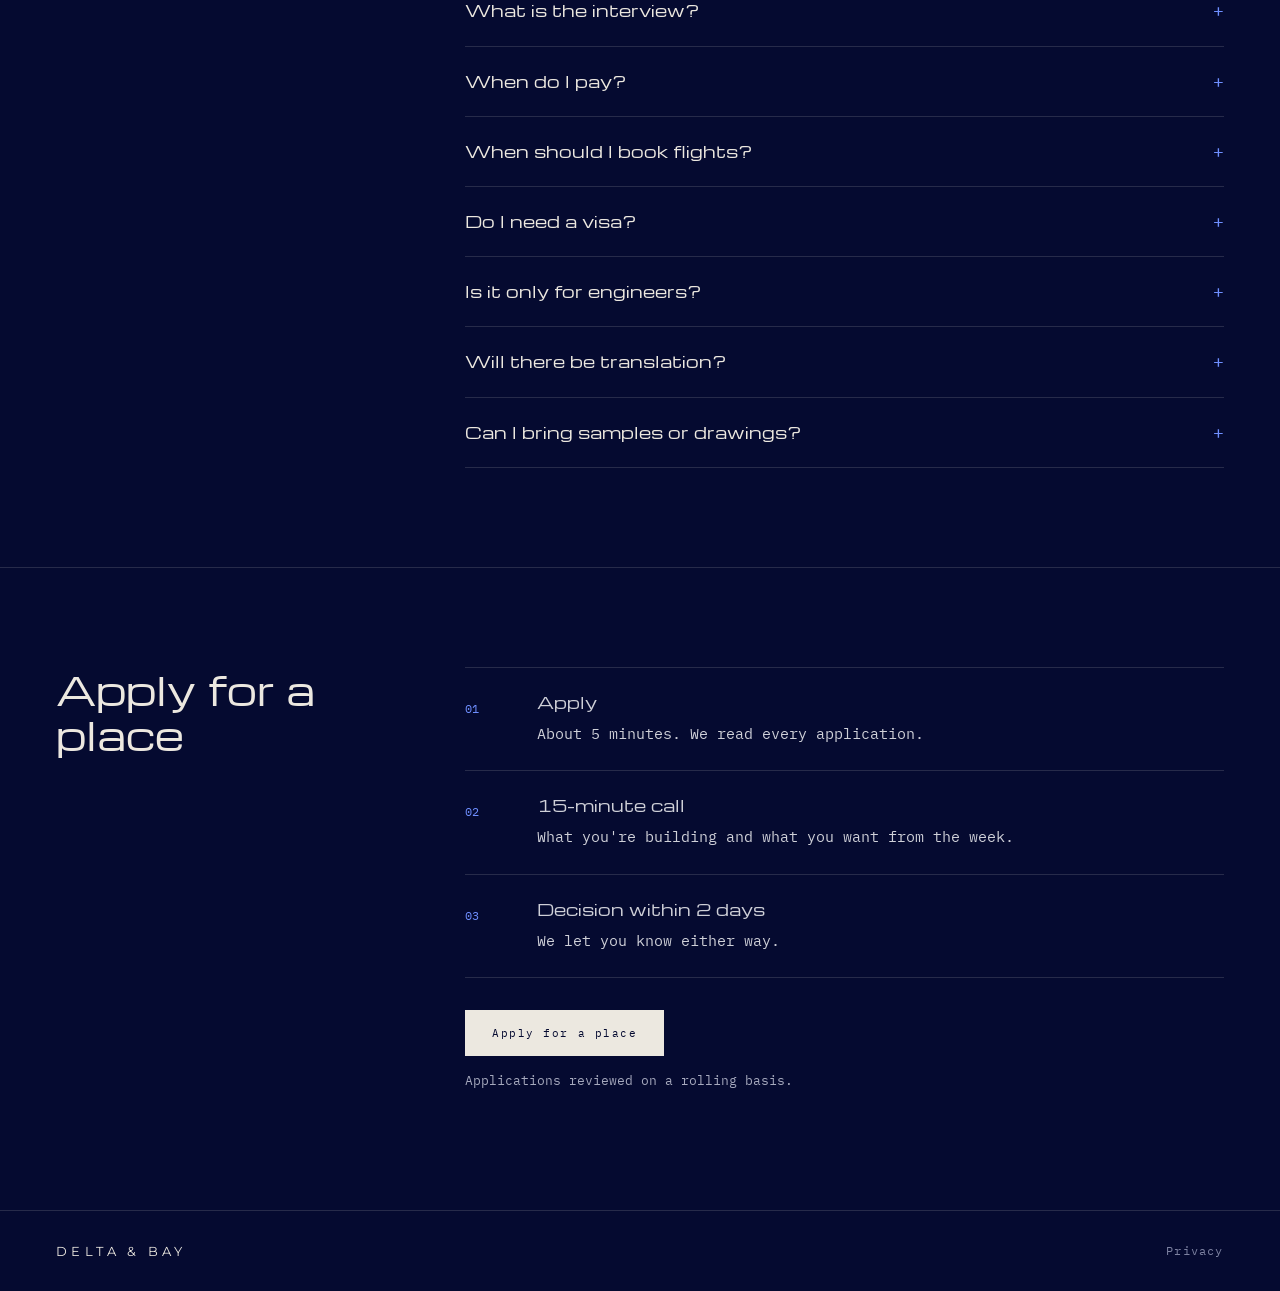
==== commit be652416: "Raise prices to $6,300 early bird and $7,300 regular Co-Authored-By: Claude Opus 5.5 <noreply@anthro" ====
--- a/3d-night/index.html
+++ b/3d-night/index.html
@@ -1,5 +1,5 @@
 <!DOCTYPE html>
-<html lang="en"><head><meta charset="utf-8"><meta name="viewport" content="width=device-width,initial-scale=1,viewport-fit=cover"><meta name="theme-color" content="#050A30"><title>Delta &amp; Bay · Five days in Shenzhen</title><meta name="description" content="Five days in Shenzhen for robotics and hardware founders and investors: humanoid makers, the factories behind them, Shenzhen's founders and the Huaqiangbei market. 11–15 January 2027. From $3,900. By application."><meta property="og:type" content="website"><meta property="og:site_name" content="Delta &amp; Bay"><meta property="og:title" content="Delta &amp; Bay · Five days in Shenzhen"><meta property="og:description" content="Five days in Shenzhen for robotics and hardware founders and investors: humanoid makers, the factories behind them, Shenzhen's founders and the Huaqiangbei market. 11–15 January 2027. From $3,900. By application."><meta property="og:url" content="https://deltaandbay.com/"><meta property="og:image" content="https://deltaandbay.com/images/deltaandbay_og.png?v=2"><meta property="og:image:width" content="2400"><meta property="og:image:height" content="1260"><meta property="og:image:alt" content="Delta &amp; Bay monogram"><meta name="twitter:card" content="summary_large_image"><meta name="twitter:image" content="https://deltaandbay.com/images/deltaandbay_og.png?v=2"><link rel="canonical" href="https://deltaandbay.com/"><link rel="icon" href="/favicon.ico?v=3" sizes="16x16 32x32 48x48"><link rel="icon" href="/favicon.svg?v=3" type="image/svg+xml"><link rel="apple-touch-icon" href="/apple-touch-icon.png?v=3"><link rel="manifest" href="/site.webmanifest"><link rel="preconnect" href="https://fonts.googleapis.com"><link rel="preconnect" href="https://fonts.gstatic.com" crossorigin><link rel="preload" as="image" href="../images/trip/hero.jpg"><link href="https://fonts.googleapis.com/css2?family=IBM+Plex+Mono:wght@400;500&family=Montserrat:wght@400&family=Michroma&display=swap" rel="stylesheet">
+<html lang="en"><head><meta charset="utf-8"><meta name="viewport" content="width=device-width,initial-scale=1,viewport-fit=cover"><meta name="theme-color" content="#050A30"><title>Delta &amp; Bay · Five days in Shenzhen</title><meta name="description" content="Five days in Shenzhen for robotics and hardware founders and investors: humanoid makers, the factories behind them, Shenzhen's founders and the Huaqiangbei market. 11–15 January 2027. From $6,300. By application."><meta property="og:type" content="website"><meta property="og:site_name" content="Delta &amp; Bay"><meta property="og:title" content="Delta &amp; Bay · Five days in Shenzhen"><meta property="og:description" content="Five days in Shenzhen for robotics and hardware founders and investors: humanoid makers, the factories behind them, Shenzhen's founders and the Huaqiangbei market. 11–15 January 2027. From $6,300. By application."><meta property="og:url" content="https://deltaandbay.com/"><meta property="og:image" content="https://deltaandbay.com/images/deltaandbay_og.png?v=2"><meta property="og:image:width" content="2400"><meta property="og:image:height" content="1260"><meta property="og:image:alt" content="Delta &amp; Bay monogram"><meta name="twitter:card" content="summary_large_image"><meta name="twitter:image" content="https://deltaandbay.com/images/deltaandbay_og.png?v=2"><link rel="canonical" href="https://deltaandbay.com/"><link rel="icon" href="/favicon.ico?v=3" sizes="16x16 32x32 48x48"><link rel="icon" href="/favicon.svg?v=3" type="image/svg+xml"><link rel="apple-touch-icon" href="/apple-touch-icon.png?v=3"><link rel="manifest" href="/site.webmanifest"><link rel="preconnect" href="https://fonts.googleapis.com"><link rel="preconnect" href="https://fonts.gstatic.com" crossorigin><link rel="preload" as="image" href="../images/trip/hero.jpg"><link href="https://fonts.googleapis.com/css2?family=IBM+Plex+Mono:wght@400;500&family=Montserrat:wght@400&family=Michroma&display=swap" rel="stylesheet">
 <style>
 /* Five-day trip page (31 Oct 2026): Prussian blue, ivory, Michroma + IBM Plex Mono, edge glow below the hero. Hero and photos are Shawn's own, October 2026. */
 :root{--bg:#050A30;--text:#ECE8E0;--sub:#cfd0d8;--muted:#a6a9bd;--dim:#7d82a1;--nav:#d3d2d6;--line:rgba(236,232,224,.15);--accent:#6f8fff;--pad:clamp(20px,4.4vw,72px);--display:'Michroma',sans-serif}
@@ -130,7 +130,7 @@
 <div class="hero">
 <h1 class="name" data-fade="0">Five days in Shenzhen</h1>
 <div class="tag" data-fade="300">Humanoid makers, the factories behind them and the city's hardware founders. For robotics founders and investors from San Francisco.</div>
-<div class="date" data-fade="600">11–15 January 2027 <span>· from $3,900</span></div>
+<div class="date" data-fade="600">11–15 January 2027 <span>· from $6,300</span></div>
 <a class="cta solid" data-fade="900" href="../apply/">Apply for a place</a>
 <p class="rolling" data-fade="1100">Applications reviewed on a rolling basis · 10–20 places</p>
 </div>
@@ -146,7 +146,7 @@
 <p>Arrive Monday, fly home Friday evening, back by the weekend.</p>
 <dl class="facts">
 <div><dt>Dates</dt><dd>11–15 Jan 2027<span>5 days, 4 nights</span></dd></div>
-<div><dt>Price</dt><dd>From $3,900<span>per person, hotel included</span></dd></div>
+<div><dt>Price</dt><dd>From $6,300<span>per person, hotel included</span></dd></div>
 <div><dt>Group</dt><dd>10–20 people<span>founders and investors in robotics and hardware</span></dd></div>
 <div><dt>Hotel</dt><dd>Nanshan, Shenzhen<span>a single room each</span></dd></div>
 </dl>
@@ -203,8 +203,8 @@
 <div><h2>Price</h2></div>
 <div>
 <table class="tiers">
-<tr><td>Early bird<span>deposit paid by 30 November</span></td><td>$3,900</td></tr>
-<tr><td>Regular</td><td>$4,900</td></tr>
+<tr><td>Early bird<span>deposit paid by 30 November</span></td><td>$6,300</td></tr>
+<tr><td>Regular</td><td>$7,300</td></tr>
 </table>
 <p class="small">Per person, including tax. A $500 deposit holds your place and your price. Coming with a colleague? $250 off each when two or more people come from the same company.</p>
 <p><strong>Included:</strong> four nights in a single hotel room, group lunches and dinners, all visits, ground transport and airport transfers, a bilingual coordinator and translation.</p>
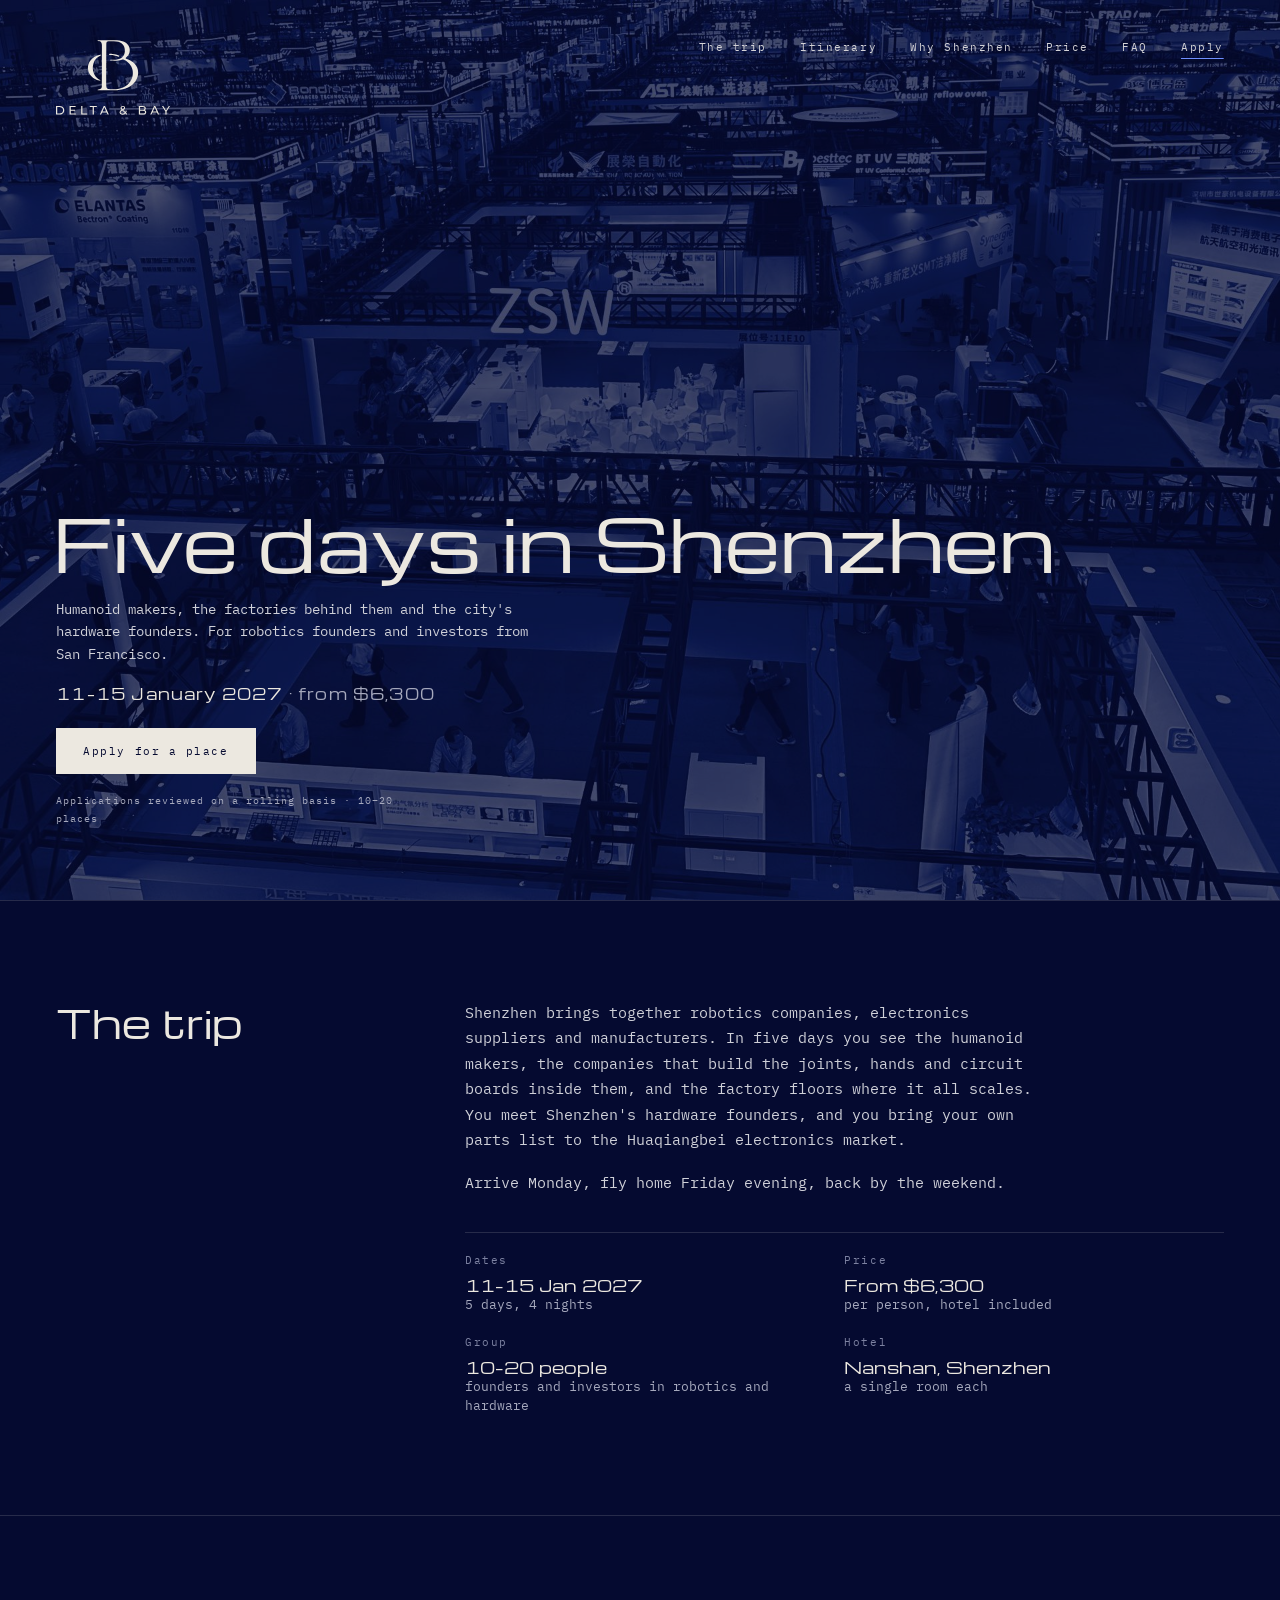
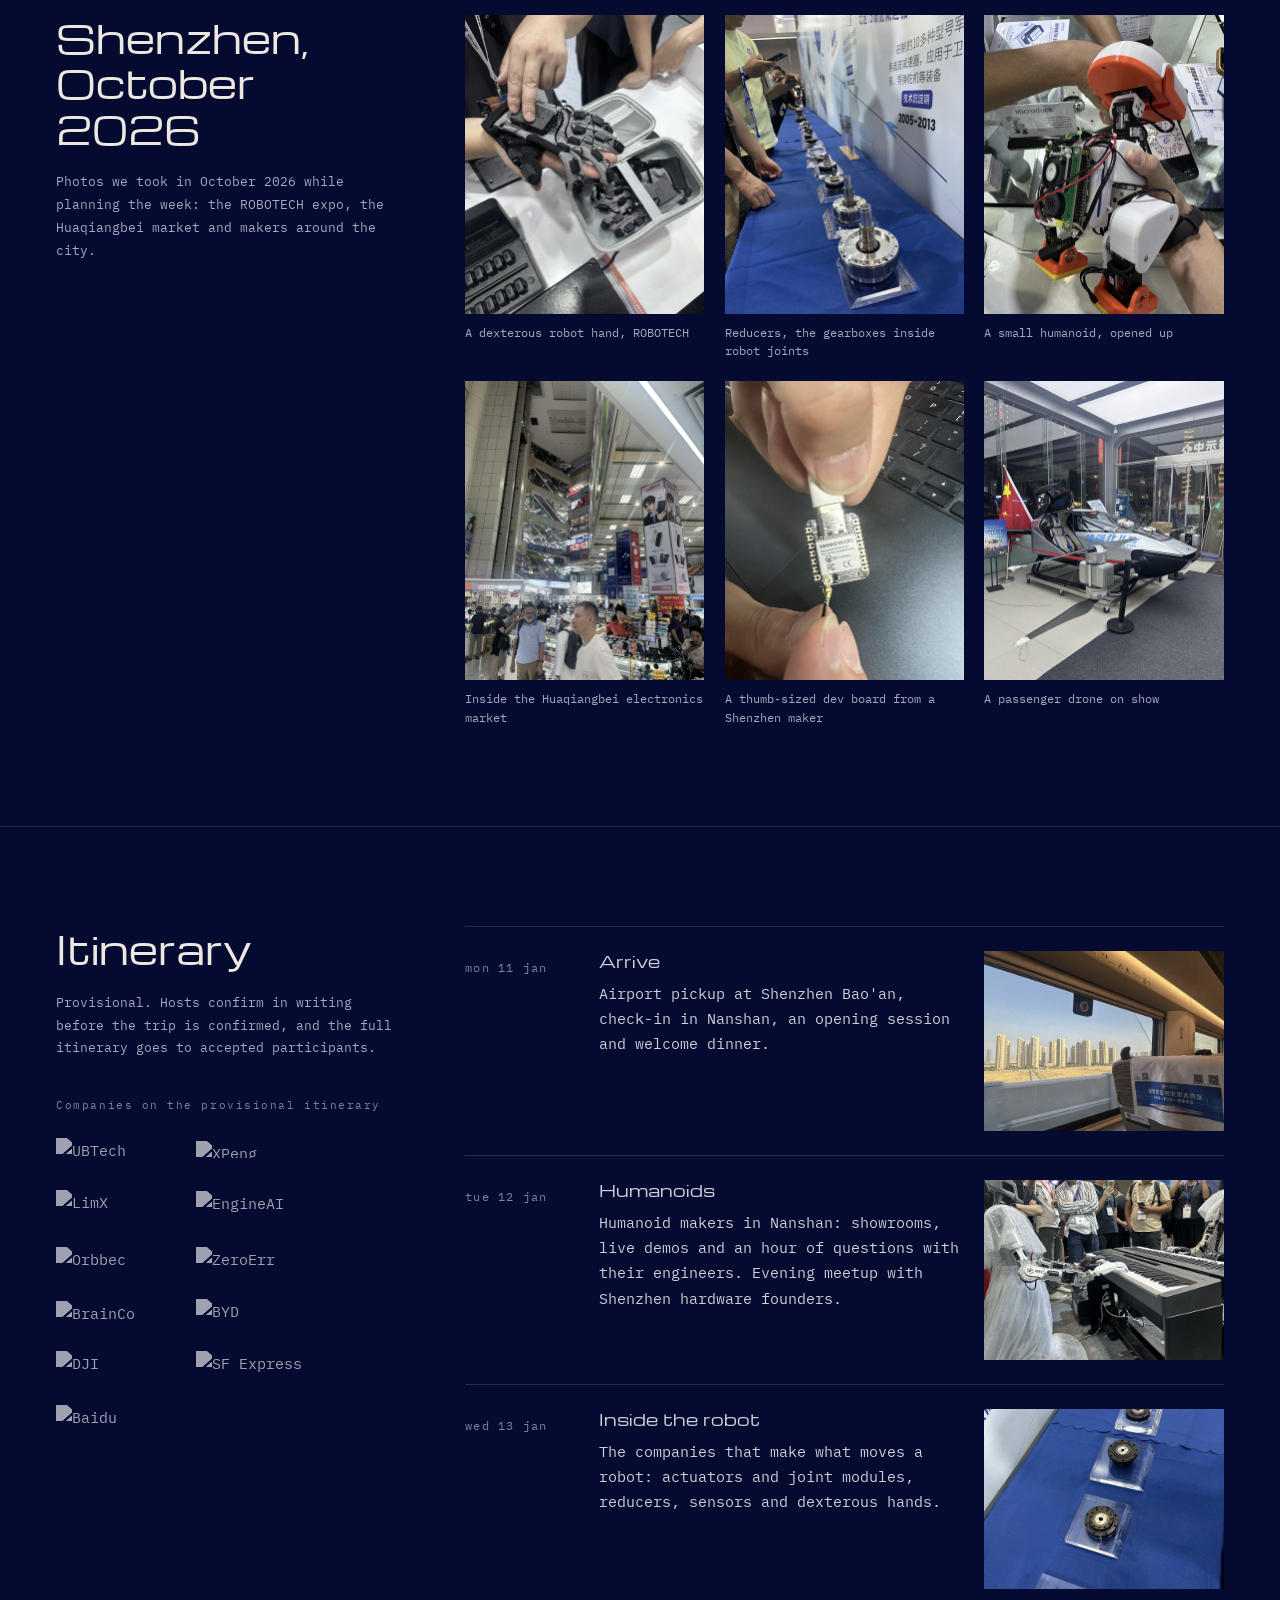
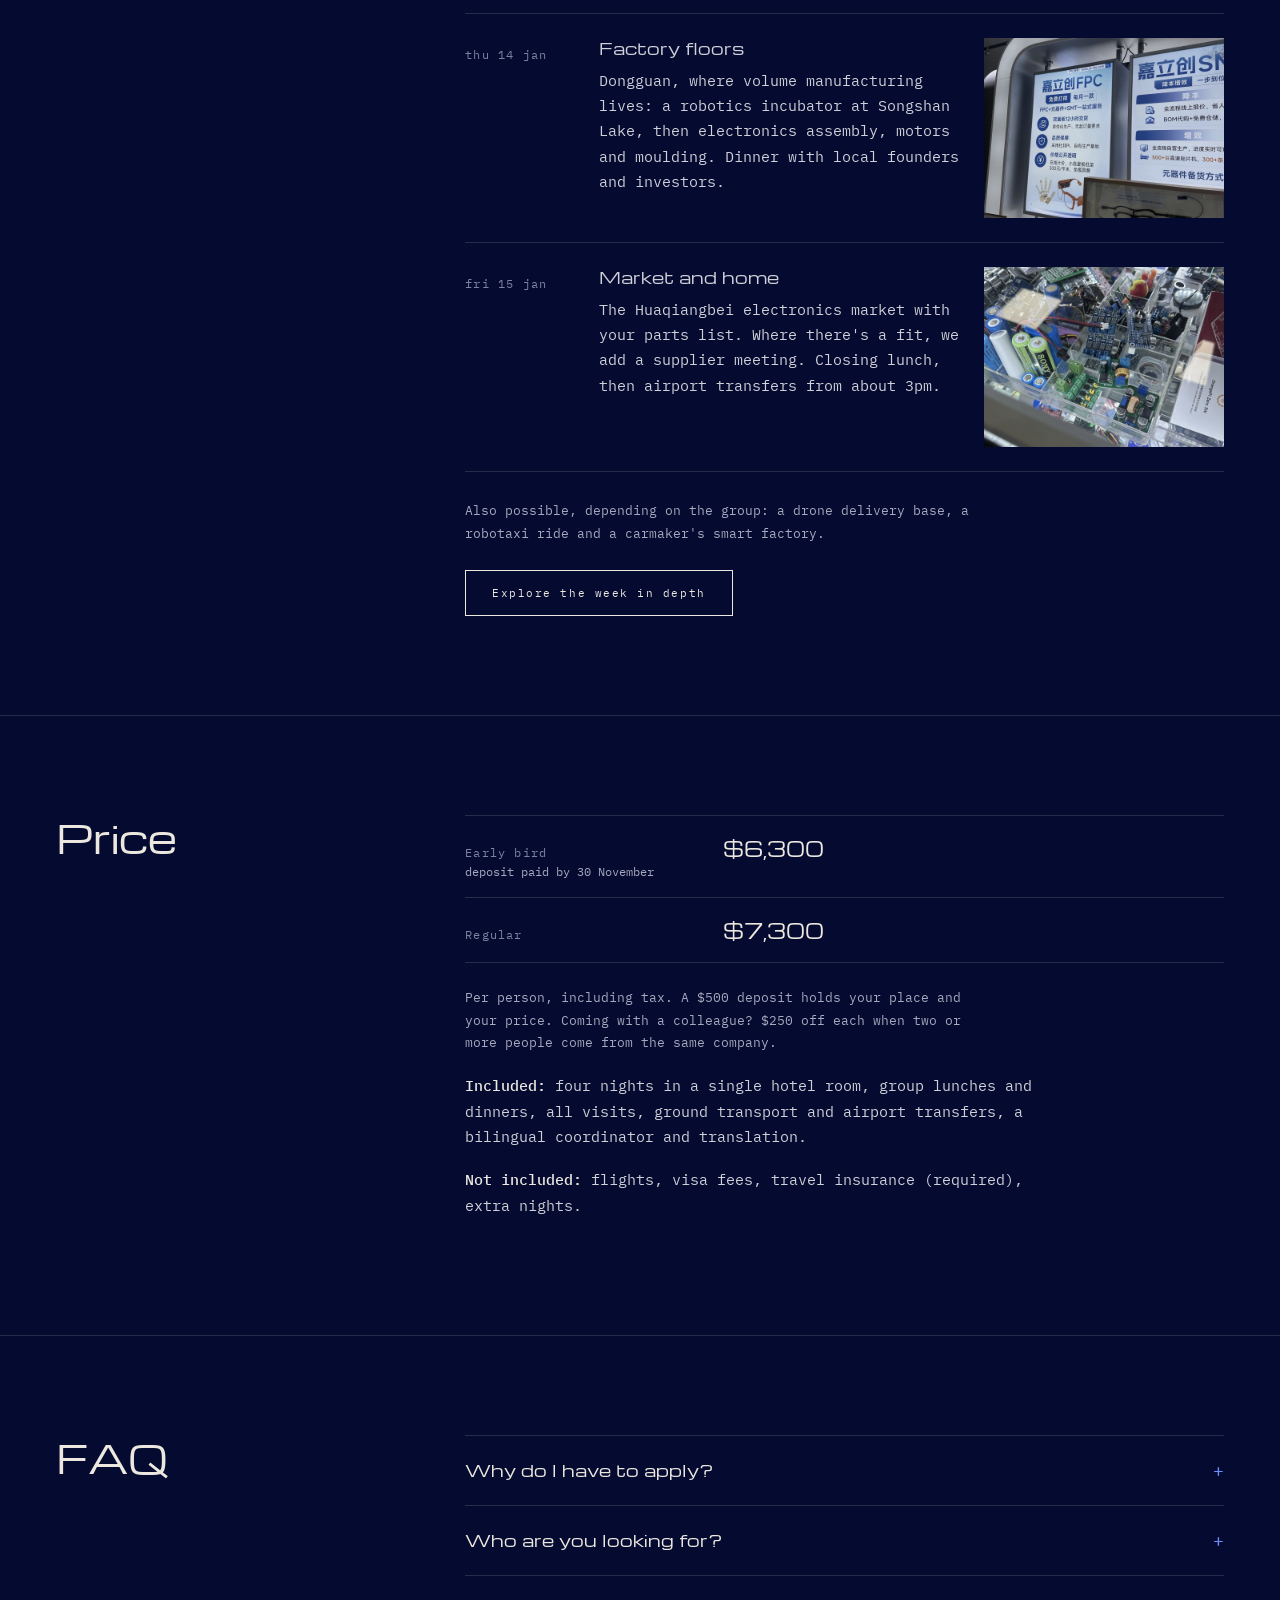
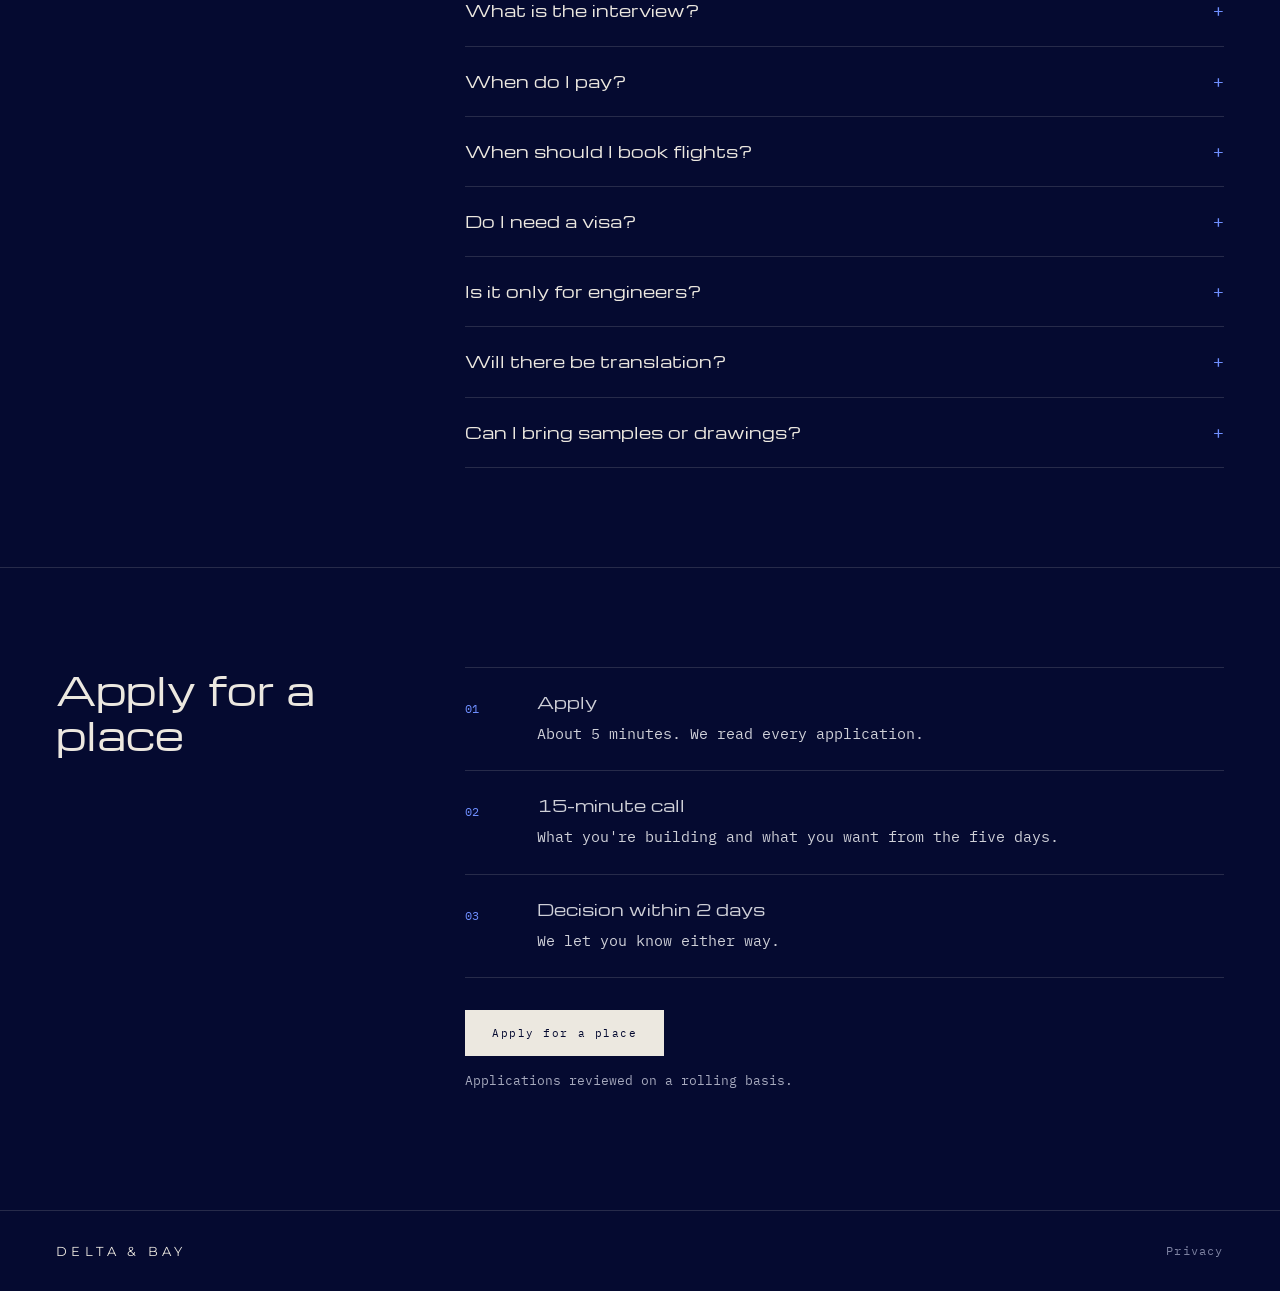
==== commit 74ba13f4: "Harden application submissions and correct public copy" ====
--- a/3d-night/index.html
+++ b/3d-night/index.html
@@ -142,7 +142,7 @@
 <div class="row">
 <div><h2>The trip</h2></div>
 <div>
-<p>Shenzhen makes more of the world's robots and electronics than anywhere else. In five days you see the humanoid makers, the companies that build the joints, hands and circuit boards inside them, and the factory floors where it all scales. You meet Shenzhen's hardware founders, and you bring your own parts list to the Huaqiangbei electronics market.</p>
+<p>Shenzhen brings together robotics companies, electronics suppliers and manufacturers. In five days you see the humanoid makers, the companies that build the joints, hands and circuit boards inside them, and the factory floors where it all scales. You meet Shenzhen's hardware founders, and you bring your own parts list to the Huaqiangbei electronics market.</p>
 <p>Arrive Monday, fly home Friday evening, back by the weekend.</p>
 <dl class="facts">
 <div><dt>Dates</dt><dd>11–15 Jan 2027<span>5 days, 4 nights</span></dd></div>
@@ -156,7 +156,7 @@
 
 <section id="seen">
 <div class="row">
-<div><h2>Shenzhen this month</h2><p class="small" style="margin-top:20px">Photos we took in October 2026 while planning the week: the ROBOTECH expo, the Huaqiangbei market and makers around the city.</p></div>
+<div><h2>Shenzhen, October 2026</h2><p class="small" style="margin-top:20px">Photos we took in October 2026 while planning the week: the ROBOTECH expo, the Huaqiangbei market and makers around the city.</p></div>
 <ul class="shots">
 <li><figure style="margin:0"><img src="../images/trip/p-hand.jpg" alt="A dexterous robot hand being handled at a ROBOTECH booth" loading="lazy" width="960" height="1200"><figcaption>A dexterous robot hand, ROBOTECH</figcaption></figure></li>
 <li><figure style="margin:0"><img src="../images/trip/p-reducers.jpg" alt="A row of robot joint reducers on a blue table" loading="lazy" width="960" height="1200"><figcaption>Reducers, the gearboxes inside robot joints</figcaption></figure></li>
@@ -219,10 +219,10 @@
 <div>
 <details><summary>Why do I have to apply?</summary><p>The group is 10 to 20 people, and everyone should get as much from each other as from the visits. Your application also tells us what you're building, so we can match visits and supplier meetings to it.</p></details>
 <details><summary>Who are you looking for?</summary><p>Founders choosing suppliers in the next six months, and investors active in robotics and hardware. We don't take defence companies.</p></details>
-<details><summary>What is the interview?</summary><p>A 15-minute call about what you're building and what you want from the week. We decide within 2 days and let you know either way.</p></details>
+<details><summary>What is the interview?</summary><p>A 15-minute call about what you're building and what you want from the five days. We decide within 2 days and let you know either way.</p></details>
 <details><summary>When do I pay?</summary><p>Nothing when you apply. If you're offered a place, we send an invoice for a $500 deposit, due within 7 days, which holds your place and your price. The balance is due by 11 December. The deposit isn't refundable if you cancel, but you can pass your place to someone else. If fewer than 10 people have paid in full by 11 December, the trip doesn't run and everyone gets a full refund, deposit included.</p></details>
 <details><summary>When should I book flights?</summary><p>After we confirm the trip on 11 December. Fly into Shenzhen Bao'an (SZX) on 11 January, where we pick you up, and book a flight home that leaves after about 6pm on 15 January. If you fly through Hong Kong, we send directions for the border crossing.</p></details>
-<details><summary>Do I need a visa?</summary><p>It depends on your passport. Many nationalities can enter China visa-free, and US passport holders may qualify for 240-hour visa-free transit if arriving from one country and leaving for another. Check the current rules for your passport. We provide invitation letters if you need a visa.</p></details>
+<details><summary>Do I need a visa?</summary><p>Entry rules depend on your passport and route. Check <a href="https://en.nia.gov.cn/n147418/n147463/c183412/content.html" target="_blank" rel="noopener noreferrer">China's official entry requirements</a> for your January 2027 travel dates before booking. Eligible US passport holders may qualify for 240-hour visa-free transit with a confirmed onward ticket to a third country or region. A US–China–US round trip does not meet that transit condition. We provide invitation letters if you need a visa.</p></details>
 <details><summary>Is it only for engineers?</summary><p>No. Founders and investors from every background join; you just need a reason to be in Shenzhen.</p></details>
 <details><summary>Will there be translation?</summary><p>Yes. A bilingual coordinator travels with the group and translates in every meeting.</p></details>
 <details><summary>Can I bring samples or drawings?</summary><p>Yes, and they make supplier meetings more useful. Tell us in advance so we can look for a fit.</p></details>
@@ -236,7 +236,7 @@
 <div>
 <ol class="steps">
 <li><div><h3>Apply</h3><p>About 5 minutes. We read every application.</p></div></li>
-<li><div><h3>15-minute call</h3><p>What you're building and what you want from the week.</p></div></li>
+<li><div><h3>15-minute call</h3><p>What you're building and what you want from the five days.</p></div></li>
 <li><div><h3>Decision within 2 days</h3><p>We let you know either way.</p></div></li>
 </ol>
 <a class="cta solid" href="../apply/" style="margin-top:32px">Apply for a place</a>
